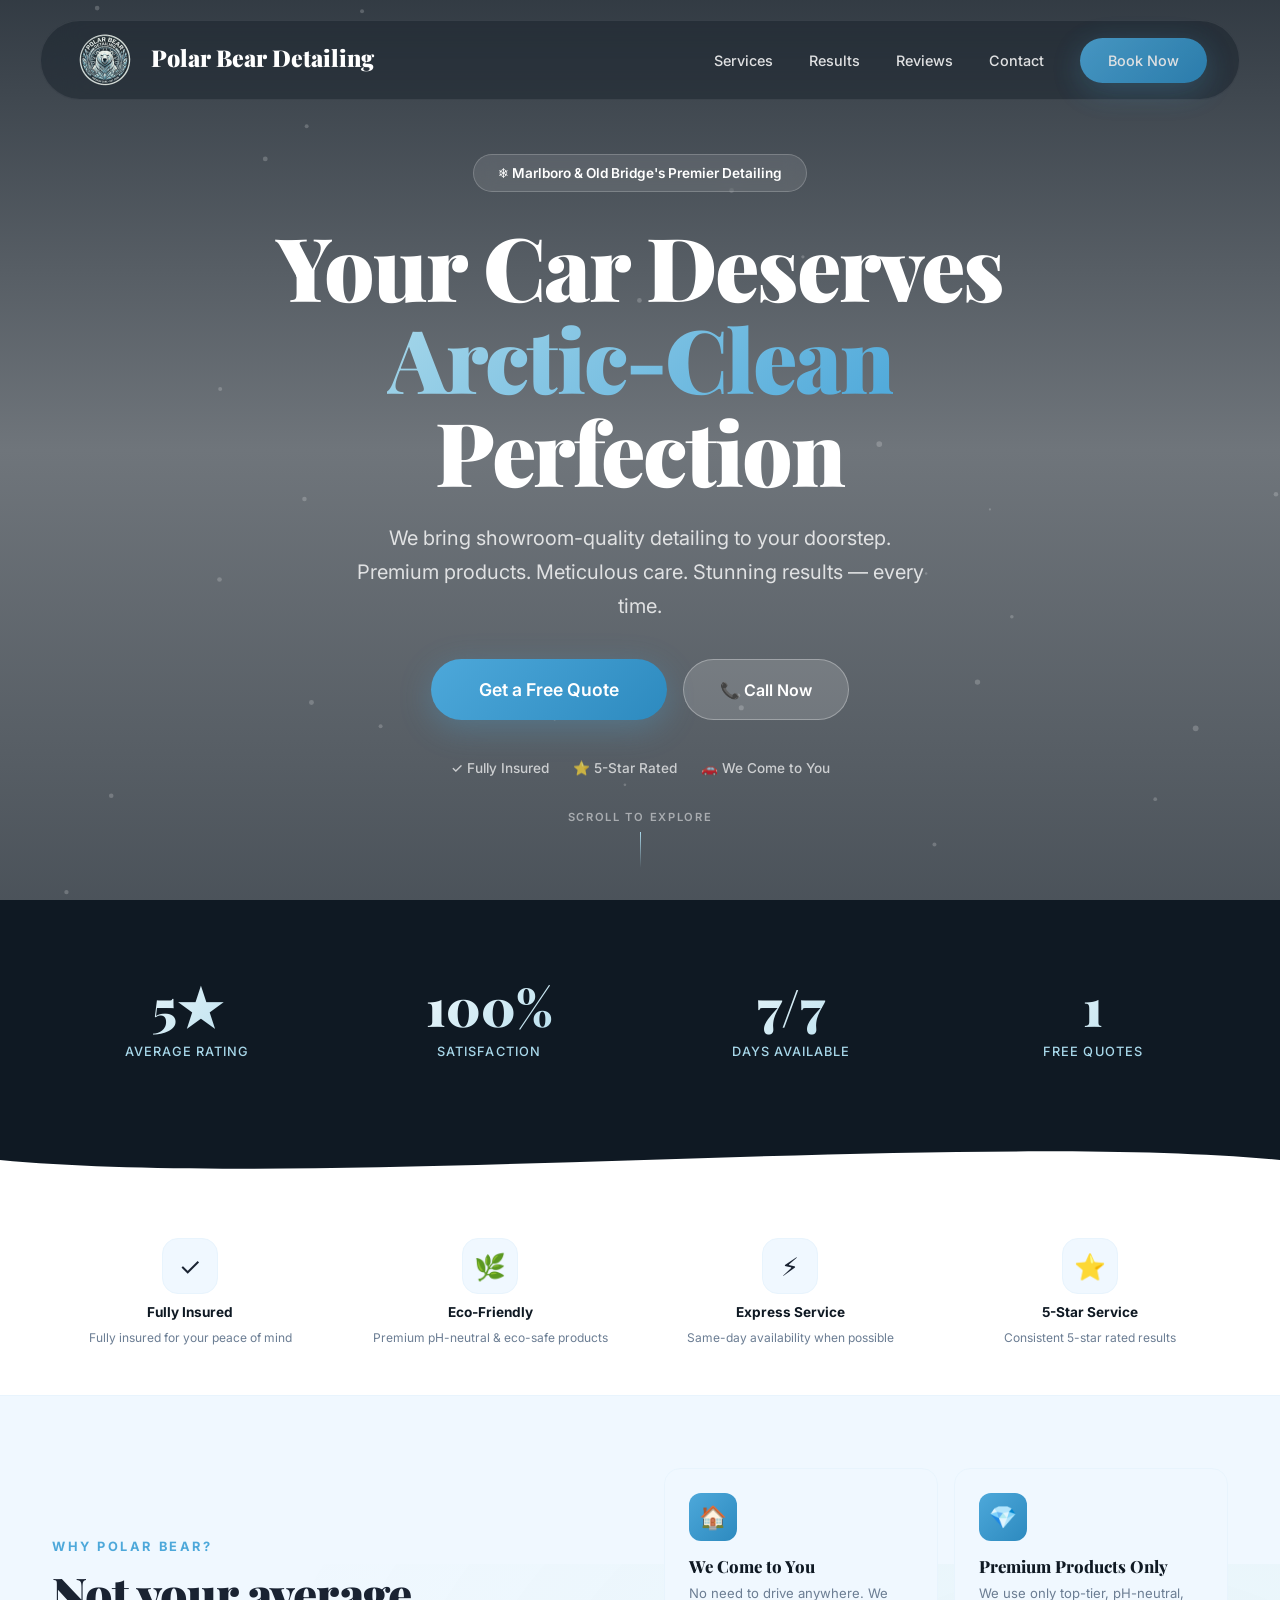
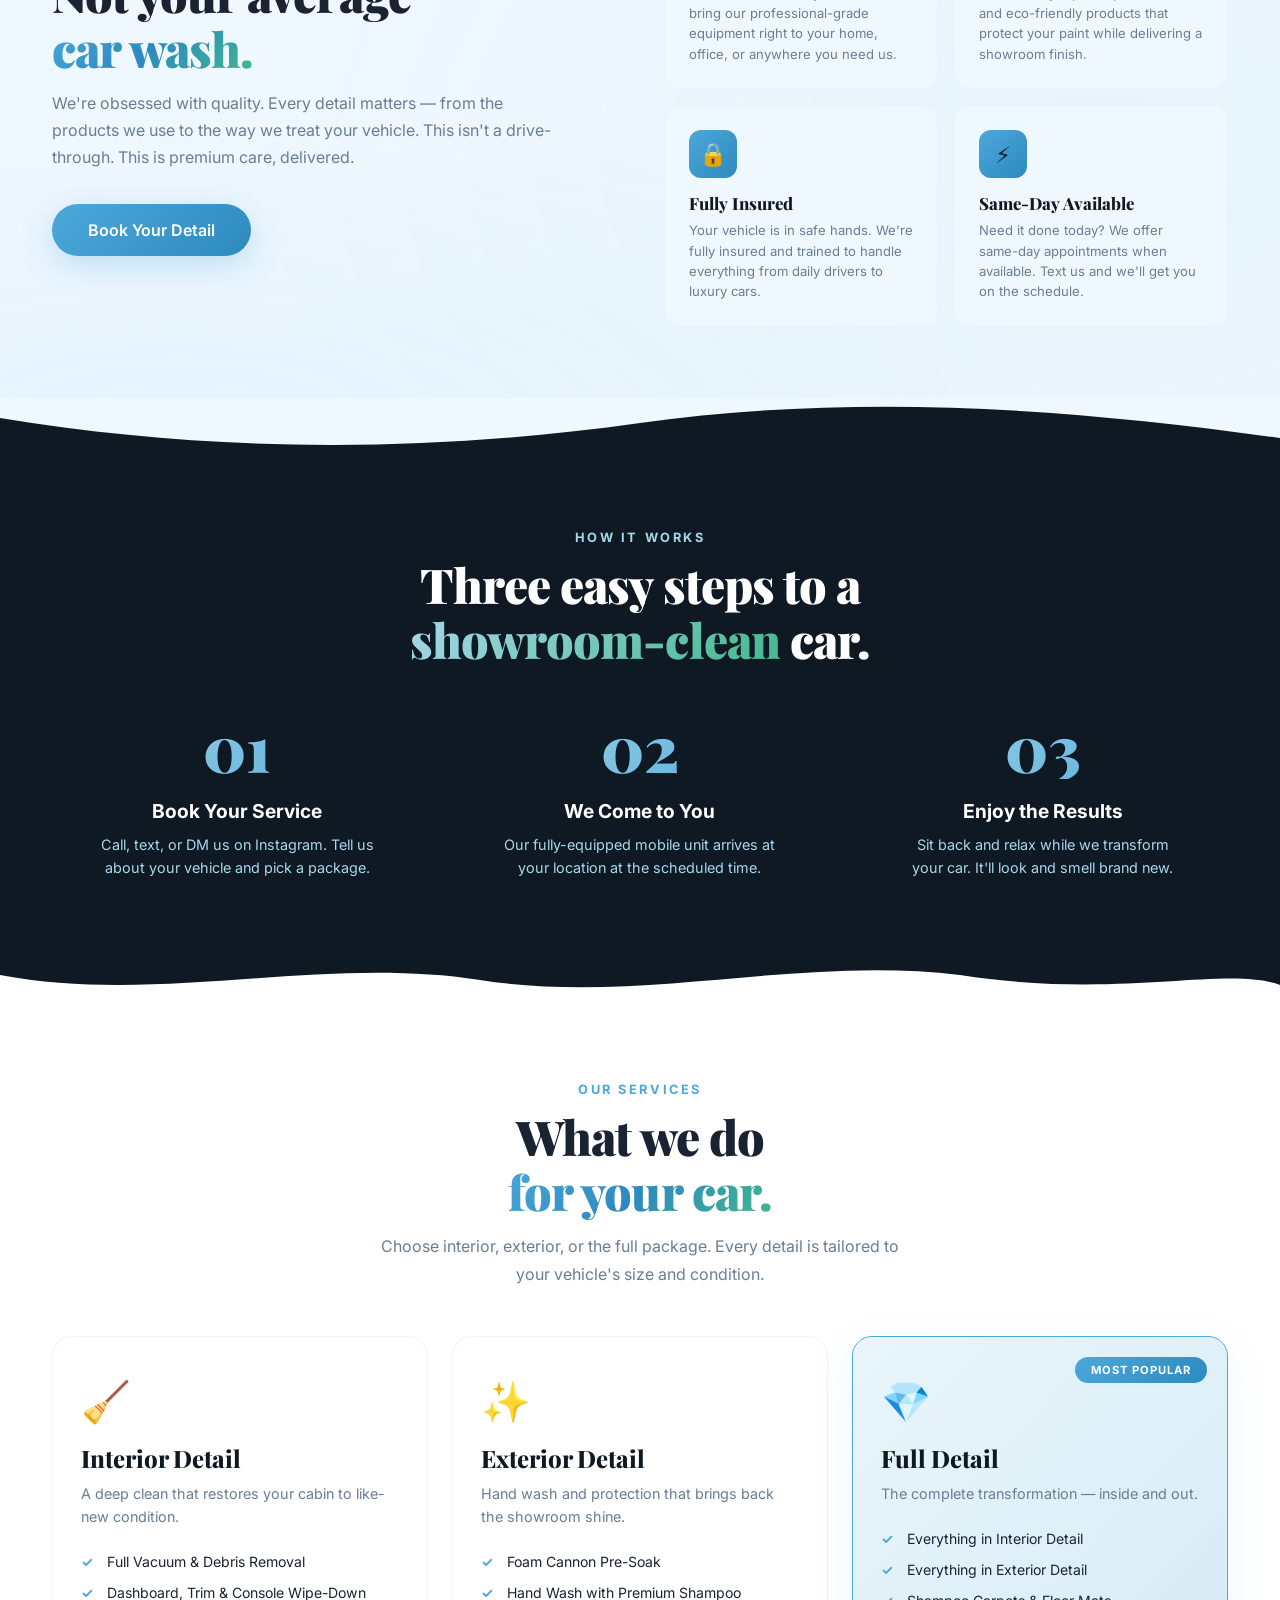
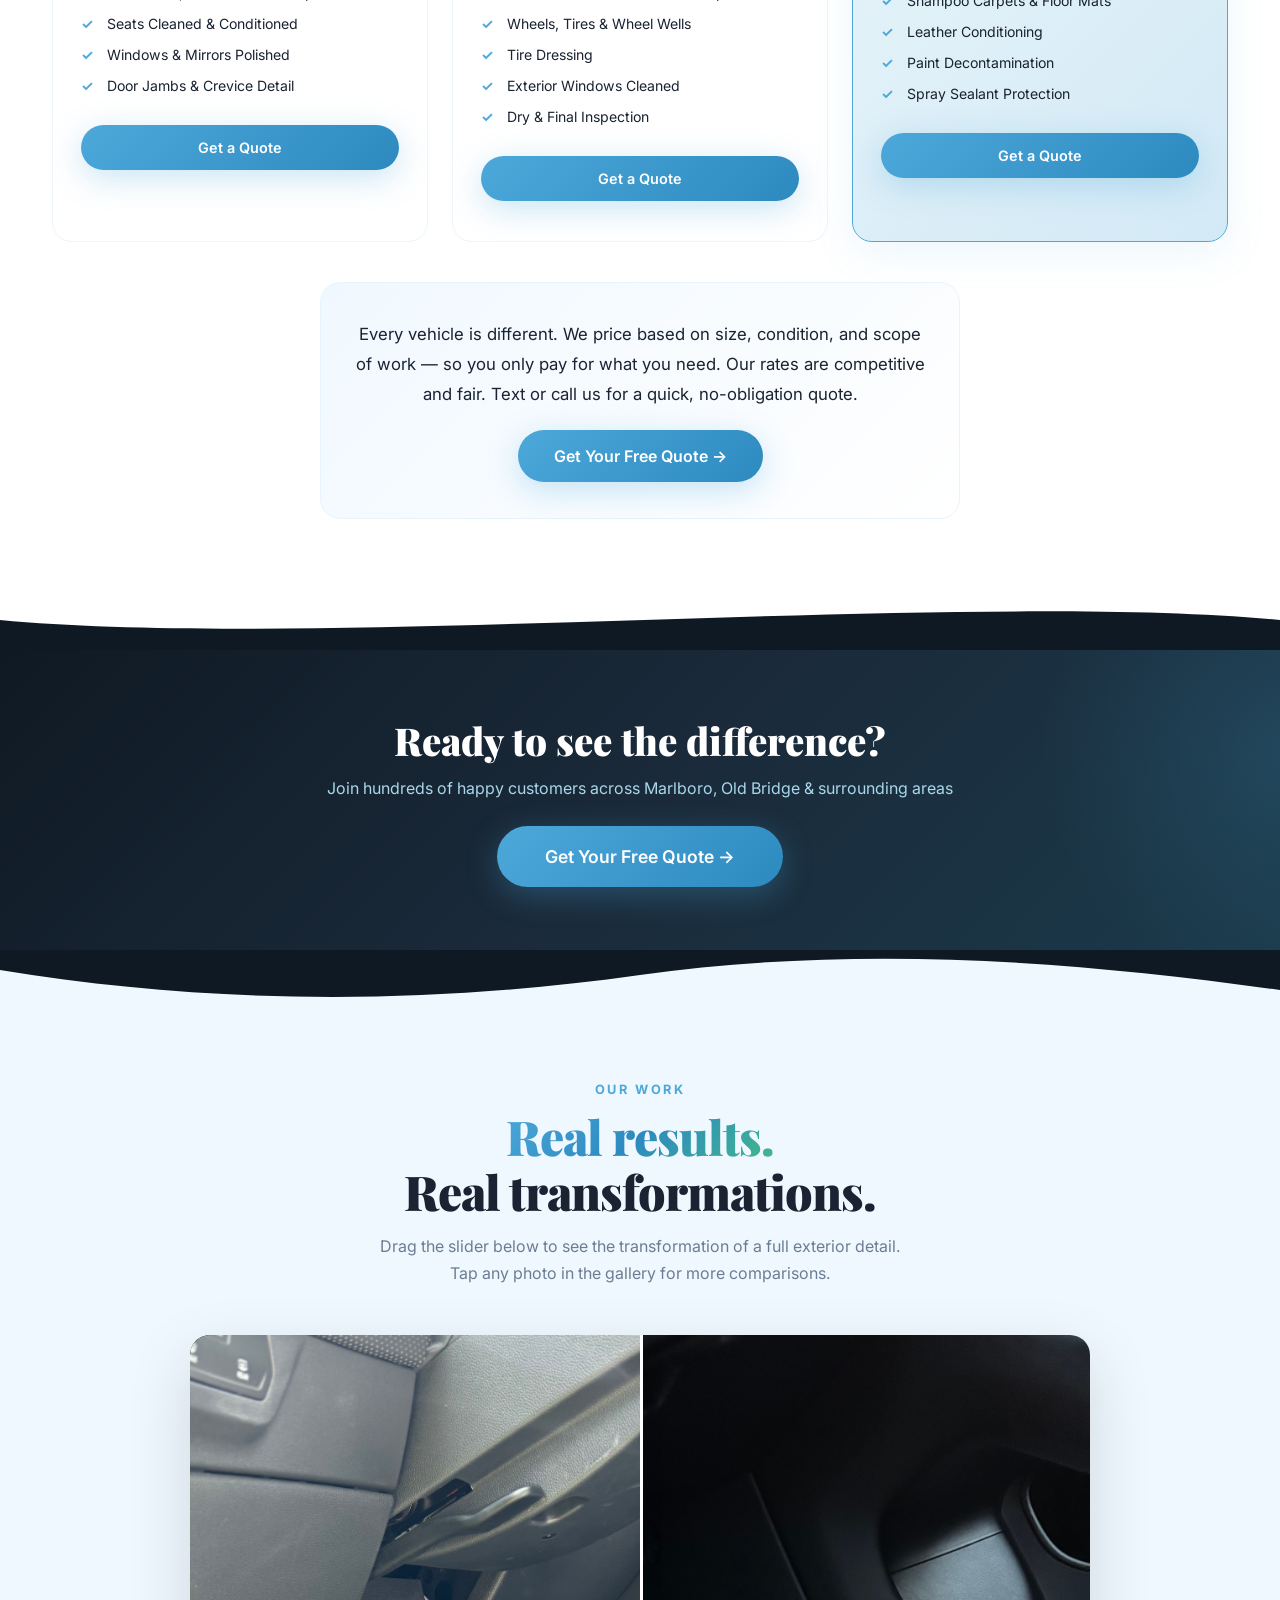
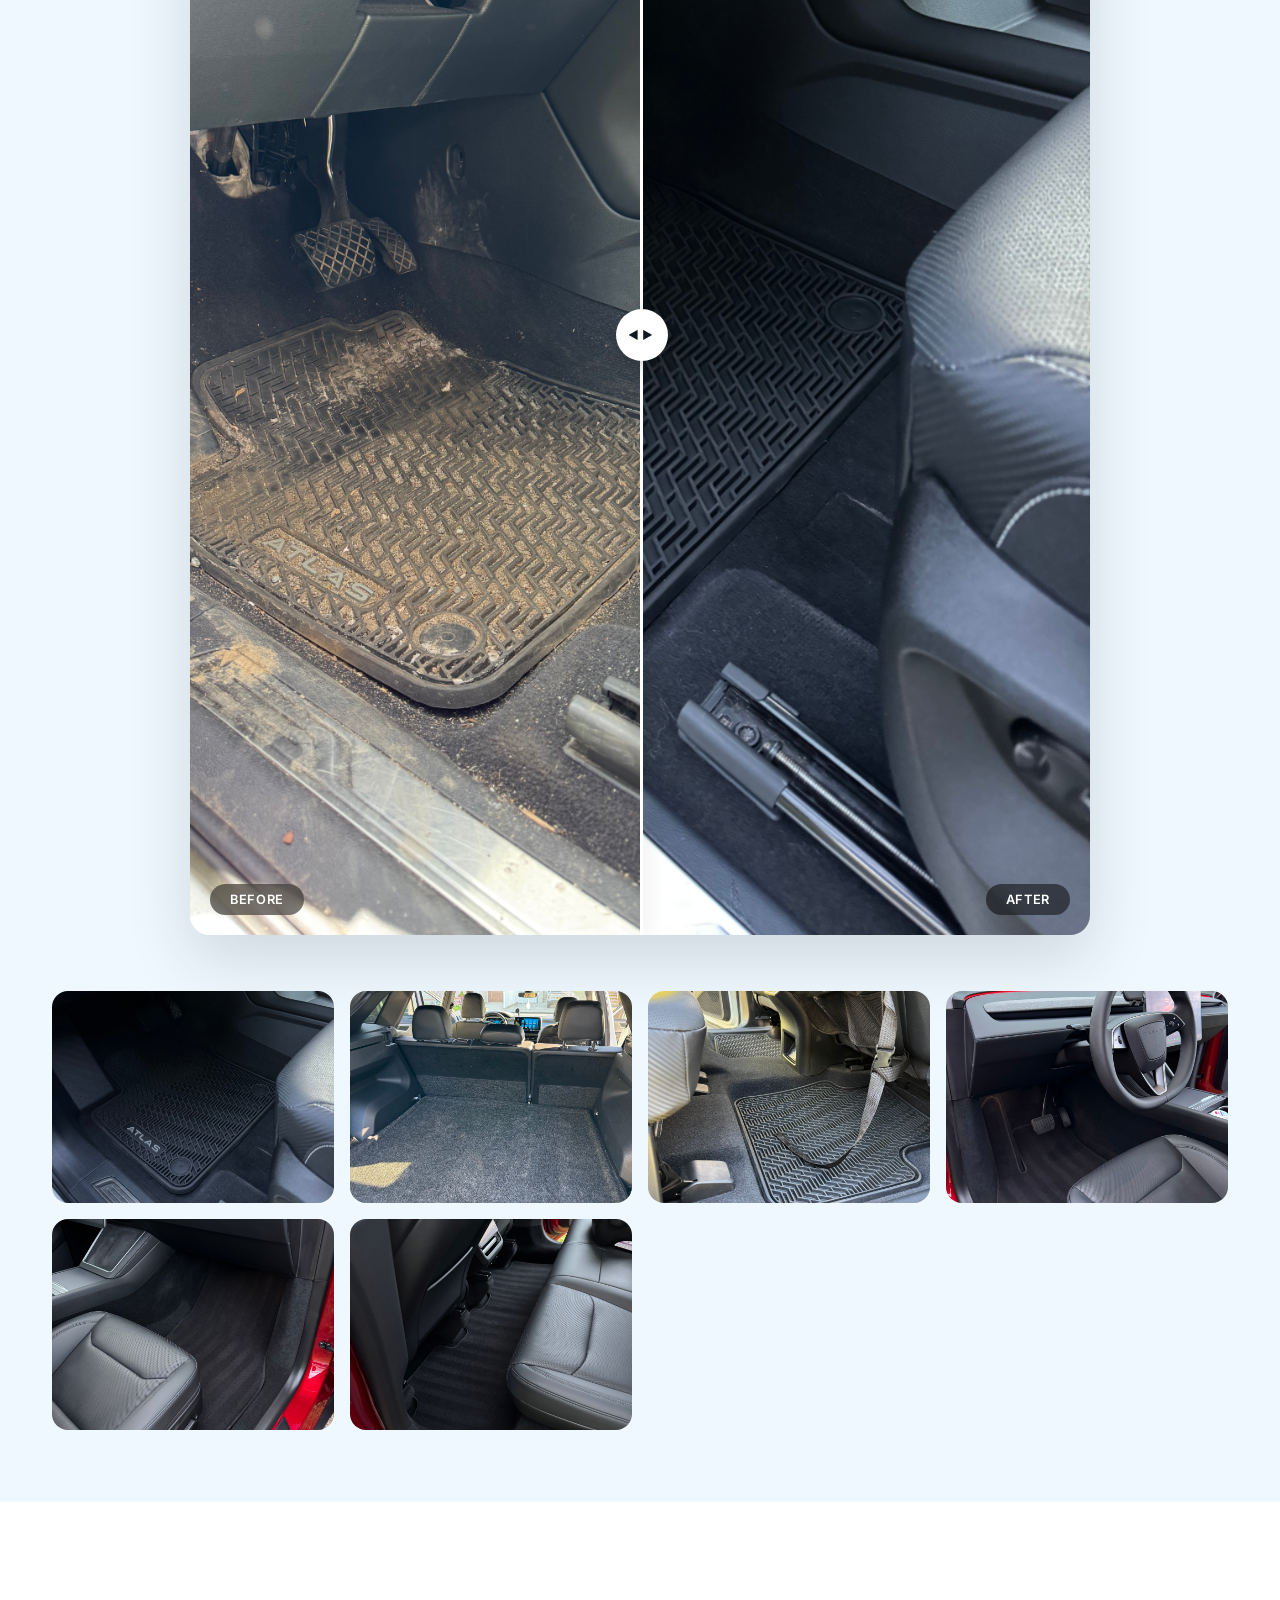
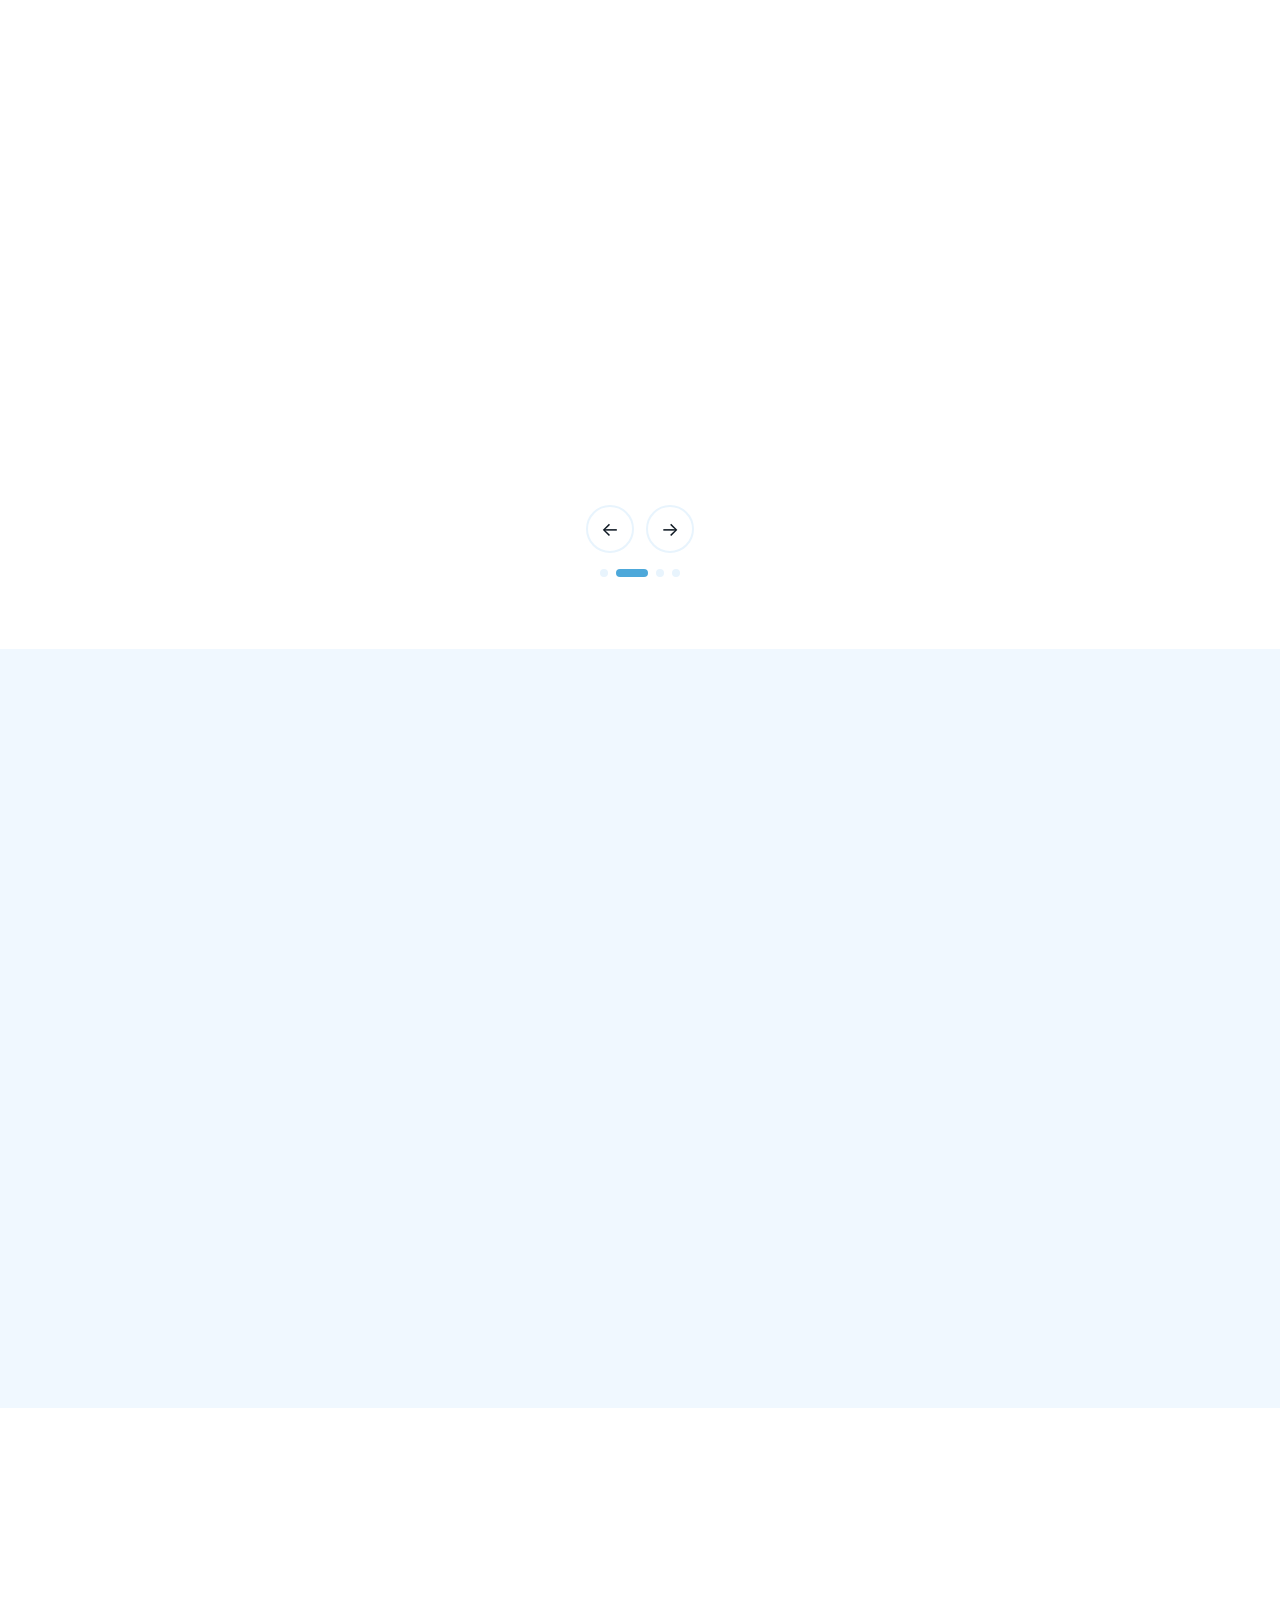
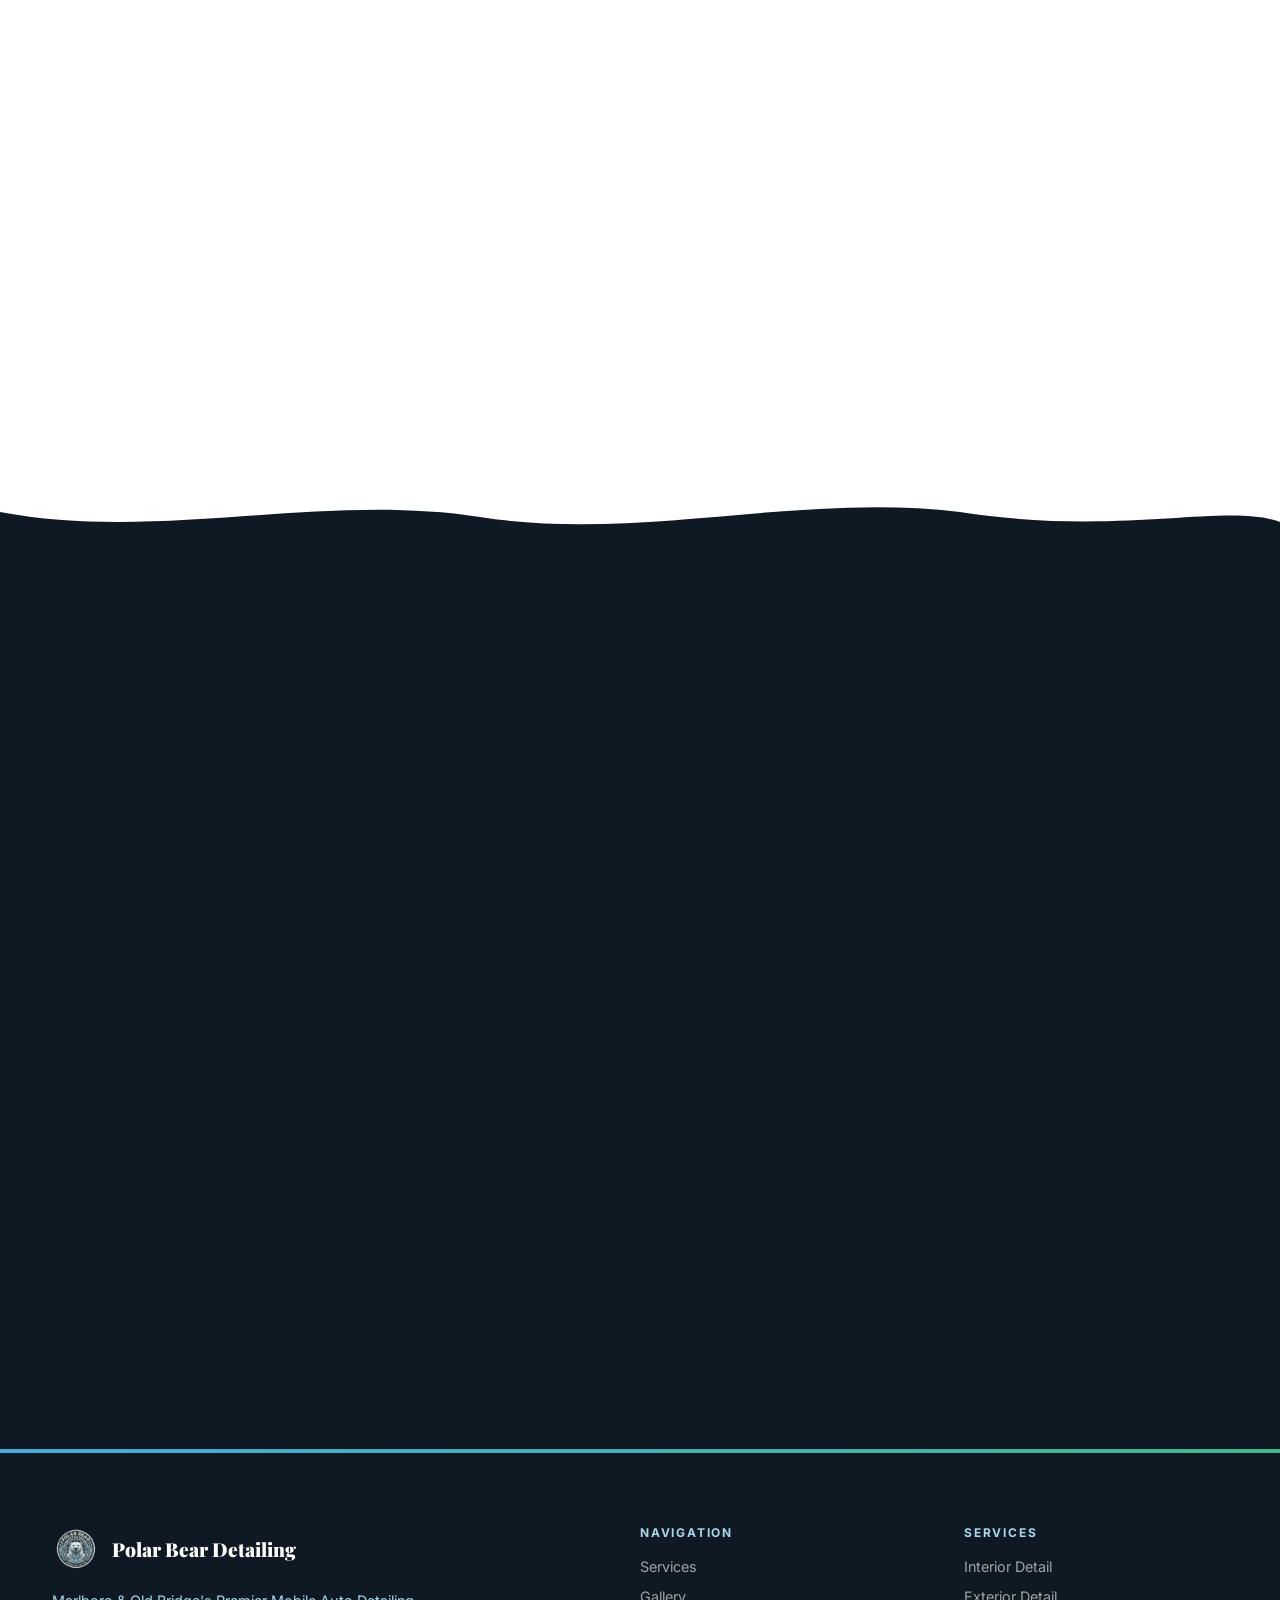
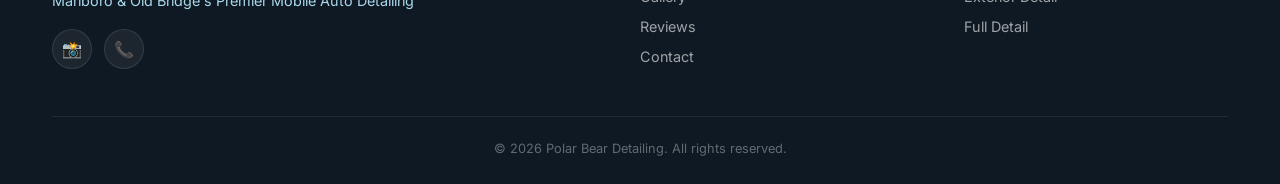
==== index.html @ 73499081 "feat: replace gallery images with real before/after photos (HEIC→JPG)" ====
<!DOCTYPE html>
<html lang="en">
<head>
  <meta charset="UTF-8">
  <meta name="viewport" content="width=device-width, initial-scale=1.0">
  <title>Polar Bear Detailing — Premium Mobile Auto Detailing | Marlboro & Old Bridge, NJ</title>
  <meta name="description" content="Polar Bear Detailing offers premium mobile auto detailing in Marlboro, Old Bridge & surrounding areas in NJ. We come to you!">
  <link rel="stylesheet" href="styles.css">
  <script src="siteData.js" defer></script>
  <script src="script.js" defer></script>
</head>
<body>

  <!-- SPLASH SCREEN -->
  <div class="splash-screen" id="splash-screen">
    <div class="splash-content">
      <img src="Logo/photo_2026-04-29_18-53-47 (1).png" alt="Polar Bear Detailing" class="splash-logo-img">
      <div class="splash-name">Polar Bear Detailing</div>
      <div class="splash-bar"><div class="splash-bar-fill"></div></div>
    </div>
  </div>

  <!-- SCROLL PROGRESS -->
  <div class="scroll-progress" id="scroll-progress"></div>

  <!-- NAV -->
  <nav class="navbar" id="navbar">
    <div class="nav-inner">
      <a href="#" class="nav-logo" id="nav-logo"></a>
      <ul class="nav-links">
        <li><a href="#services">Services</a></li>
        <li><a href="#gallery">Results</a></li>
        <li><a href="#reviews">Reviews</a></li>
        <li><a href="#contact">Contact</a></li>
        <li><a href="#contact" class="btn btn-primary btn-sm">Book Now</a></li>
      </ul>
      <button class="hamburger" id="hamburger" aria-label="Menu"><span></span><span></span><span></span></button>
    </div>
  </nav>

  <div class="mobile-menu" id="mobile-menu">
    <a href="#services">Services</a><a href="#gallery">Results</a><a href="#reviews">Reviews</a><a href="#contact">Contact</a>
  </div>

  <!-- HERO — fullscreen with background image -->
  <section class="hero" id="hero">
    <video class="hero-bg" id="hero-bg" autoplay muted loop playsinline>
      <source src="images/hero-video.mp4" type="video/mp4">
    </video>
    <div class="hero-overlay"></div>
    <canvas class="hero-particles" id="particles-canvas"></canvas>
    <div class="hero-inner">
      <div class="hero-badge">❄️ Marlboro & Old Bridge's Premier Detailing</div>
      <h1>Your Car Deserves<br><em>Arctic-Clean</em> Perfection</h1>
      <p class="hero-sub">We bring showroom-quality detailing to your doorstep. Premium products. Meticulous care. Stunning results — every time.</p>
      <div class="hero-cta">
        <a href="#contact" class="btn btn-primary btn-lg">Get a Free Quote</a>
        <a href="" class="btn btn-glass" id="hero-call">📞 Call Now</a>
      </div>
      <div class="hero-trust">
        <div class="hero-trust-item">✓ Fully Insured</div>
        <div class="hero-trust-item">⭐ 5-Star Rated</div>
        <div class="hero-trust-item">🚗 We Come to You</div>
      </div>
    </div>
    <div class="hero-scroll"><span>Scroll to explore</span><div class="scroll-line"></div></div>
  </section>

  <!-- STATS BAR -->
  <section class="stats" id="stats-section">
    <div class="container"><div class="stats-grid" id="stats-grid"></div></div>
  </section>

  <!-- TRUST BADGES -->
  <section class="trust-strip">
    <div class="container">
      <div class="trust-grid" id="trust-grid"></div>
    </div>
  </section>

  <!-- WHY CHOOSE US -->
  <section class="section section-ice" id="why-us">
    <div class="container">
      <div class="split-section" data-reveal>
        <div class="split-content">
          <div class="section-label">Why Polar Bear?</div>
          <div class="section-title">Not your average<br><span class="text-gradient">car wash.</span></div>
          <p class="section-desc">We're obsessed with quality. Every detail matters — from the products we use to the way we treat your vehicle. This isn't a drive-through. This is premium care, delivered.</p>
          <a href="#contact" class="btn btn-primary" style="margin-top:32px">Book Your Detail</a>
        </div>
        <div class="why-grid" id="why-grid"></div>
      </div>
    </div>
  </section>

  <!-- HOW IT WORKS -->
  <section class="section section-dark" id="how-it-works">
    <div class="container">
      <div class="section-header" data-reveal>
        <div class="section-label" style="color:var(--glacier-l)">How It Works</div>
        <div class="section-title" style="color:#fff">Three easy steps to a<br><span class="text-gradient-light">showroom-clean</span> car.</div>
      </div>
      <div class="steps-grid" id="steps-grid"></div>
    </div>
  </section>

  <!-- SERVICES -->
  <section class="section" id="services">
    <div class="container">
      <div class="section-header" data-reveal>
        <div class="section-label">Our Services</div>
        <div class="section-title">What we do<br><span class="text-gradient">for your car.</span></div>
        <p class="section-desc">Choose interior, exterior, or the full package. Every detail is tailored to your vehicle's size and condition.</p>
      </div>
      <div class="services-grid" id="services-grid"></div>
    </div>
  </section>

  <!-- CTA BREAK -->
  <section class="cta-break">
    <div class="container">
      <div class="cta-break-inner" data-reveal="scale">
        <h2>Ready to see the difference?</h2>
        <p>Join hundreds of happy customers across Marlboro, Old Bridge & surrounding areas</p>
        <a href="#contact" class="btn btn-primary btn-lg">Get Your Free Quote →</a>
      </div>
    </div>
  </section>

  <!-- GALLERY -->
  <section class="section section-ice" id="gallery">
    <div class="container">
      <div class="section-header" data-reveal>
        <div class="section-label">Our Work</div>
        <div class="section-title"><span class="text-gradient">Real results.</span><br>Real transformations.</div>
        <p class="section-desc">Drag the slider below to see the transformation of a full exterior detail. Tap any photo in the gallery for more comparisons.</p>
      </div>

      <!-- Featured Inline Before/After Slider -->
      <div class="ba-featured-wrapper" data-reveal style="margin-bottom: 56px;">
        <div class="ba-container" id="inline-ba">
          <img class="ba-after" src="images/after_1.jpg" alt="After Full Detail">
          <div class="ba-overlay" id="inline-ba-overlay" style="width: 50%;">
            <img class="ba-before" src="images/before_1.jpg" alt="Before Full Detail">
          </div>
          <div class="ba-slider" id="inline-ba-slider" style="left: 50%;">
            <div class="ba-handle">◄►</div>
          </div>
          <span class="ba-label before">Before</span>
          <span class="ba-label after">After</span>
        </div>
      </div>

      <div class="gallery-grid" id="gallery-grid"></div>
    </div>
  </section>

  <!-- REVIEWS -->
  <section class="section" id="reviews">
    <div class="container">
      <div class="section-header" data-reveal>
        <div class="section-label">Testimonials</div>
        <div class="section-title">Don't just take<br><span class="text-gradient">our word</span> for it.</div>
      </div>
      <div class="reviews-wrapper" data-reveal>
        <div class="reviews-track" id="reviews-track"></div>
      </div>
      <div class="reviews-controls">
        <button id="rev-prev" aria-label="Previous">←</button>
        <button id="rev-next" aria-label="Next">→</button>
      </div>
      <div class="reviews-dots" id="reviews-dots"></div>
    </div>
  </section>

  <!-- AREAS -->
  <section class="section section-ice" id="areas">
    <div class="container">
      <div class="section-header" data-reveal>
        <div class="section-label">Service Area</div>
        <div class="section-title">We cover your<br><span class="text-gradient">neighborhood.</span></div>
      </div>
      <div class="areas-grid" id="areas-grid"></div>
      <div class="seo-block" id="seo-block" data-reveal></div>
    </div>
  </section>

  <!-- FAQ -->
  <section class="section" id="faq">
    <div class="container">
      <div class="section-header" data-reveal>
        <div class="section-label">FAQ</div>
        <div class="section-title"><span class="text-gradient">Common</span> Questions</div>
        <p class="section-desc">Have questions? We have answers. If you can't find what you're looking for, feel free to text or call us.</p>
      </div>
      <div class="faq-list" id="faq-list" data-reveal></div>
    </div>
  </section>

  <!-- CONTACT -->
  <section class="section section-dark" id="contact">
    <div class="container">
      <div class="section-header" data-reveal>
        <div class="section-label" style="color:var(--glacier-l)">Get Started</div>
        <div class="section-title" style="color:#fff">Let's make your<br>car <span class="text-gradient-light">shine.</span></div>
      </div>
      <div class="contact-grid" data-reveal>
        <div class="contact-info">
          <h3>Get your free quote today.</h3>
          <p>Text, call, or DM us — we'll get back to you within minutes. No obligation, no pressure.</p>
          <div class="contact-methods" id="contact-methods"></div>
        </div>
        <form class="contact-form" id="contact-form">
          <h3>Request a Free Quote</h3>
          <div class="form-row">
            <div class="form-group"><label for="f-name">Name</label><input type="text" id="f-name" placeholder="John Doe" required></div>
            <div class="form-group"><label for="f-phone">Phone</label><input type="tel" id="f-phone" placeholder="(555) 123-4567" required></div>
          </div>
          <div class="form-group">
            <label for="f-service">Service</label>
            <select id="f-service" style="display: none;"></select>
            <div class="form-services-cards" id="form-services-cards"></div>
          </div>
          <div class="form-group"><label for="f-msg">Message</label><textarea id="f-msg" placeholder="Tell us about your vehicle..."></textarea></div>
          <button type="submit" class="btn btn-primary">Send Request ❄️</button>
        </form>
      </div>
    </div>
  </section>

  <!-- FOOTER -->
  <div class="footer-aurora"></div>
  <footer class="footer">
    <div class="container">
      <div class="footer-grid">
        <div class="footer-brand">
          <div class="footer-logo" id="footer-logo"></div>
          <p id="footer-tagline"></p>
          <div class="footer-social" id="footer-social"></div>
        </div>
        <div><h4>Navigation</h4><ul class="footer-links"><li><a href="#services">Services</a></li><li><a href="#gallery">Gallery</a></li><li><a href="#reviews">Reviews</a></li><li><a href="#contact">Contact</a></li></ul></div>
        <div><h4>Services</h4><ul class="footer-links" id="footer-services"></ul></div>
      </div>
      <div class="footer-bottom" id="footer-bottom"></div>
    </div>
  </footer>

  <!-- FLOATING CTA -->
  <div class="floating-cta" id="floating-cta">
    <a href="tel:" id="float-call" class="float-btn float-phone">📞</a>
    <a href="" target="_blank" id="float-insta" class="float-btn float-insta">📸</a>
  </div>

  <!-- LIGHTBOX -->
  <div class="lightbox" id="lightbox">
    <button class="lightbox-close" id="lightbox-close">&times;</button>
    <img id="lightbox-img" src="" alt="">
    <div class="ba-lightbox-container" id="ba-lightbox">
      <img class="ba-lb-after" id="ba-lb-after" src="" alt="After">
      <div class="ba-lb-overlay" id="ba-lb-overlay">
        <img class="ba-lb-before" id="ba-lb-before" src="" alt="Before">
      </div>
      <div class="ba-lb-slider" id="ba-lb-slider">
        <div class="ba-lb-handle">◄►</div>
      </div>
      <span class="ba-lb-label ba-lb-before-label">Before</span>
      <span class="ba-lb-label ba-lb-after-label">After</span>
    </div>
  </div>

</body>
</html>
---- styles.css ----
@import url('https://fonts.googleapis.com/css2?family=Inter:wght@300;400;500;600;700;800;900&family=Playfair+Display:wght@700;800;900&display=swap');
:root{--white:#fff;--ice:#f0f8ff;--ice2:#e8f4fd;--glacier:#4da8da;--glacier-d:#2d8abf;--glacier-l:#a8d8ea;--navy:#0f1923;--navy2:#1a2a3a;--text:#1a2332;--text-l:#6b7d93;--radius:20px;--ease:cubic-bezier(.16,1,.3,1)}
*,*::before,*::after{box-sizing:border-box;margin:0;padding:0}
html{scroll-behavior:smooth}
body{font-family:'Inter',system-ui,sans-serif;color:var(--text);background:var(--white);overflow-x:hidden;-webkit-font-smoothing:antialiased}
body.no-scroll{overflow:hidden}
a{color:inherit;text-decoration:none}img{max-width:100%;display:block}button{cursor:pointer;font-family:inherit}
.container{max-width:1240px;margin:0 auto;padding:0 32px}
.btn{display:inline-flex;align-items:center;gap:10px;padding:16px 36px;border:none;border-radius:60px;font-weight:600;font-size:1rem;transition:all .5s var(--ease);position:relative;overflow:hidden}
.btn::after{content:'';position:absolute;inset:0;background:rgba(255,255,255,.15);transform:translateY(100%);transition:transform .4s var(--ease)}
.btn:hover::after{transform:translateY(0)}
.btn-primary{background:linear-gradient(135deg,var(--glacier),var(--glacier-d));color:#fff;box-shadow:0 8px 32px rgba(77,168,218,.3)}
.btn-primary:hover{transform:translateY(-3px) scale(1.03);box-shadow:0 16px 48px rgba(77,168,218,.4)}
.btn-lg{padding:20px 48px;font-size:1.1rem}
.btn-sm{padding:14px 28px;font-size:.9rem}
.btn-glass{background:rgba(255,255,255,.15);backdrop-filter:blur(10px);border:1px solid rgba(255,255,255,.3);color:#fff}
.btn-glass:hover{background:rgba(255,255,255,.25);transform:translateY(-3px)}
.btn-outline{background:transparent;border:2px solid var(--glacier);color:var(--glacier)}
.btn-outline:hover{background:var(--glacier);color:#fff;transform:translateY(-3px)}
.navbar {
  position: fixed;
  top: 20px;
  left: 50%;
  transform: translateX(-50%);
  width: calc(100% - 64px);
  max-width: 1200px;
  height: 80px;
  border-radius: 40px;
  z-index: 101;
  padding: 0 32px;
  transition: all 0.6s var(--ease);
  background: rgba(15, 25, 35, 0.4);
  border: 1px solid rgba(255, 255, 255, 0.08);
  backdrop-filter: blur(20px);
  -webkit-backdrop-filter: blur(20px);
}
@media (max-width: 768px) {
  .navbar {
    width: calc(100% - 32px);
    padding: 0 20px;
    height: 70px;
    border-radius: 35px;
    top: 12px;
  }
}
.navbar.scrolled {
  background: rgba(255, 255, 255, 0.85);
  border-color: rgba(77, 168, 218, 0.15);
  box-shadow: 0 20px 40px rgba(15, 25, 35, 0.05);
  top: 12px;
}
.navbar.scrolled .nav-logo {
  color: var(--navy);
}
.navbar.scrolled .nav-links a {
  color: var(--navy);
}
.navbar.scrolled .hamburger span {
  background: var(--navy);
}
.nav-inner{max-width:1240px;margin:0 auto;display:flex;align-items:center;justify-content:space-between;height:100%}
.nav-logo{display:flex;align-items:center;gap:14px;font-family:'Playfair Display',serif;font-weight:900;font-size:1.45rem;color:#fff;transition:color .6s var(--ease);line-height:1}
.nav-logo span{display:inline-block;transform:translateY(-2px)}
.nav-logo img{height:64px;width:64px;border-radius:50%;object-fit:cover}
.nav-links{display:flex;align-items:center;gap:36px;list-style:none}
.nav-links a{font-size:.9rem;font-weight:500;color:#fff;opacity:.85;transition:all .3s}
.nav-links a:hover{opacity:1;color:var(--glacier-l)}
.hamburger{display:none;background:none;border:none;flex-direction:column;gap:6px;padding:8px}
.hamburger span{width:24px;height:2px;background:#fff;transition:all .3s}
.mobile-menu {
  position: fixed;
  inset: 0;
  background: rgba(15, 25, 35, 0.96);
  backdrop-filter: blur(25px);
  -webkit-backdrop-filter: blur(25px);
  padding: 120px 32px 40px;
  z-index: 99;
  display: flex;
  flex-direction: column;
  gap: 12px;
  opacity: 0;
  pointer-events: none;
  transform: translateY(-20px);
  transition: all 0.5s var(--ease);
}
.mobile-menu.active {
  opacity: 1;
  pointer-events: auto;
  transform: translateY(0);
}
.navbar.menu-active {
  background: transparent !important;
  border-color: transparent !important;
  box-shadow: none !important;
  backdrop-filter: none !important;
  -webkit-backdrop-filter: none !important;
}
.navbar.menu-active .nav-logo {
  color: #fff !important;
}
.navbar.menu-active .hamburger span {
  background: #fff !important;
}
.mobile-menu a {
  font-size: 1.8rem;
  font-weight: 700;
  color: #fff;
  padding: 16px 0;
  border-bottom: 1px solid rgba(255, 255, 255, 0.1);
  opacity: 0;
  transform: translateY(20px);
  transition: all 0.5s var(--ease);
}
.mobile-menu.active a {
  opacity: 0.9;
  transform: translateY(0);
}
.mobile-menu.active a:nth-child(1) { transition-delay: 0.1s; }
.mobile-menu.active a:nth-child(2) { transition-delay: 0.15s; }
.mobile-menu.active a:nth-child(3) { transition-delay: 0.2s; }
.mobile-menu.active a:nth-child(4) { transition-delay: 0.25s; }
.hero{min-height:100vh;display:flex;flex-direction:column;align-items:center;justify-content:center;position:relative;overflow:hidden}
.hero-bg{position:absolute;inset:0;width:100%;height:100%;object-fit:cover;z-index:0}
.hero-overlay{position:absolute;inset:0;background:linear-gradient(180deg,rgba(15,25,35,.85) 0%,rgba(15,25,35,.6) 50%,rgba(15,25,35,.75) 100%);z-index:1}
.hero-particles{position:absolute;inset:0;z-index:2;pointer-events:none}
.hero-inner{position:relative;z-index:3;text-align:center;max-width:900px;width:100%;margin:auto auto 0;padding:120px 32px 0}
.hero-badge{display:inline-flex;align-items:center;gap:8px;padding:10px 24px;background:rgba(255,255,255,.1);backdrop-filter:blur(10px);border:1px solid rgba(255,255,255,.2);border-radius:50px;font-size:.85rem;font-weight:600;color:#fff;margin-bottom:28px;animation:fadeUp .8s var(--ease) both}
.hero h1{font-family:'Playfair Display',serif;font-size:clamp(2.8rem,7vw,5.5rem);font-weight:900;line-height:1.05;letter-spacing:-.02em;color:#fff;margin-bottom:24px;animation:fadeUp 1s var(--ease) .1s both}
.hero h1 em{font-style:normal;background:linear-gradient(135deg,var(--glacier-l),var(--glacier));-webkit-background-clip:text;-webkit-text-fill-color:transparent;background-clip:text}
.hero-sub{font-size:clamp(1rem,1.8vw,1.25rem);color:rgba(255,255,255,.8);max-width:580px;margin:0 auto 36px;line-height:1.7;animation:fadeUp 1s var(--ease) .2s both}
.hero-cta{display:flex;gap:16px;justify-content:center;flex-wrap:wrap;animation:fadeUp 1s var(--ease) .3s both}
.hero-trust{display:flex;gap:24px;justify-content:center;margin-top:40px;animation:fadeUp 1s var(--ease) .5s both;flex-wrap:wrap}
.hero-trust-item{font-size:.85rem;font-weight:500;color:rgba(255,255,255,.7);display:flex;align-items:center;gap:6px}
.hero-scroll{position:relative;z-index:3;display:flex;flex-direction:column;align-items:center;gap:8px;margin-top:auto;margin-bottom:32px;animation:fadeUp 1s var(--ease) .7s both}
.hero-scroll span{font-size:.7rem;font-weight:600;letter-spacing:.15em;text-transform:uppercase;color:rgba(255,255,255,.5)}
.scroll-line{width:1px;height:36px;background:linear-gradient(to bottom,var(--glacier-l),transparent);animation:scrollPulse 2s ease-in-out infinite}
@keyframes fadeUp{from{opacity:0;transform:translateY(40px)}to{opacity:1;transform:translateY(0)}}
@keyframes scrollPulse{0%,100%{opacity:.3;transform:scaleY(.6)}50%{opacity:1;transform:scaleY(1)}}
.stats{padding:72px 0;background:var(--navy);position:relative}
.stats-grid{display:grid;grid-template-columns:repeat(4,1fr);gap:32px;text-align:center}
.stat-number{font-family:'Playfair Display',serif;font-size:3.2rem;font-weight:900;background:linear-gradient(135deg,#fff,var(--glacier-l));-webkit-background-clip:text;-webkit-text-fill-color:transparent;background-clip:text}
.stat-label{font-size:.8rem;color:var(--glacier-l);margin-top:4px;font-weight:500;letter-spacing:.08em;text-transform:uppercase}
.trust-strip{padding:48px 0;background:#fff;border-bottom:1px solid var(--ice2)}
.trust-grid{display:grid;grid-template-columns:repeat(4,1fr);gap:24px;text-align:center}
.trust-item{display:flex;flex-direction:column;align-items:center;gap:10px}
.trust-icon{width:56px;height:56px;border-radius:16px;background:var(--ice);border:1px solid var(--ice2);display:flex;align-items:center;justify-content:center;font-size:1.6rem}
.trust-item h4{font-size:.85rem;font-weight:700;color:var(--navy)}
.trust-item p{font-size:.75rem;color:var(--text-l);line-height:1.4}
.section{padding:72px 0;position:relative}
.section-dark{background:var(--navy);color:#fff}
.section-ice{background:var(--ice)}
.section-label{font-size:.8rem;font-weight:700;letter-spacing:.2em;text-transform:uppercase;color:var(--glacier);margin-bottom:12px}
.section-title{font-family:'Playfair Display',serif;font-size:clamp(1.8rem,4vw,3rem);font-weight:900;line-height:1.15;letter-spacing:-.02em;margin-bottom:14px}
.section-desc{font-size:1rem;color:var(--text-l);max-width:520px;line-height:1.7}
.section-dark .section-desc{color:var(--glacier-l)}
.section-header{text-align:center;margin-bottom:48px}
.section-header .section-desc{margin:0 auto}
[data-reveal]{opacity:0;transform:translateY(30px);transition:opacity 1s var(--ease),transform 1s var(--ease)}
[data-reveal].revealed{opacity:1;transform:translateY(0)}
[data-reveal="scale"]{transform:scale(.95)}[data-reveal="scale"].revealed{transform:scale(1)}
.split-section{display:grid;grid-template-columns:1fr 1fr;gap:48px;align-items:center}
.why-grid{display:grid;grid-template-columns:1fr 1fr;gap:16px}
.why-card{padding:24px;border-radius:16px;background:var(--ice);border:1px solid var(--ice2);transition:all .5s var(--ease)}
.why-card:hover{transform:translateY(-4px);box-shadow:0 16px 40px rgba(77,168,218,.1);background:#fff}
.why-card .why-icon{width:48px;height:48px;border-radius:12px;background:linear-gradient(135deg,var(--glacier),var(--glacier-d));display:flex;align-items:center;justify-content:center;font-size:1.4rem;margin-bottom:14px}
.why-card h4{font-family:'Playfair Display',serif;font-size:1.05rem;font-weight:800;margin-bottom:6px;color:var(--navy)}
.why-card p{font-size:.82rem;color:var(--text-l);line-height:1.55}
.steps-grid{display:grid;grid-template-columns:repeat(3,1fr);gap:32px;position:relative}
.step-card{text-align:center;position:relative;z-index:1}
.step-number{font-family:'Playfair Display',serif;font-size:4rem;font-weight:900;background:linear-gradient(135deg,var(--glacier-l),var(--glacier));-webkit-background-clip:text;-webkit-text-fill-color:transparent;background-clip:text;line-height:1;margin-bottom:20px}
.step-card h3{font-size:1.2rem;font-weight:700;color:#fff;margin-bottom:10px}
.step-card p{font-size:.9rem;color:var(--glacier-l);line-height:1.6;max-width:280px;margin:0 auto}
.services-grid{display:grid;grid-template-columns:repeat(auto-fit,minmax(320px,1fr));gap:24px}
.service-card{background:#fff;border:1px solid rgba(77,168,218,.1);border-radius:var(--radius);padding:40px 28px;position:relative;overflow:hidden;transition:all .6s var(--ease)}
.service-card::before{content:'';position:absolute;top:0;left:0;right:0;height:3px;background:linear-gradient(90deg,var(--glacier-l),var(--glacier));transform:scaleX(0);transform-origin:left;transition:transform .6s var(--ease)}
.service-card:hover{transform:translateY(-8px);box-shadow:0 24px 64px rgba(77,168,218,.12);border-color:var(--glacier-l)}
.service-card:hover::before{transform:scaleX(1)}
.service-card.popular{border-color:var(--glacier);box-shadow:0 12px 40px rgba(77,168,218,.1)}
.popular-badge{position:absolute;top:20px;right:20px;background:linear-gradient(135deg,var(--glacier),var(--glacier-d));color:#fff;font-size:.7rem;font-weight:700;padding:6px 16px;border-radius:50px;text-transform:uppercase;letter-spacing:1px}
.service-icon{font-size:2.5rem;margin-bottom:16px;display:block}
.service-card h3{font-family:'Playfair Display',serif;font-size:1.5rem;font-weight:800;margin-bottom:8px;color:var(--navy)}
.service-desc{color:var(--text-l);font-size:.9rem;margin-bottom:18px;line-height:1.6}
.service-items{list-style:none;margin-bottom:24px}
.service-items li{padding:7px 0 7px 26px;position:relative;font-size:.88rem;color:var(--text)}
.service-items li::before{content:'✓';position:absolute;left:0;color:var(--glacier);font-weight:700}
.service-card .btn{width:100%;justify-content:center}
.pricing-note{text-align:center;max-width:640px;margin:40px auto 0;padding:36px 32px;background:linear-gradient(135deg,var(--ice),#fff);border:1px solid var(--ice2);border-radius:var(--radius);display:flex;flex-direction:column;align-items:center}
.pricing-note p{font-size:1.05rem;color:var(--text);line-height:1.8}
.cta-break{padding:64px 0;background:linear-gradient(135deg,var(--navy) 0%,var(--navy2) 50%,#1a3a4a 100%);position:relative;overflow:hidden}
.cta-break::before{content:'';position:absolute;top:-50%;right:-20%;width:500px;height:500px;border-radius:50%;background:radial-gradient(circle,rgba(77,168,218,.15),transparent 70%)}
.cta-break-inner{text-align:center;position:relative;z-index:1}
.cta-break h2{font-family:'Playfair Display',serif;font-size:clamp(1.6rem,3.5vw,2.4rem);font-weight:900;color:#fff;margin-bottom:12px}
.cta-break p{font-size:1rem;color:var(--glacier-l);margin-bottom:28px}
.ba-container{max-width:900px;margin:0 auto;position:relative;border-radius:var(--radius);overflow:hidden;box-shadow:0 24px 64px rgba(15,25,35,.15);cursor:ew-resize;touch-action:none;user-select:none}
.ba-container img{width:100%;display:block}
.ba-overlay{position:absolute;inset:0;overflow:hidden}
.ba-overlay img{position:absolute;top:0;left:0;width:100%;height:100%;object-fit:cover}
.ba-slider{position:absolute;top:0;bottom:0;width:3px;background:#fff;z-index:10;box-shadow:0 0 20px rgba(0,0,0,.3)}
.ba-handle{position:absolute;top:50%;left:50%;transform:translate(-50%,-50%);width:52px;height:52px;border-radius:50%;background:#fff;box-shadow:0 4px 20px rgba(0,0,0,.2);display:flex;align-items:center;justify-content:center;font-size:.7rem;font-weight:800;color:var(--navy);letter-spacing:3px}
.ba-label{position:absolute;bottom:20px;padding:8px 20px;background:rgba(0,0,0,.5);backdrop-filter:blur(10px);color:#fff;border-radius:50px;font-size:.8rem;font-weight:600;z-index:5;text-transform:uppercase;letter-spacing:.05em}
.ba-label.before{left:20px}.ba-label.after{right:20px}
.gallery-grid{display:grid;grid-template-columns:repeat(auto-fill,minmax(260px,1fr));gap:16px;margin-top:56px}
.gallery-item{position:relative;border-radius:16px;overflow:hidden;aspect-ratio:4/3;cursor:pointer}
.gallery-item img{width:100%;height:100%;object-fit:cover;transition:transform .8s var(--ease)}
.gallery-item:hover img{transform:scale(1.08)}
.gallery-item .overlay{position:absolute;inset:0;background:linear-gradient(to top,rgba(15,25,35,.7),transparent 60%);opacity:0;transition:opacity .5s;display:flex;align-items:flex-end;padding:24px}
.gallery-item:hover .overlay{opacity:1}
.gallery-item .overlay span{color:#fff;font-weight:600;transform:translateY(10px);transition:transform .5s var(--ease)}
.gallery-item:hover .overlay span{transform:translateY(0)}
.reviews-wrapper{overflow:hidden;margin:-16px -32px;padding:16px 32px}
.reviews-track{display:flex;gap:24px;transition:transform .7s var(--ease)}
.review-card{flex:0 0 380px;background:#fff;border:1px solid rgba(77,168,218,.08);border-radius:var(--radius);padding:36px 28px;position:relative}
.review-card::before{content:'\201C';position:absolute;top:12px;right:20px;font-size:5rem;color:var(--ice2);font-family:Georgia,serif;line-height:1}
.review-stars{color:#f5a623;font-size:1.1rem;margin-bottom:14px;letter-spacing:3px}
.review-text{color:var(--text);font-size:.95rem;line-height:1.8;margin-bottom:20px}
.review-author{display:flex;align-items:center;gap:12px}
.review-avatar{width:44px;height:44px;border-radius:50%;background:linear-gradient(135deg,var(--glacier-l),var(--glacier));display:flex;align-items:center;justify-content:center;color:#fff;font-weight:800}
.review-name{font-weight:700;color:var(--navy);font-size:.95rem}
.review-location{font-size:.8rem;color:var(--text-l);margin-top:2px}
.reviews-controls{display:flex;justify-content:center;gap:12px;margin-top:36px}
.reviews-controls button{width:48px;height:48px;border-radius:50%;border:2px solid var(--ice2);background:#fff;color:var(--navy);font-size:1.2rem;transition:all .3s}
.reviews-controls button:hover{background:var(--glacier);color:#fff;border-color:var(--glacier);transform:scale(1.1)}
.reviews-dots{display:flex;justify-content:center;gap:8px;margin-top:16px}
.reviews-dots .dot{width:8px;height:8px;border-radius:50%;background:var(--ice2);border:none;transition:all .4s;cursor:pointer}
.reviews-dots .dot.active{background:var(--glacier);width:32px;border-radius:4px}
.areas-grid{display:grid;grid-template-columns:repeat(3,1fr);gap:24px}
.area-card{text-align:center;padding:48px 28px;background:#fff;border:1px solid rgba(77,168,218,.08);border-radius:var(--radius);transition:all .5s var(--ease)}
.area-card:hover{transform:translateY(-6px);box-shadow:0 20px 48px rgba(77,168,218,.1)}
.area-card.primary{border-color:rgba(77,168,218,.08);background:#fff}
.area-icon{font-size:2.5rem;margin-bottom:16px}
.area-card h3{font-family:'Playfair Display',serif;font-size:1.5rem;font-weight:800;color:var(--navy);margin-bottom:8px}
.area-card p{color:var(--text-l);font-size:.9rem}
.contact-grid{display:grid;grid-template-columns:1fr 1fr;gap:72px;align-items:start}
.contact-info h3{font-family:'Playfair Display',serif;font-size:2.2rem;font-weight:900;color:#fff;margin-bottom:16px;line-height:1.15}
.contact-info>p{color:var(--glacier-l);margin-bottom:32px;font-size:1.05rem;line-height:1.7}
.contact-methods{display:flex;flex-direction:column;gap:14px}
.contact-method{display:flex;align-items:center;gap:18px;padding:18px 22px;background:rgba(255,255,255,.06);border-radius:16px;border:1px solid rgba(255,255,255,.1);transition:all .4s var(--ease)}
.contact-method:hover{border-color:var(--glacier);transform:translateX(6px);background:rgba(255,255,255,.1)}
.cm-icon{width:48px;height:48px;border-radius:14px;background:linear-gradient(135deg,var(--glacier),var(--glacier-d));display:flex;align-items:center;justify-content:center;font-size:1.3rem;flex-shrink:0}
.cm-label{font-size:.7rem;color:var(--glacier-l);text-transform:uppercase;letter-spacing:.12em;font-weight:600}
.cm-value{font-weight:700;color:#fff;font-size:1.05rem;margin-top:2px}
.contact-form{background:rgba(255,255,255,.06);border:1px solid rgba(255,255,255,.1);border-radius:var(--radius);padding:44px;backdrop-filter:blur(10px)}
.contact-form h3{font-family:'Playfair Display',serif;font-size:1.5rem;font-weight:800;margin-bottom:24px;color:#fff}
.form-group{margin-bottom:18px}
.form-group label{display:block;font-weight:600;font-size:.85rem;margin-bottom:6px;color:var(--glacier-l)}
.form-group input,.form-group textarea,.form-group select{width:100%;padding:14px 18px;border:1px solid rgba(255,255,255,.15);border-radius:12px;font-family:inherit;font-size:.95rem;background:rgba(255,255,255,.06);color:#fff;transition:all .3s}
.form-group input::placeholder,.form-group textarea::placeholder{color:rgba(255,255,255,.35)}
.form-group input:focus,.form-group textarea:focus,.form-group select:focus{outline:none;border-color:var(--glacier);background:rgba(255,255,255,.1);box-shadow:0 0 0 4px rgba(77,168,218,.15)}
.form-group textarea{resize:vertical;min-height:100px}
.form-group select{appearance:none}
.form-group select option{background:var(--navy);color:#fff}
.form-row{display:grid;grid-template-columns:1fr 1fr;gap:16px}
.contact-form .btn{width:100%;justify-content:center;margin-top:8px}
.floating-cta{position:fixed;bottom:28px;right:28px;display:flex;flex-direction:column;gap:12px;z-index:90;opacity:0;transform:translateY(20px);transition:all .5s var(--ease)}
.floating-cta.visible{opacity:1;transform:translateY(0)}
.float-btn{width:56px;height:56px;border-radius:50%;display:flex;align-items:center;justify-content:center;font-size:1.4rem;box-shadow:0 8px 24px rgba(0,0,0,.2);transition:all .3s var(--ease)}
.float-btn:hover{transform:scale(1.15)}
.float-phone{background:linear-gradient(135deg,var(--glacier),var(--glacier-d))}
.float-insta{background:linear-gradient(135deg,#833AB4,#E1306C,#F77737)}
.footer-aurora{height:4px;background:linear-gradient(90deg,#4da8da,#43b88c,#a8d8ea,#4da8da);background-size:300% 100%;animation:aurora 6s ease-in-out infinite}
@keyframes aurora{0%,100%{background-position:0% 50%}50%{background-position:100% 50%}}
.footer{background:var(--navy);color:#fff;padding:72px 0 28px}
.footer-grid{display:grid;grid-template-columns:2fr 1fr 1fr;gap:60px;margin-bottom:40px}
.footer-brand .footer-logo{display:flex;align-items:center;gap:12px;margin-bottom:16px}
.footer-brand .footer-logo img{height:48px;width:48px;border-radius:50%}
.footer-brand .footer-logo span{font-family:'Playfair Display',serif;font-weight:900;font-size:1.2rem}
.footer-brand p{color:var(--glacier-l);font-size:.9rem;line-height:1.7}
.footer h4{font-size:.75rem;font-weight:700;letter-spacing:.15em;text-transform:uppercase;margin-bottom:16px;color:var(--glacier-l)}
.footer-links{list-style:none}
.footer-links li{margin-bottom:10px}
.footer-links a{color:rgba(255,255,255,.6);font-size:.9rem;transition:all .3s}
.footer-links a:hover{color:#fff}
.footer-social{display:flex;gap:12px;margin-top:16px}
.footer-social a{width:40px;height:40px;border-radius:50%;background:rgba(255,255,255,.06);border:1px solid rgba(255,255,255,.1);display:flex;align-items:center;justify-content:center;color:#fff;font-size:1rem;transition:all .4s var(--ease)}
.footer-social a:hover{background:var(--glacier);border-color:var(--glacier);transform:translateY(-3px)}
.footer-bottom{border-top:1px solid rgba(255,255,255,.08);padding-top:24px;text-align:center;color:rgba(255,255,255,.35);font-size:.8rem}
.lightbox{display:none;position:fixed;inset:0;z-index:200;background:rgba(0,0,0,.92);backdrop-filter:blur(20px);align-items:center;justify-content:center}
.lightbox.active{display:flex}
.lightbox #lightbox-img{max-width:90vw;max-height:85vh;border-radius:12px}
.lightbox-close{position:absolute;top:24px;right:32px;background:none;border:none;color:#fff;font-size:2.5rem;opacity:.7;transition:all .3s;z-index:10}
.lightbox-close:hover{opacity:1;transform:rotate(90deg)}
.ba-lightbox-container{display:none;position:relative;width:90vw;max-width:900px;aspect-ratio:16/10;border-radius:16px;overflow:hidden;cursor:ew-resize;touch-action:none;user-select:none;box-shadow:0 24px 64px rgba(0,0,0,.4)}
.ba-lightbox-container img{width:100%;height:100%;object-fit:cover;display:block;position:absolute;top:0;left:0}
.ba-lb-overlay{position:absolute;inset:0;width:50%;overflow:hidden}
.ba-lb-overlay img{position:absolute;top:0;left:0;width:90vw;max-width:900px;height:100%;object-fit:cover}
.ba-lb-slider{position:absolute;top:0;bottom:0;left:50%;width:3px;background:#fff;z-index:10;box-shadow:0 0 20px rgba(0,0,0,.3)}
.ba-lb-handle{position:absolute;top:50%;left:50%;transform:translate(-50%,-50%);width:52px;height:52px;border-radius:50%;background:#fff;box-shadow:0 4px 20px rgba(0,0,0,.25);display:flex;align-items:center;justify-content:center;font-size:.7rem;font-weight:800;color:var(--navy);letter-spacing:3px}
.ba-lb-label{position:absolute;bottom:20px;padding:8px 20px;background:rgba(0,0,0,.5);backdrop-filter:blur(10px);color:#fff;border-radius:50px;font-size:.8rem;font-weight:600;z-index:5;text-transform:uppercase;letter-spacing:.05em}
.ba-lb-before-label{left:20px}.ba-lb-after-label{right:20px}
.ba-badge{display:inline-block;padding:4px 12px;background:linear-gradient(135deg,var(--glacier),var(--glacier-d));color:#fff;border-radius:50px;font-size:.65rem;font-weight:700;text-transform:uppercase;letter-spacing:1px;margin-bottom:8px}
.gallery-item .overlay{display:flex;flex-direction:column;align-items:flex-start;justify-content:flex-end}
@media(max-width:1024px){.split-section{grid-template-columns:1fr}.contact-grid{grid-template-columns:1fr}.footer-grid{grid-template-columns:1fr}.stats-grid{grid-template-columns:repeat(2,1fr)}.trust-grid{grid-template-columns:repeat(2,1fr)}}
@media(max-width:768px){.nav-links{display:none}.hamburger{display:flex}.nav-logo{font-size:1.2rem;gap:10px}.nav-logo img{height:46px;width:46px}.section{padding:56px 0}.services-grid{grid-template-columns:1fr}.areas-grid{grid-template-columns:1fr}.steps-grid{grid-template-columns:1fr}.review-card{flex:0 0 300px}.form-row{grid-template-columns:1fr}.gallery-grid{grid-template-columns:repeat(2,1fr)}.stat-number{font-size:2.5rem}.why-grid{grid-template-columns:1fr}.hero-trust{flex-direction:column;align-items:center;gap:8px}.trust-grid{grid-template-columns:repeat(2,1fr)}}
@media(max-width:480px){.gallery-grid{grid-template-columns:1fr}.btn{padding:14px 24px;font-size:.9rem}.btn-lg{padding:16px 32px;font-size:1rem}.stat-number{font-size:2rem}}

/* FAQ Accordion */
.faq-list {
  max-width: 800px;
  margin: 40px auto 0;
  display: flex;
  flex-direction: column;
  gap: 16px;
}
.faq-item {
  background: var(--ice);
  border: 1px solid var(--ice2);
  border-radius: 16px;
  overflow: hidden;
  transition: all 0.4s var(--ease);
}
.faq-item:hover {
  border-color: var(--glacier-l);
  background: var(--white);
  box-shadow: 0 10px 30px rgba(77,168,218,0.06);
}
.faq-item.active {
  border-color: var(--glacier);
  background: var(--white);
  box-shadow: 0 16px 40px rgba(77,168,218,0.08);
}
.faq-question {
  width: 100%;
  padding: 24px 28px;
  background: none;
  border: none;
  text-align: left;
  color: var(--navy);
  font-size: 1.05rem;
  font-weight: 700;
  cursor: pointer;
  display: flex;
  justify-content: space-between;
  align-items: center;
  gap: 16px;
  transition: color 0.3s;
}
.faq-question:hover {
  color: var(--glacier-d);
}
.faq-toggle {
  font-size: 1.4rem;
  color: var(--glacier);
  font-weight: 300;
  transition: transform 0.4s var(--ease);
  line-height: 1;
}
.faq-answer {
  max-height: 0;
  overflow: hidden;
  transition: max-height 0.4s var(--ease), padding 0.4s var(--ease);
  padding: 0 28px;
  color: var(--text-l);
  line-height: 1.7;
  font-size: 0.92rem;
}
.faq-item.active .faq-answer {
  max-height: 300px;
  padding-bottom: 24px;
}
.faq-item.active .faq-toggle {
  transform: rotate(45deg);
}

/* SEO block */
.seo-block {
  max-width: 800px;
  margin: 56px auto 0;
  padding-top: 36px;
  border-top: 1px solid var(--ice2);
  text-align: center;
}
.seo-block p {
  font-size: 0.88rem;
  line-height: 1.8;
  color: var(--text-l);
}

/* Inline Before/After Container Adjustments */
.ba-featured-wrapper {
  max-width: 900px;
  margin: 0 auto 56px;
}

/* Service option cards in booking form */
.form-services-cards {
  display: grid;
  grid-template-columns: repeat(3, 1fr);
  gap: 12px;
  margin-top: 10px;
}
.form-service-card {
  background: rgba(255, 255, 255, 0.04);
  border: 1px solid rgba(255, 255, 255, 0.1);
  border-radius: 12px;
  padding: 16px 12px;
  text-align: center;
  cursor: pointer;
  transition: all 0.4s var(--ease);
  display: flex;
  flex-direction: column;
  align-items: center;
  gap: 8px;
}
.form-service-card:hover {
  background: rgba(255, 255, 255, 0.08);
  border-color: rgba(77, 168, 218, 0.4);
  transform: translateY(-2px);
}
.form-service-card.active {
  background: rgba(77, 168, 218, 0.15);
  border-color: var(--glacier);
  box-shadow: 0 0 20px rgba(77, 168, 218, 0.2);
}
.fsc-icon {
  font-size: 1.6rem;
  display: block;
}
.fsc-name {
  font-size: 0.85rem;
  font-weight: 600;
  color: #fff;
}

/* Glow effects and Aurora Gradient Border for Popular Card */
.service-card {
  position: relative;
  z-index: 1;
}
.service-card::after {
  content: '';
  position: absolute;
  inset: -1px;
  border-radius: var(--radius);
  background: linear-gradient(135deg, var(--glacier-l), var(--glacier), var(--glacier-d));
  z-index: -1;
  opacity: 0;
  transition: opacity 0.6s var(--ease);
}
.service-card:hover::after {
  opacity: 0.4;
}

.service-card.popular::after {
  content: '';
  position: absolute;
  inset: -2px;
  border-radius: calc(var(--radius) + 1px);
  background: linear-gradient(135deg, var(--glacier-l), var(--glacier), var(--glacier-d), #43b88c);
  z-index: -1;
  opacity: 0.25;
  transition: opacity 0.6s var(--ease);
}
.service-card.popular:hover::after {
  opacity: 1;
  box-shadow: 0 0 30px rgba(77, 168, 218, 0.25);
}

/* Staged soft glow transitions for whyUs and reviews cards */
.why-card, .review-card, .faq-item {
  transition: all 0.5s var(--ease);
}
.why-card:hover {
  transform: translateY(-4px);
  box-shadow: 0 20px 48px rgba(77, 168, 218, 0.08);
}
.review-card:hover {
  transform: translateY(-4px);
  box-shadow: 0 20px 48px rgba(77, 168, 218, 0.08);
  border-color: var(--glacier-l);
}

/* Hamburger animations when active */
.hamburger.active span:nth-child(1) {
  transform: rotate(45deg) translate(5px, 5px);
}
.hamburger.active span:nth-child(2) {
  opacity: 0;
}
.hamburger.active span:nth-child(3) {
  transform: rotate(-45deg) translate(6px, -6px);
}

@media (max-width: 480px) {
  .form-services-cards {
    grid-template-columns: 1fr;
  }
}

/* ═══════════════════════════════════════════════════
   VISUAL ENHANCEMENTS
   ═══════════════════════════════════════════════════ */

/* ── 1. Splash Screen ─────────────────────────── */
.splash-screen {
  position: fixed;
  inset: 0;
  z-index: 9999;
  background: var(--navy);
  display: flex;
  align-items: center;
  justify-content: center;
  transition: opacity 0.8s ease, transform 0.8s ease;
}
.splash-screen.hidden {
  opacity: 0;
  transform: translateY(-100%);
  pointer-events: none;
}
.splash-content {
  text-align: center;
  animation: splashIn 0.8s var(--ease) both;
}
.splash-logo-img {
  width: 100px;
  height: 100px;
  border-radius: 50%;
  object-fit: cover;
  margin: 0 auto 20px;
  animation: splashPulse 2s ease-in-out infinite;
}
.splash-name {
  font-family: 'Playfair Display', serif;
  font-size: 1.8rem;
  font-weight: 900;
  color: #fff;
  margin-bottom: 32px;
  letter-spacing: -0.02em;
}
.splash-bar {
  width: 200px;
  height: 3px;
  background: rgba(255,255,255,0.1);
  border-radius: 3px;
  margin: 0 auto;
  overflow: hidden;
}
.splash-bar-fill {
  height: 100%;
  width: 0;
  background: linear-gradient(90deg, var(--glacier-l), var(--glacier));
  border-radius: 3px;
  animation: splashLoad 1.5s var(--ease) forwards;
}
@keyframes splashIn {
  from { opacity: 0; transform: scale(0.9) translateY(20px); }
  to { opacity: 1; transform: scale(1) translateY(0); }
}
@keyframes splashPulse {
  0%, 100% { transform: scale(1); box-shadow: 0 0 0 0 rgba(77,168,218,0.4); }
  50% { transform: scale(1.05); box-shadow: 0 0 30px 10px rgba(77,168,218,0.2); }
}
@keyframes splashLoad {
  to { width: 100%; }
}

/* ── 2. Scroll Progress Bar ────────────────────── */
.scroll-progress {
  position: fixed;
  top: 0;
  left: 0;
  height: 3px;
  width: 0%;
  background: linear-gradient(90deg, var(--glacier-l), var(--glacier), #43b88c);
  z-index: 9998;
  transition: width 0.05s linear;
  box-shadow: 0 0 8px rgba(77,168,218,0.5);
}

/* ── 3. Wave Dividers ──────────────────────────── */
.wave-divider {
  position: relative;
  width: 100%;
  overflow: hidden;
  line-height: 0;
  margin-top: -1px;
}
.wave-divider svg {
  display: block;
  width: 100%;
  height: 60px;
}
@media (max-width: 768px) {
  .wave-divider svg { height: 40px; }
}

/* ── 4. Gradient Text ──────────────────────────── */
.text-gradient {
  background: linear-gradient(135deg, var(--glacier), #2d8abf, #43b88c);
  -webkit-background-clip: text;
  -webkit-text-fill-color: transparent;
  background-clip: text;
}
.text-gradient-light {
  background: linear-gradient(135deg, var(--glacier-l), #43b88c);
  -webkit-background-clip: text;
  -webkit-text-fill-color: transparent;
  background-clip: text;
}

/* ── 5. Aurora Animated Borders ────────────────── */
@keyframes auroraFlow {
  0% { background-position: 0% 50%; }
  50% { background-position: 100% 50%; }
  100% { background-position: 0% 50%; }
}
.service-card:hover::after {
  background-size: 300% 300%;
  animation: auroraFlow 3s ease-in-out infinite;
}
.service-card.popular::after {
  background-size: 300% 300%;
  animation: auroraFlow 4s ease-in-out infinite;
}

/* ── 6. Improved Area Cards ────────────────────── */
.area-card {
  position: relative;
  overflow: hidden;
}
.area-card::before {
  content: '';
  position: absolute;
  top: -50%;
  right: -50%;
  width: 200%;
  height: 200%;
  background: radial-gradient(circle, rgba(77,168,218,0.04) 0%, transparent 70%);
  transition: all 0.6s var(--ease);
  pointer-events: none;
}
.area-card:hover::before {
  background: radial-gradient(circle, rgba(77,168,218,0.08) 0%, transparent 60%);
  transform: scale(1.2);
}
.area-icon {
  width: 64px;
  height: 64px;
  border-radius: 16px;
  background: linear-gradient(135deg, var(--ice), var(--ice2));
  display: inline-flex;
  align-items: center;
  justify-content: center;
  transition: all 0.5s var(--ease);
}
.area-card:hover .area-icon {
  background: linear-gradient(135deg, var(--glacier-l), var(--glacier));
  transform: scale(1.1) rotate(5deg);
  box-shadow: 0 8px 24px rgba(77,168,218,0.2);
}

/* ── 7. Gallery 3D Tilt ────────────────────────── */
.gallery-item {
  transform-style: preserve-3d;
}
.gallery-item:hover {
  box-shadow: 0 20px 40px rgba(15,25,35,0.2);
}

/* ── 8. Parallax Background ────────────────────── */
.parallax-bg {
  position: absolute;
  inset: -30% -10%;
  background:
    radial-gradient(ellipse at 20% 50%, rgba(77,168,218,0.06) 0%, transparent 50%),
    radial-gradient(ellipse at 80% 20%, rgba(67,184,140,0.05) 0%, transparent 50%);
  pointer-events: none;
  will-change: transform;
  z-index: 0;
}

/* ── 9. Stat Counter Bounce ────────────────────── */
.stat-bounce {
  animation: statBounce 0.6s var(--ease);
}
@keyframes statBounce {
  0% { transform: scale(1); }
  30% { transform: scale(1.2); }
  50% { transform: scale(0.95); }
  70% { transform: scale(1.05); }
  100% { transform: scale(1); }
}
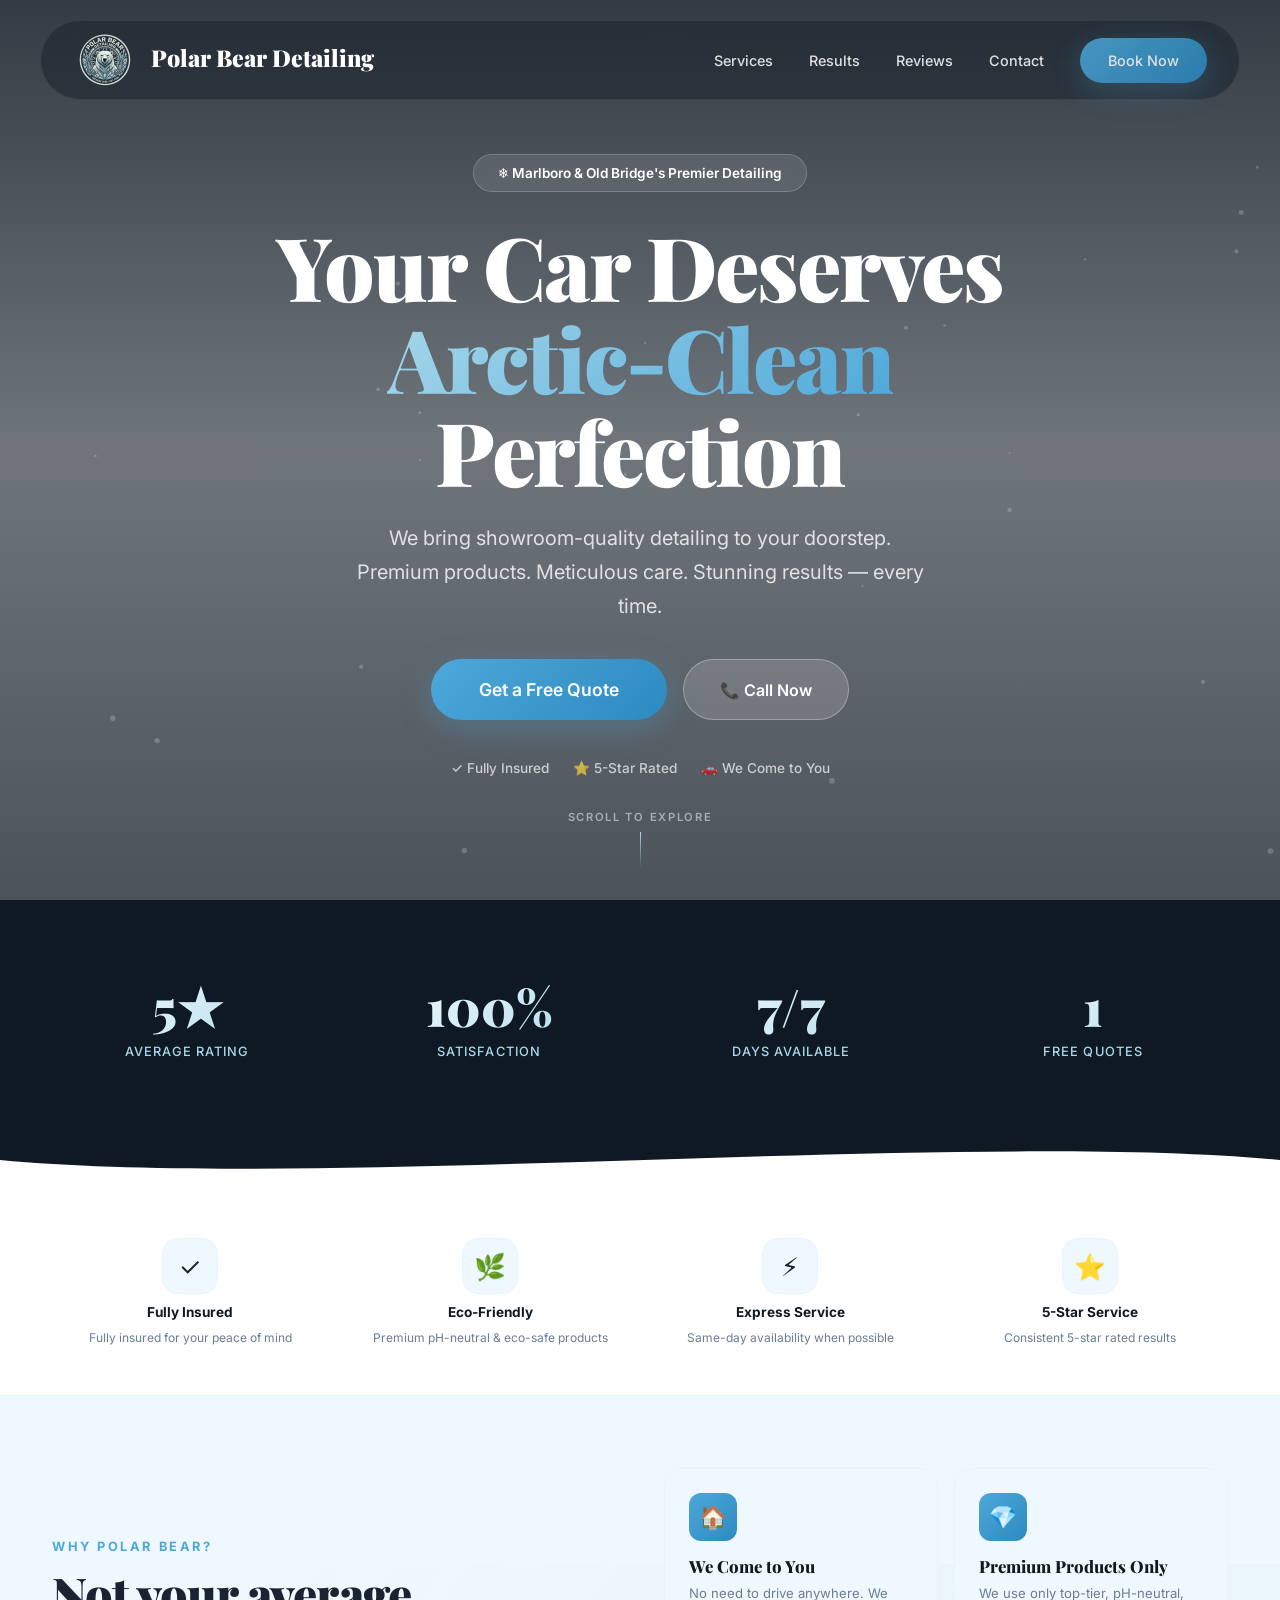
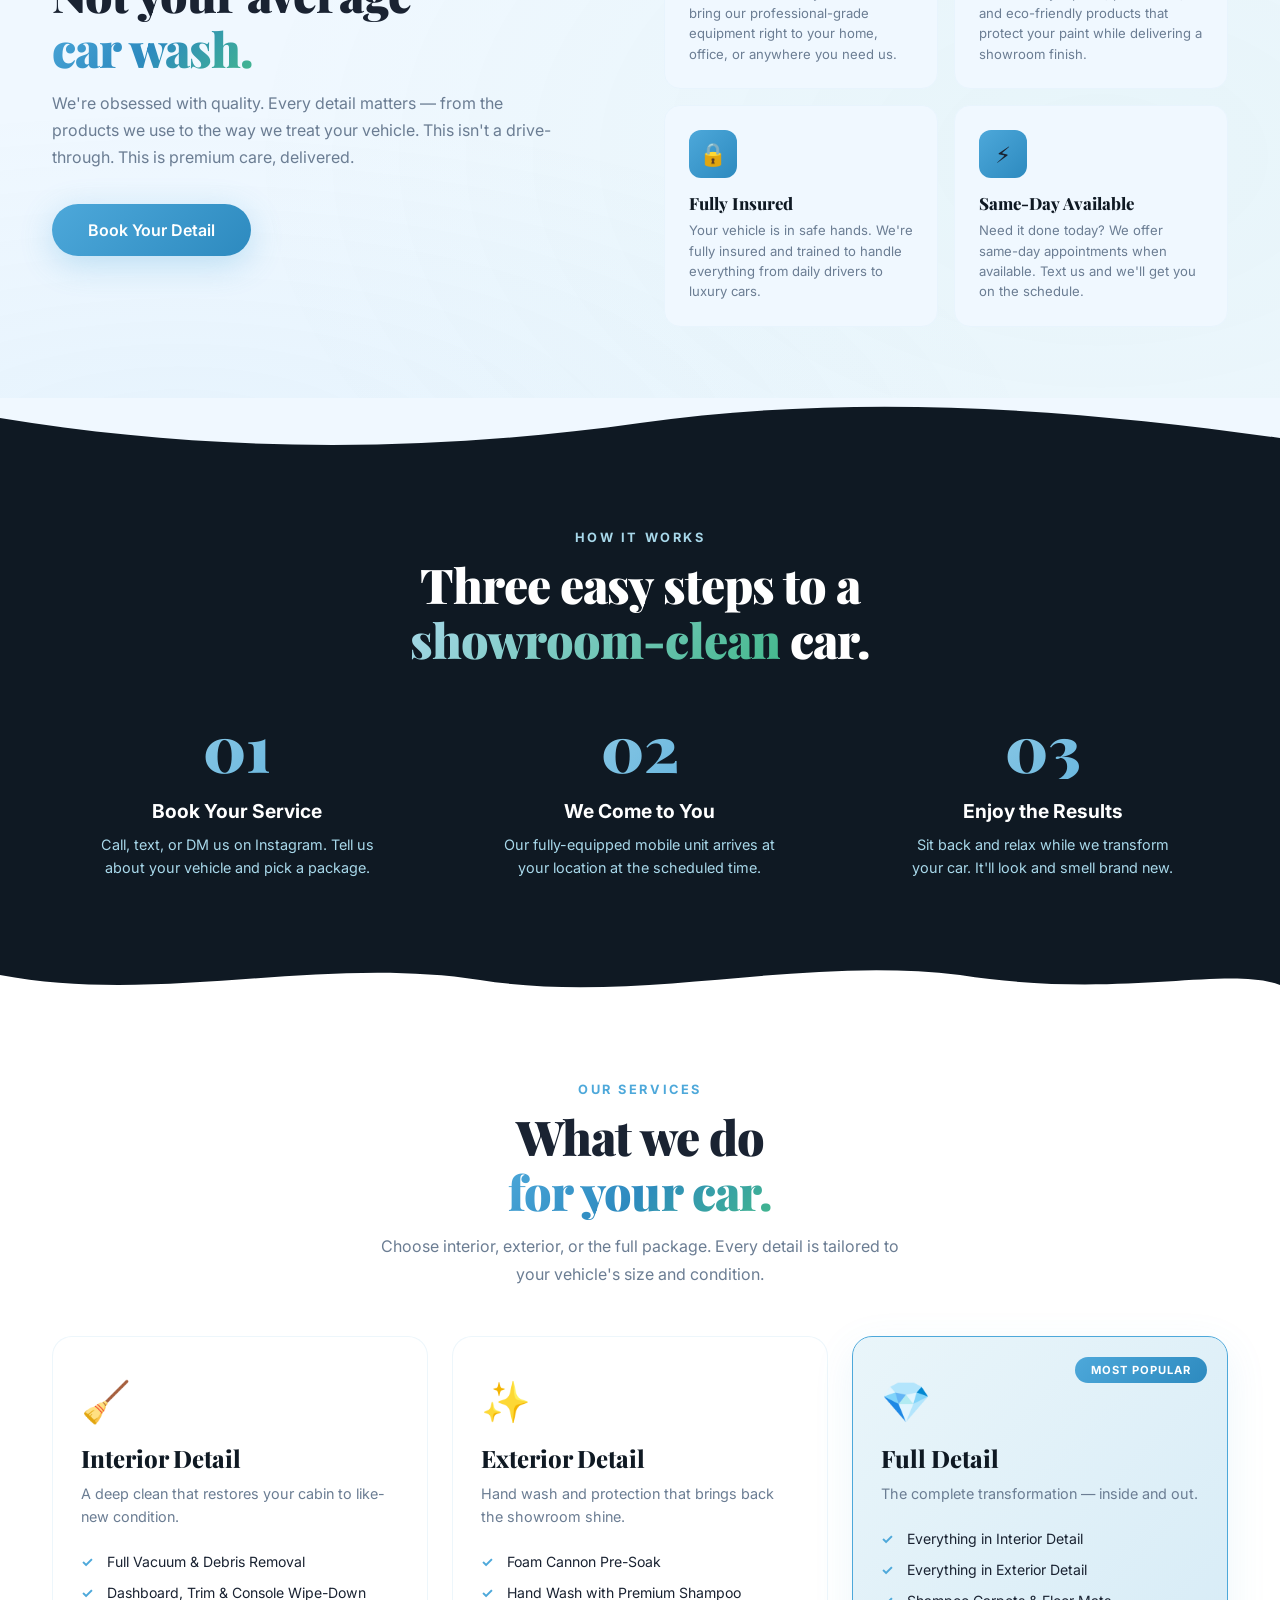
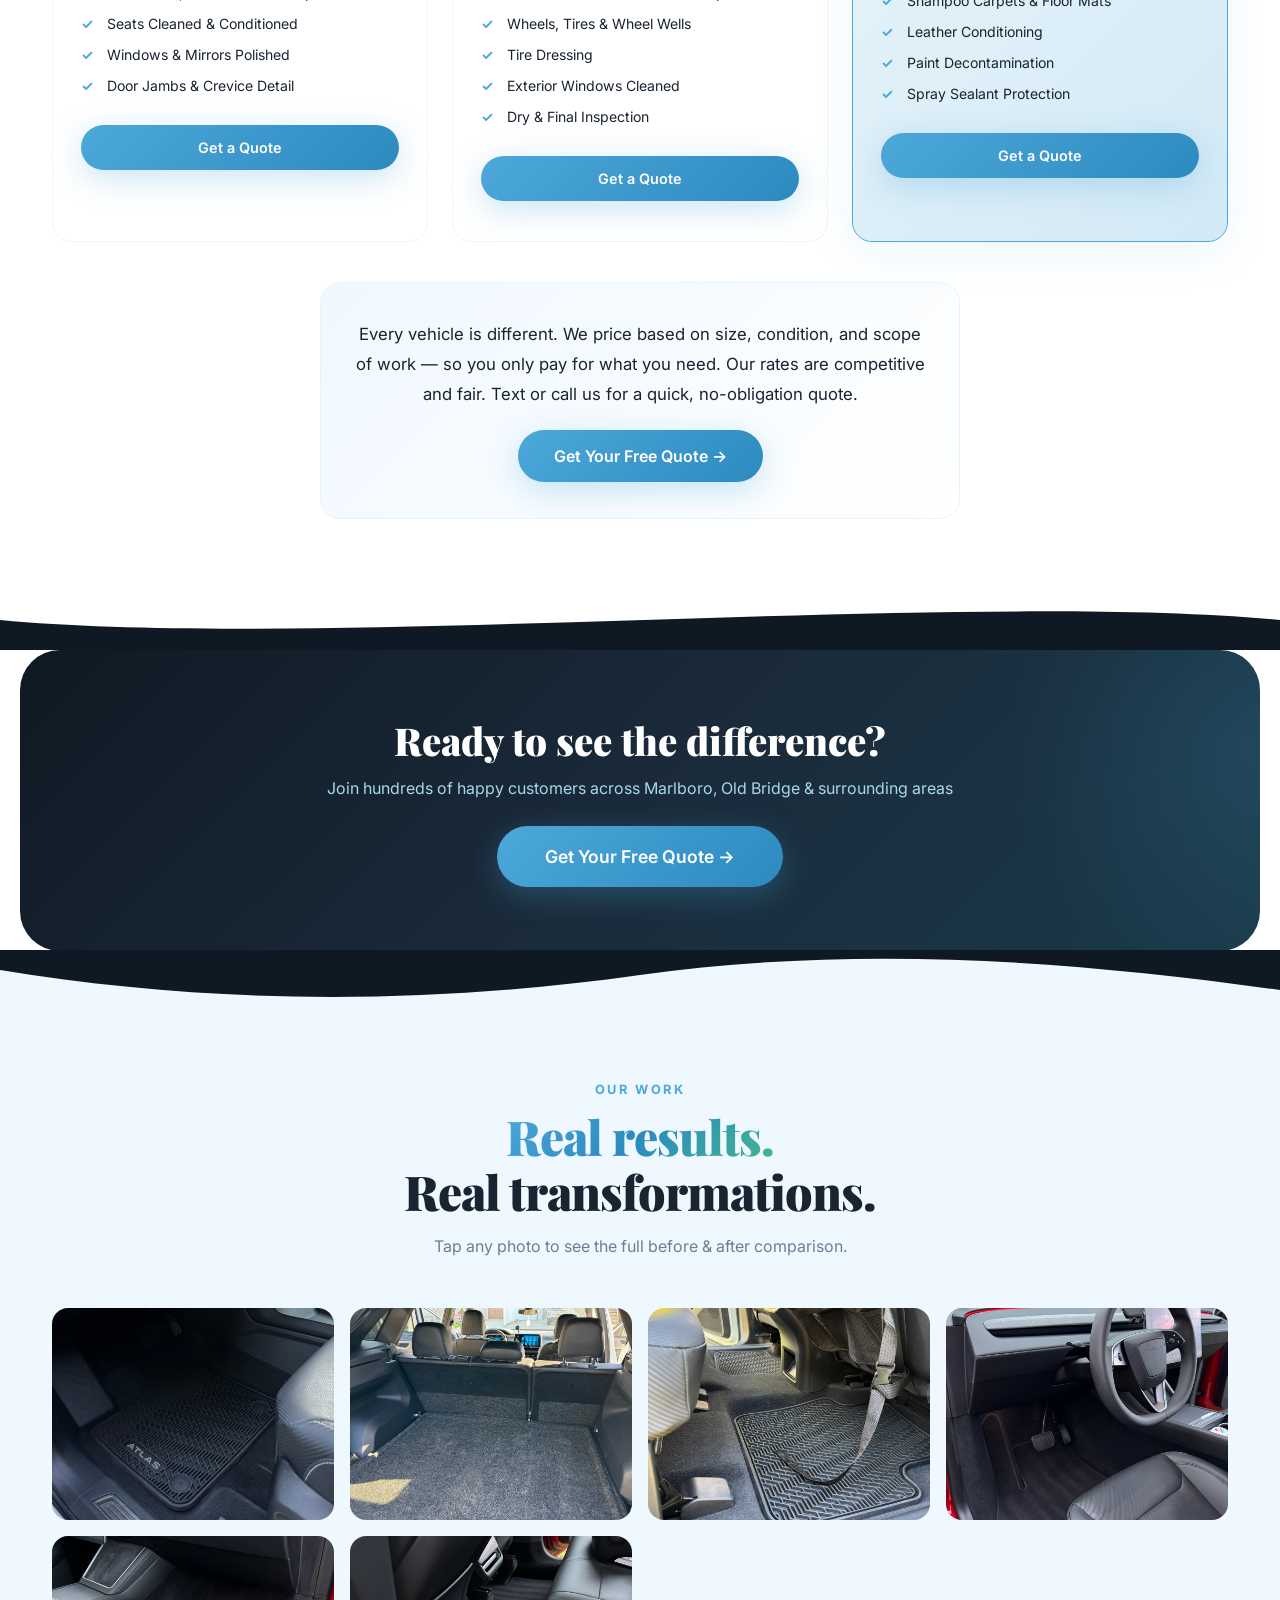
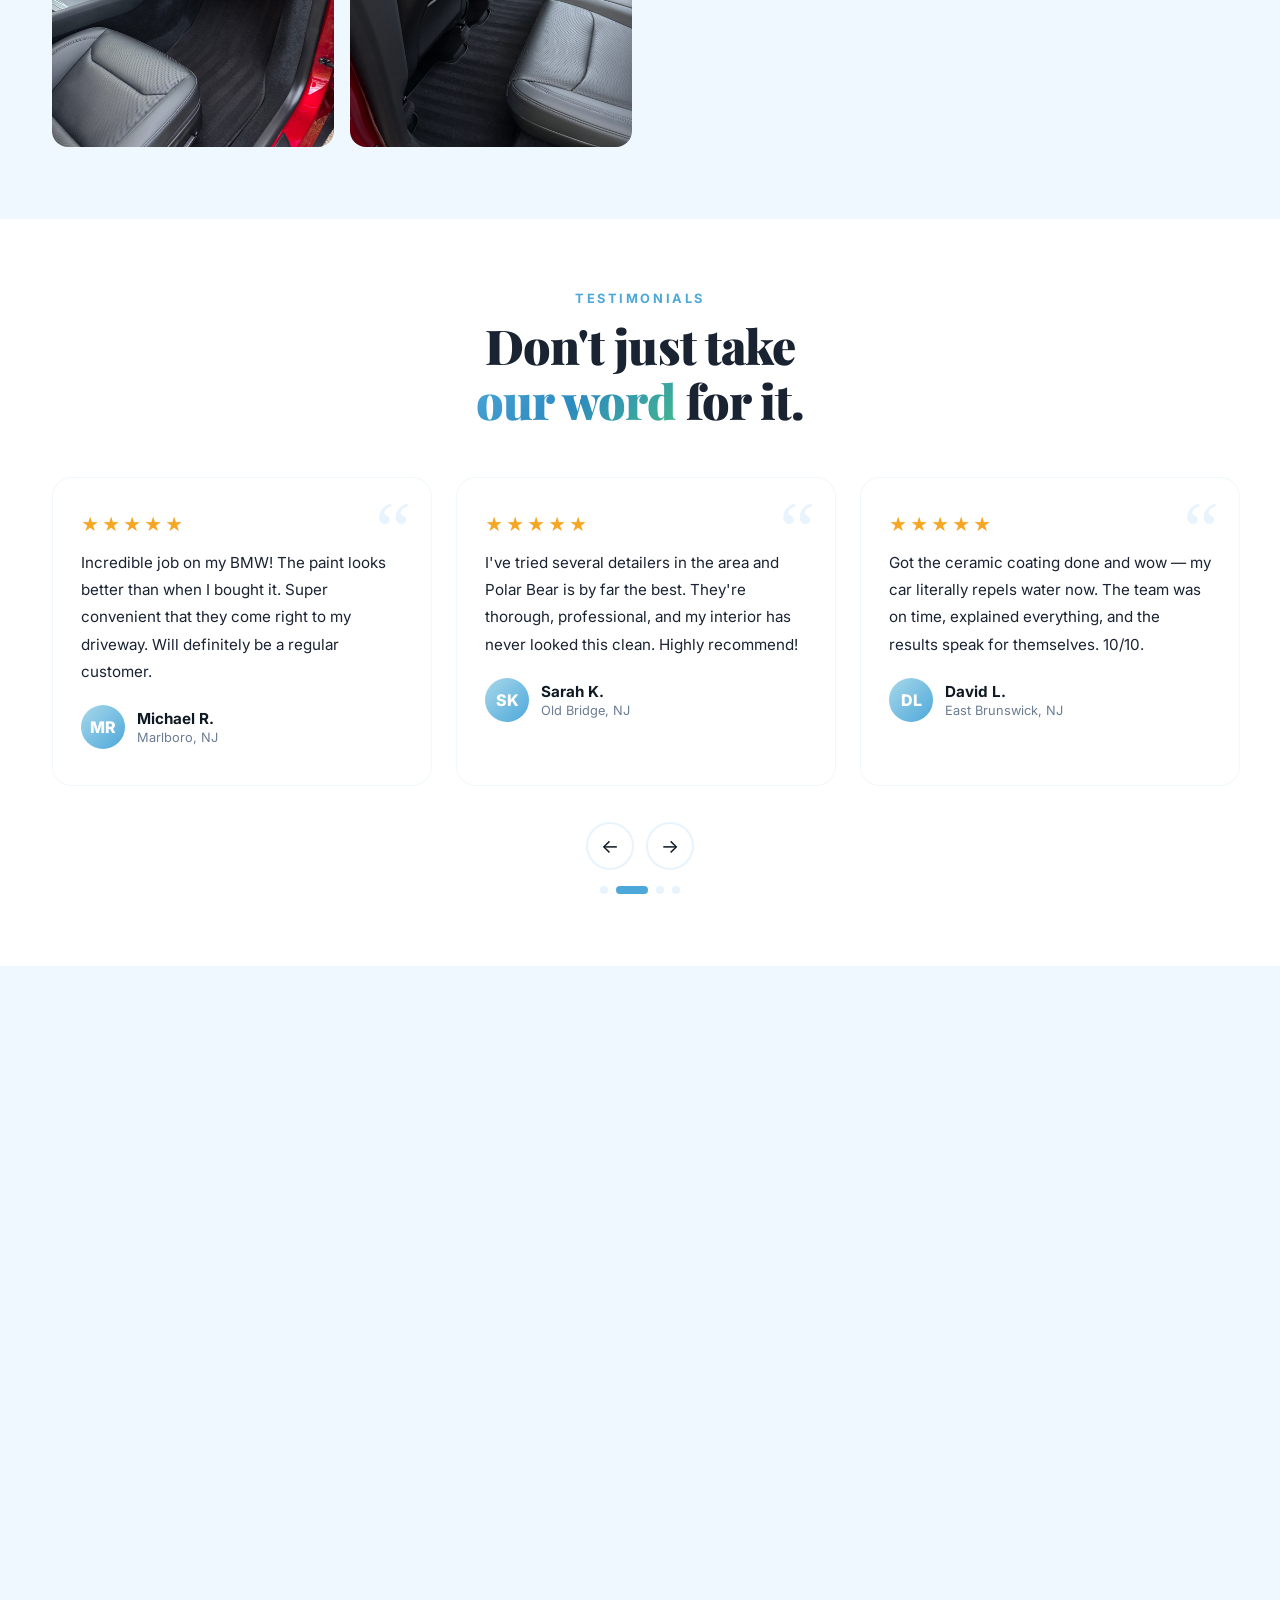
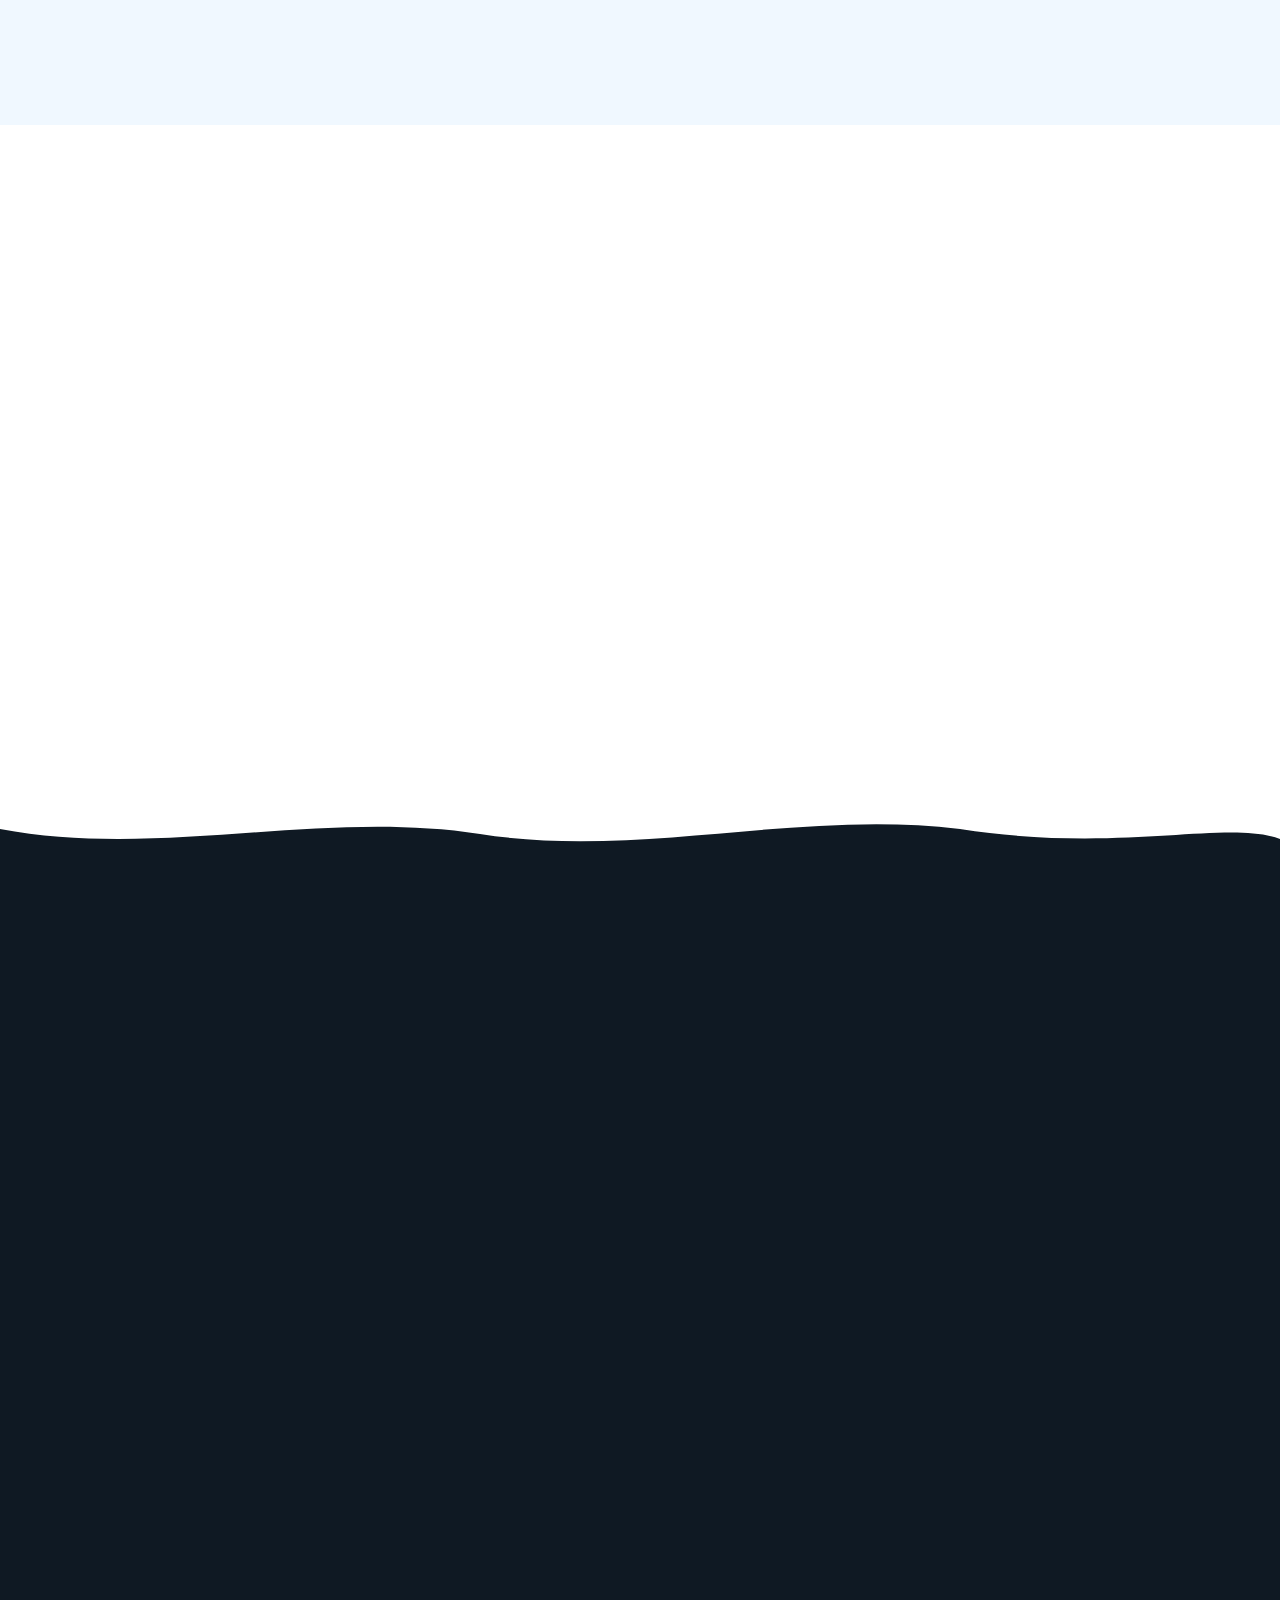
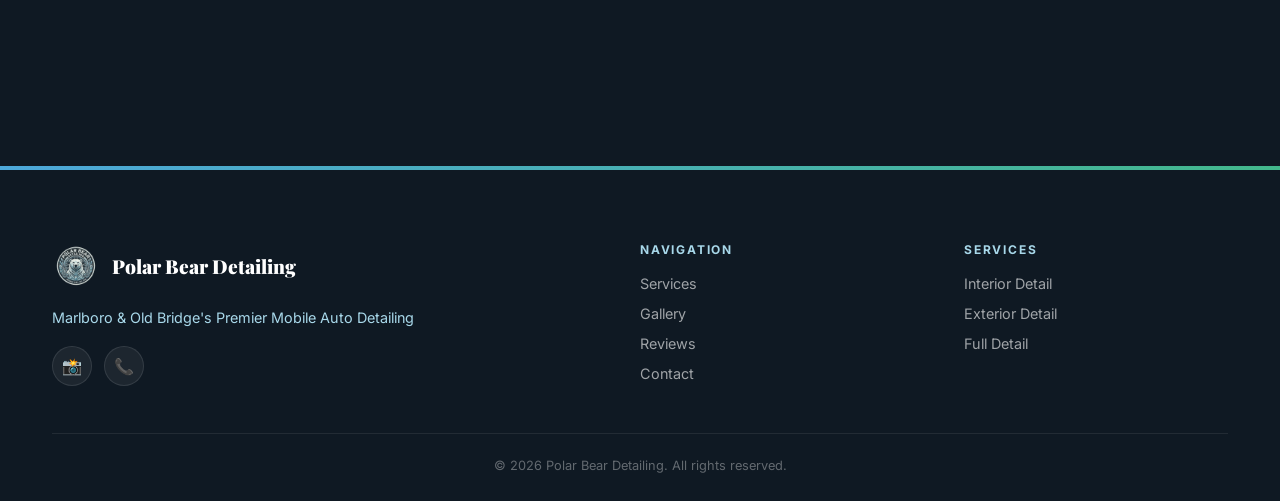
==== commit 5d5014df: "fix: round CTA break background & remove inline BA slider, keep gallery grid only" ====
--- a/index.html
+++ b/index.html
@@ -133,22 +133,7 @@
       <div class="section-header" data-reveal>
         <div class="section-label">Our Work</div>
         <div class="section-title"><span class="text-gradient">Real results.</span><br>Real transformations.</div>
-        <p class="section-desc">Drag the slider below to see the transformation of a full exterior detail. Tap any photo in the gallery for more comparisons.</p>
-      </div>
-
-      <!-- Featured Inline Before/After Slider -->
-      <div class="ba-featured-wrapper" data-reveal style="margin-bottom: 56px;">
-        <div class="ba-container" id="inline-ba">
-          <img class="ba-after" src="images/after_1.jpg" alt="After Full Detail">
-          <div class="ba-overlay" id="inline-ba-overlay" style="width: 50%;">
-            <img class="ba-before" src="images/before_1.jpg" alt="Before Full Detail">
-          </div>
-          <div class="ba-slider" id="inline-ba-slider" style="left: 50%;">
-            <div class="ba-handle">◄►</div>
-          </div>
-          <span class="ba-label before">Before</span>
-          <span class="ba-label after">After</span>
-        </div>
+        <p class="section-desc">Tap any photo to see the full before & after comparison.</p>
       </div>
 
       <div class="gallery-grid" id="gallery-grid"></div>
--- a/styles.css
+++ b/styles.css
@@ -186,7 +186,7 @@
 .service-card .btn{width:100%;justify-content:center}
 .pricing-note{text-align:center;max-width:640px;margin:40px auto 0;padding:36px 32px;background:linear-gradient(135deg,var(--ice),#fff);border:1px solid var(--ice2);border-radius:var(--radius);display:flex;flex-direction:column;align-items:center}
 .pricing-note p{font-size:1.05rem;color:var(--text);line-height:1.8}
-.cta-break{padding:64px 0;background:linear-gradient(135deg,var(--navy) 0%,var(--navy2) 50%,#1a3a4a 100%);position:relative;overflow:hidden}
+.cta-break{padding:64px 0;background:linear-gradient(135deg,var(--navy) 0%,var(--navy2) 50%,#1a3a4a 100%);position:relative;overflow:hidden;border-radius:40px;margin:0 20px}
 .cta-break::before{content:'';position:absolute;top:-50%;right:-20%;width:500px;height:500px;border-radius:50%;background:radial-gradient(circle,rgba(77,168,218,.15),transparent 70%)}
 .cta-break-inner{text-align:center;position:relative;z-index:1}
 .cta-break h2{font-family:'Playfair Display',serif;font-size:clamp(1.6rem,3.5vw,2.4rem);font-weight:900;color:#fff;margin-bottom:12px}
@@ -199,7 +199,7 @@
 .ba-handle{position:absolute;top:50%;left:50%;transform:translate(-50%,-50%);width:52px;height:52px;border-radius:50%;background:#fff;box-shadow:0 4px 20px rgba(0,0,0,.2);display:flex;align-items:center;justify-content:center;font-size:.7rem;font-weight:800;color:var(--navy);letter-spacing:3px}
 .ba-label{position:absolute;bottom:20px;padding:8px 20px;background:rgba(0,0,0,.5);backdrop-filter:blur(10px);color:#fff;border-radius:50px;font-size:.8rem;font-weight:600;z-index:5;text-transform:uppercase;letter-spacing:.05em}
 .ba-label.before{left:20px}.ba-label.after{right:20px}
-.gallery-grid{display:grid;grid-template-columns:repeat(auto-fill,minmax(260px,1fr));gap:16px;margin-top:56px}
+.gallery-grid{display:grid;grid-template-columns:repeat(auto-fill,minmax(260px,1fr));gap:16px}
 .gallery-item{position:relative;border-radius:16px;overflow:hidden;aspect-ratio:4/3;cursor:pointer}
 .gallery-item img{width:100%;height:100%;object-fit:cover;transition:transform .8s var(--ease)}
 .gallery-item:hover img{transform:scale(1.08)}
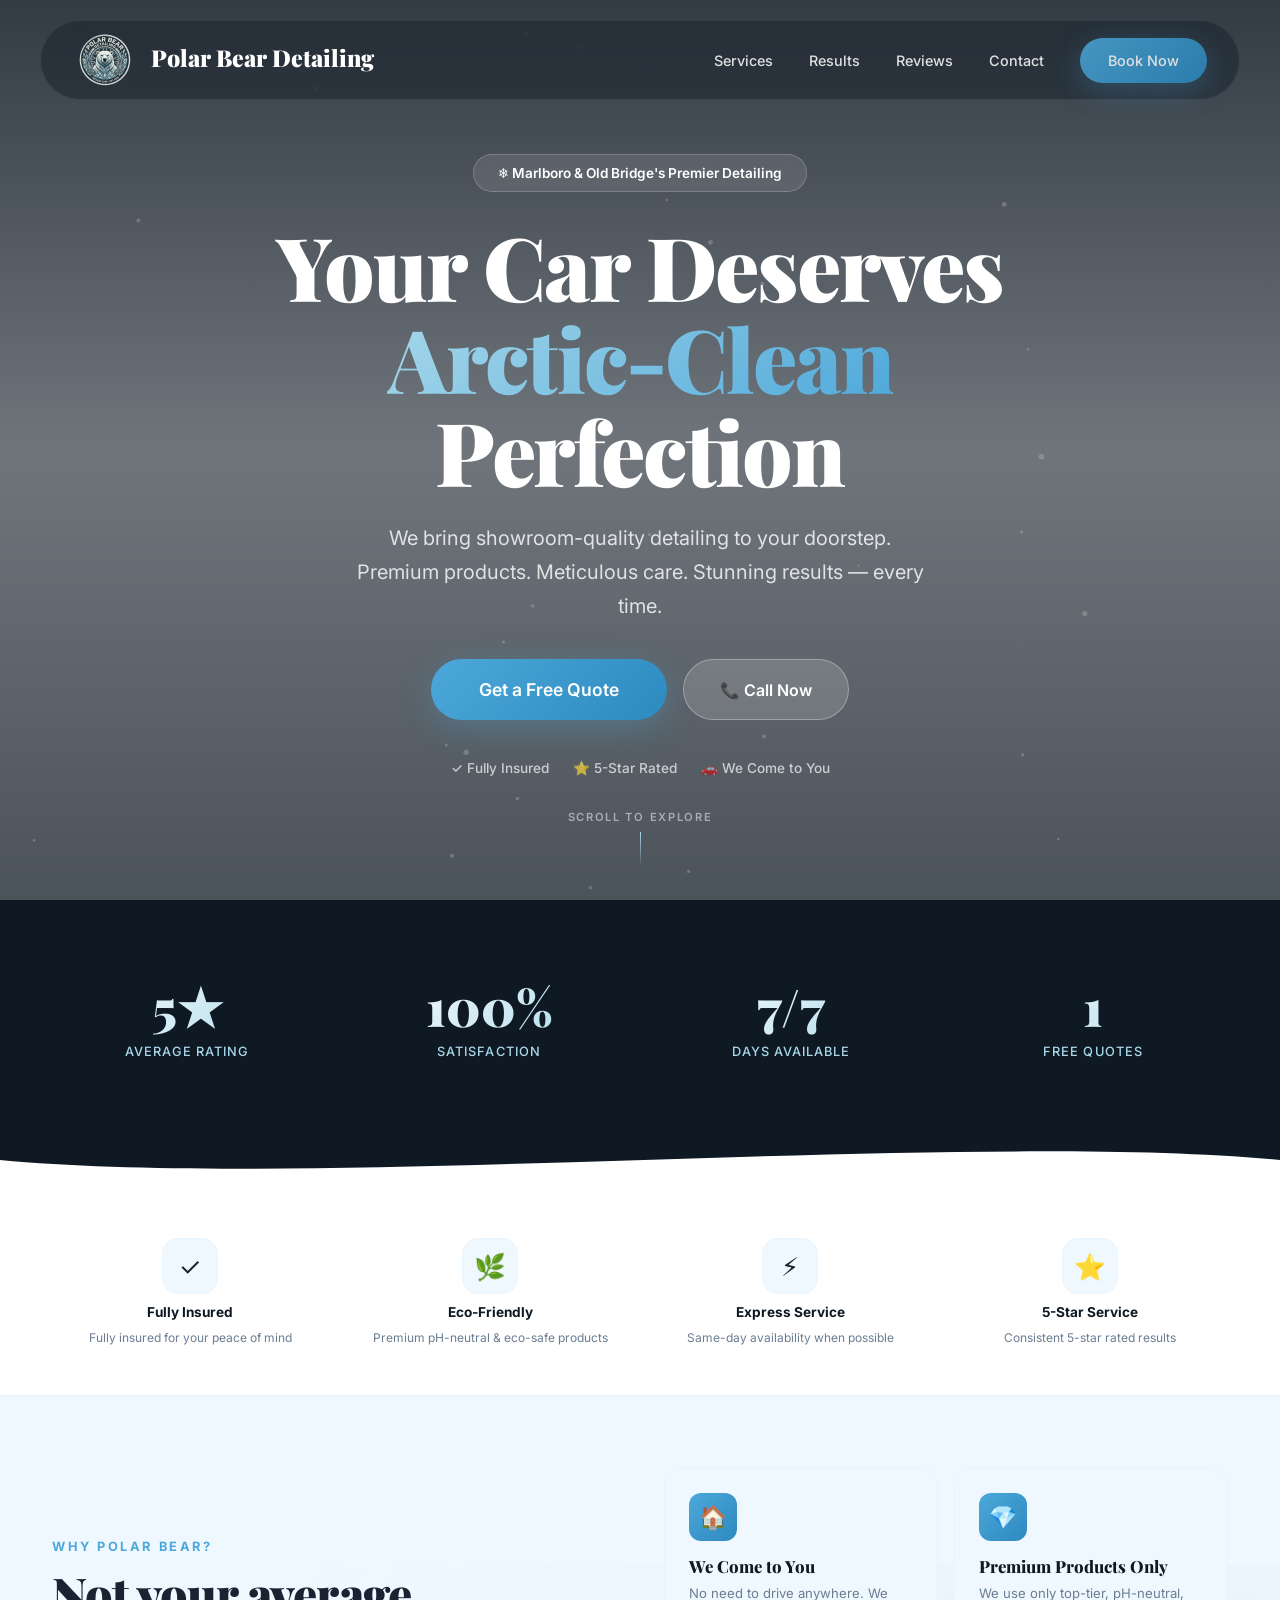
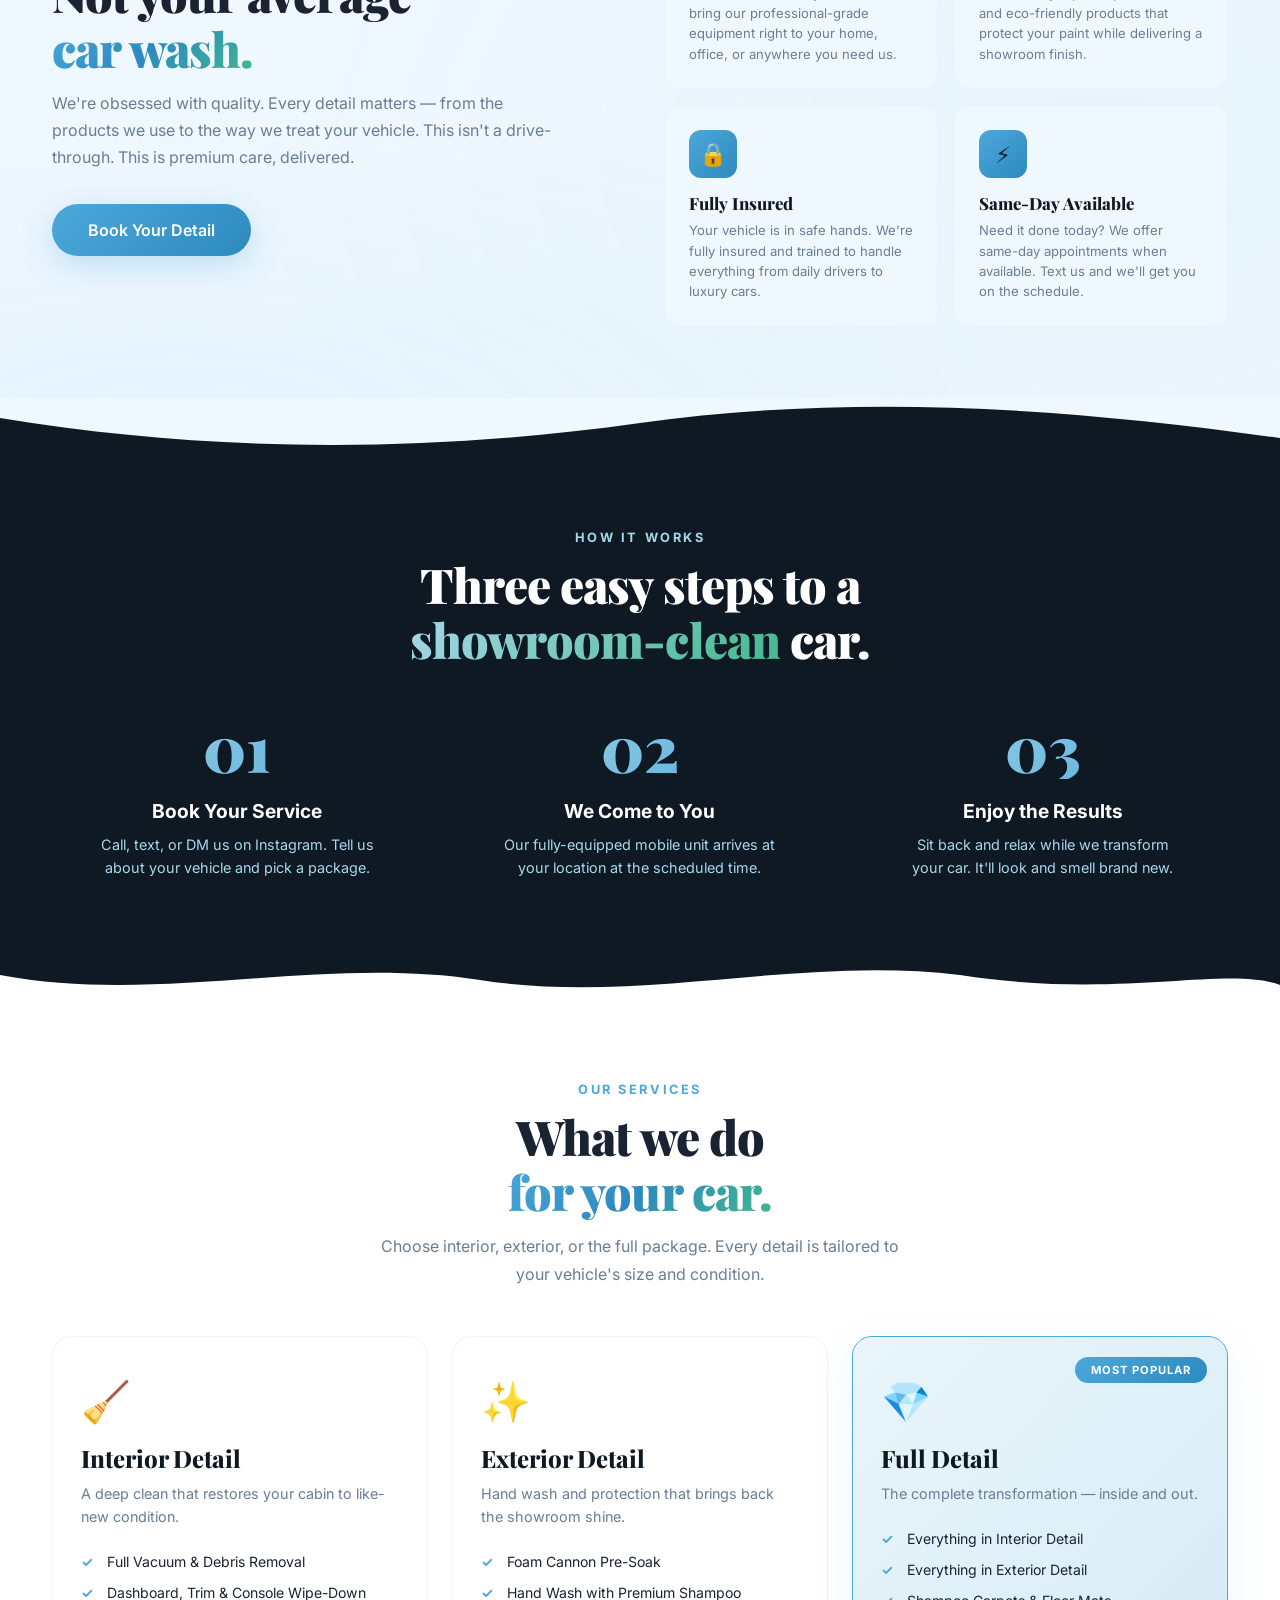
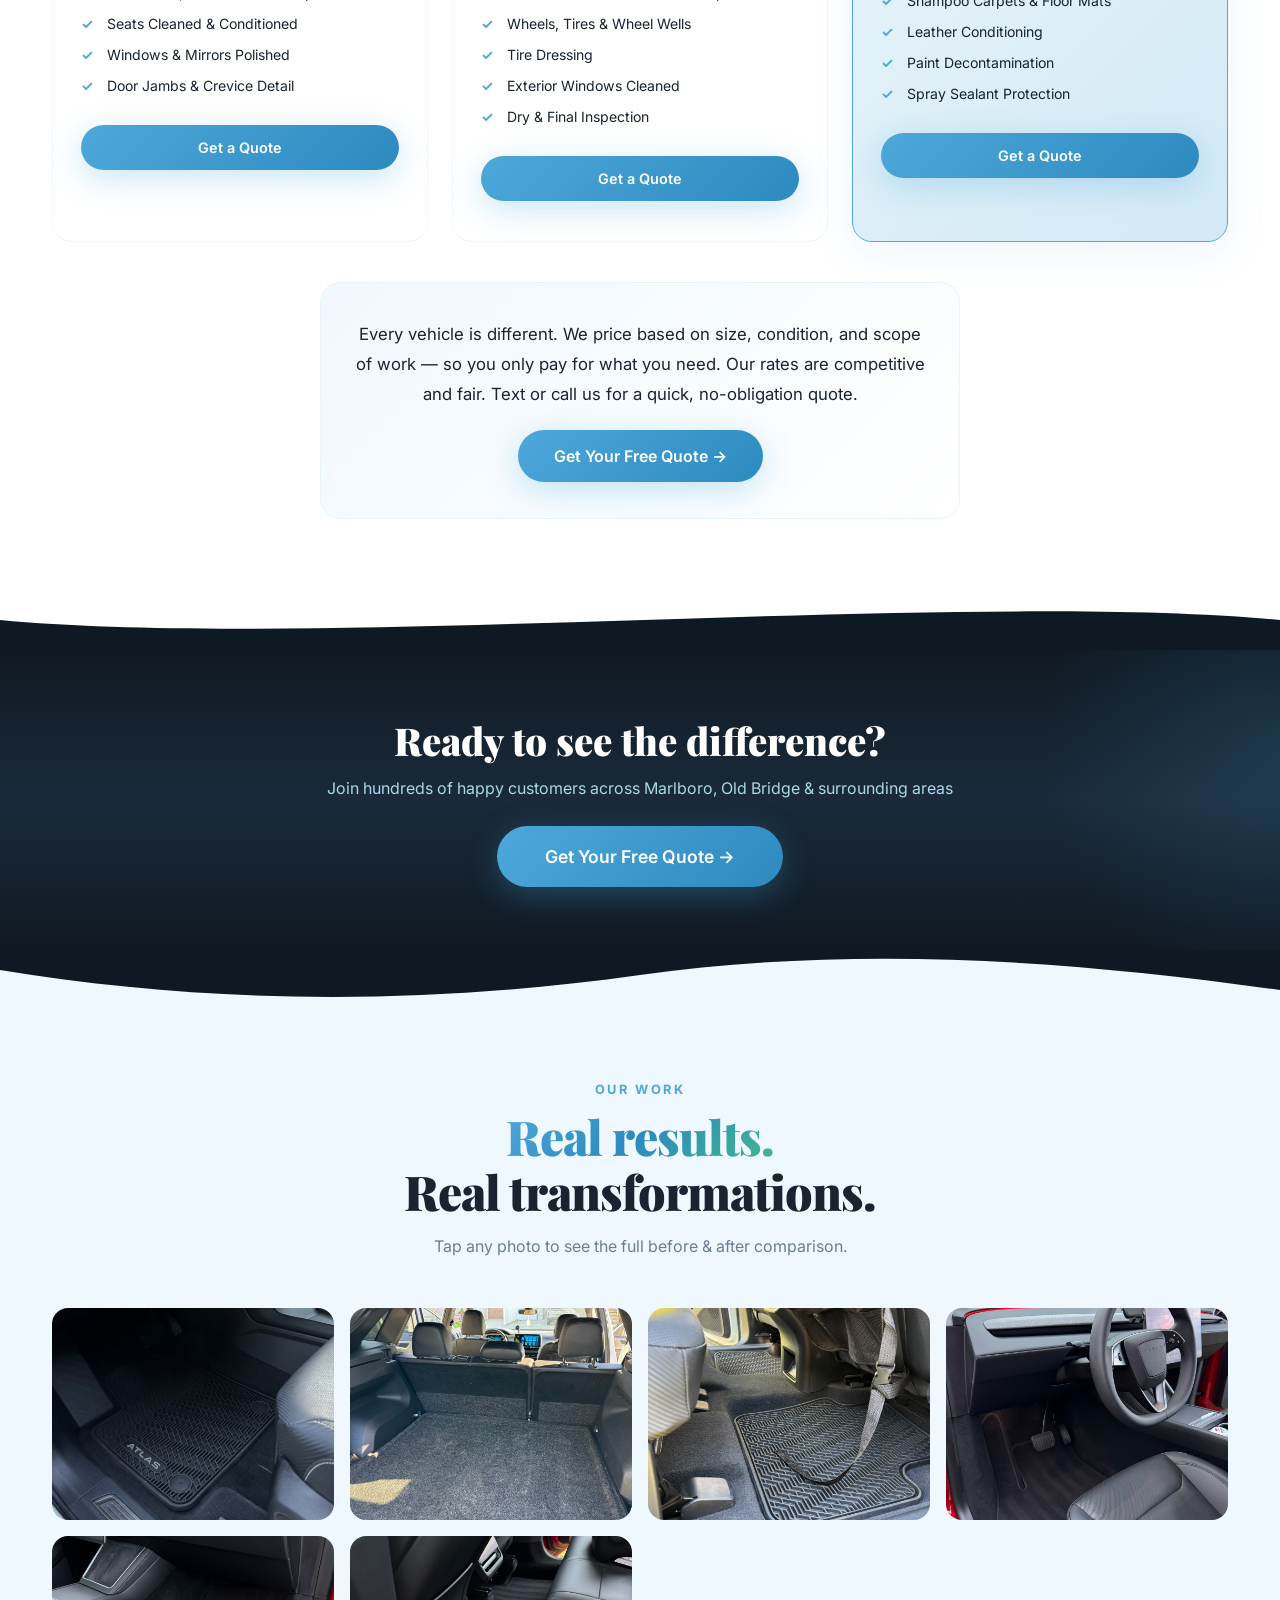
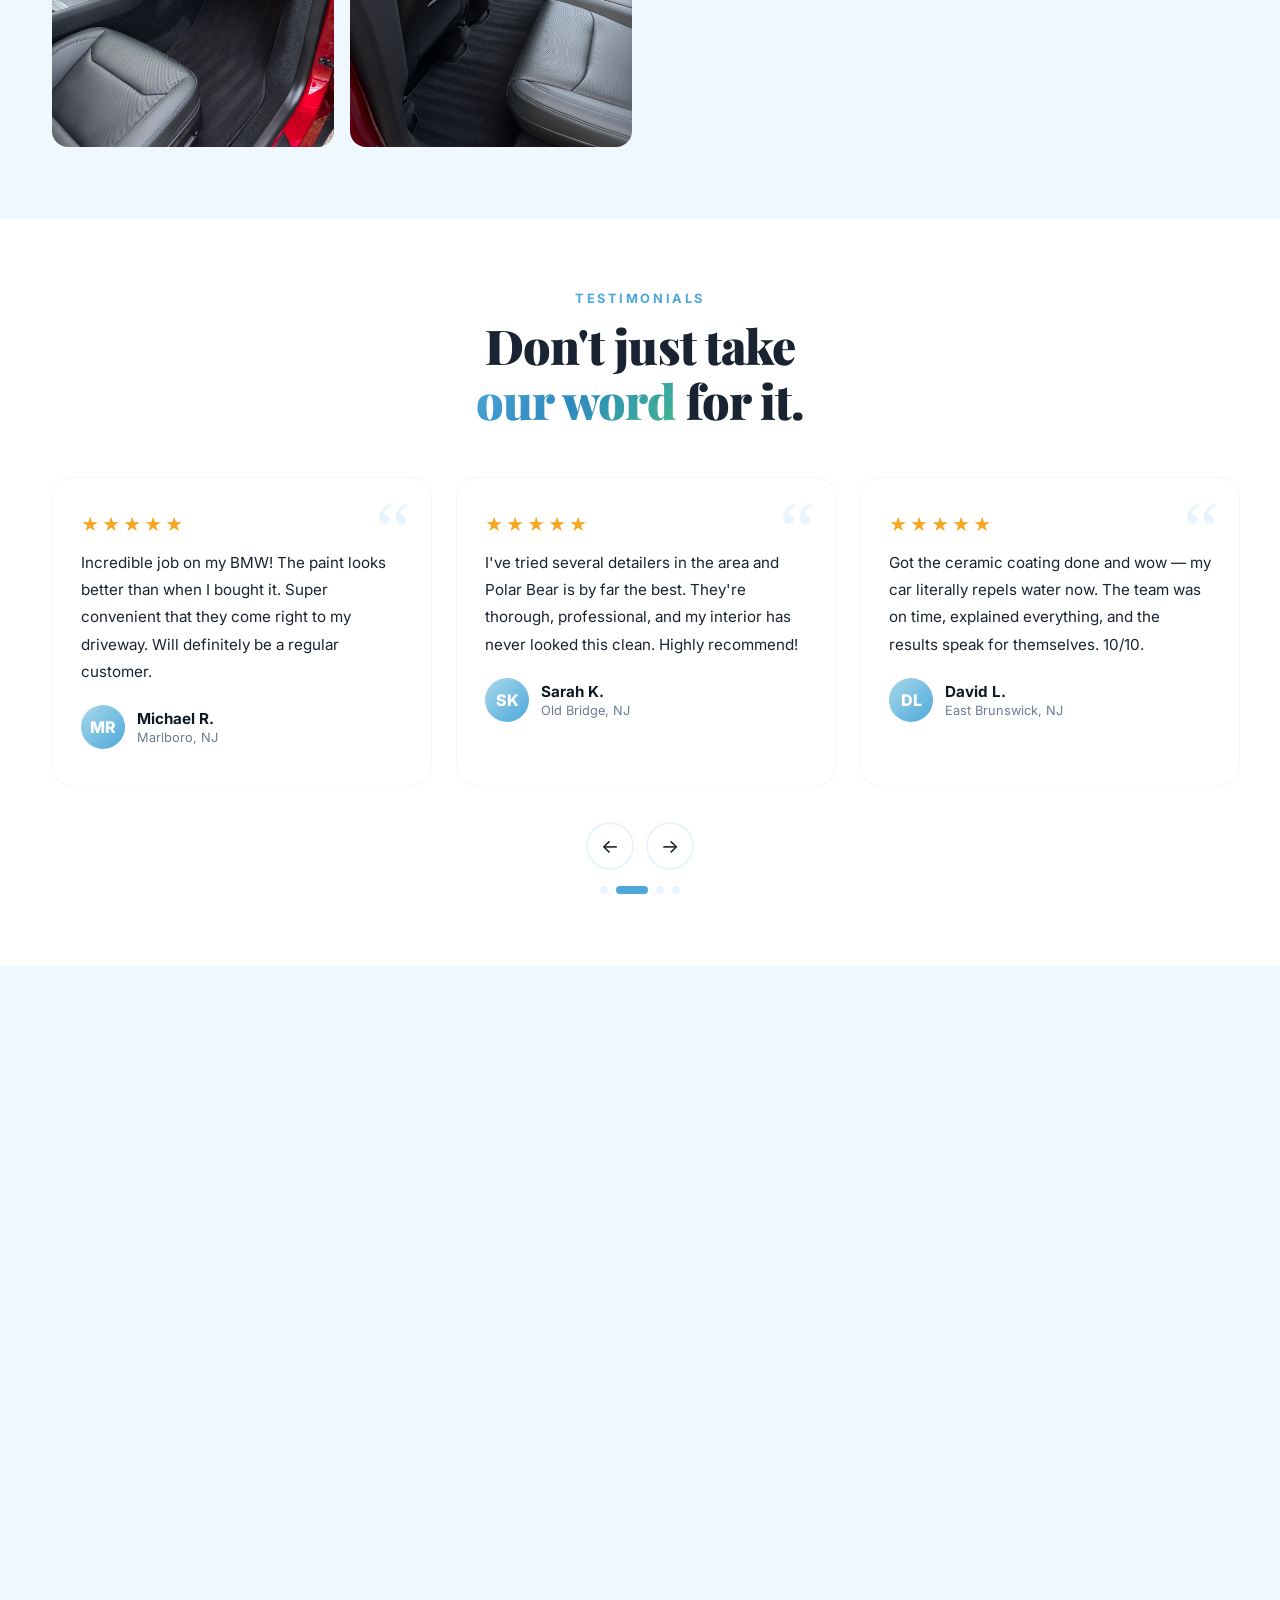
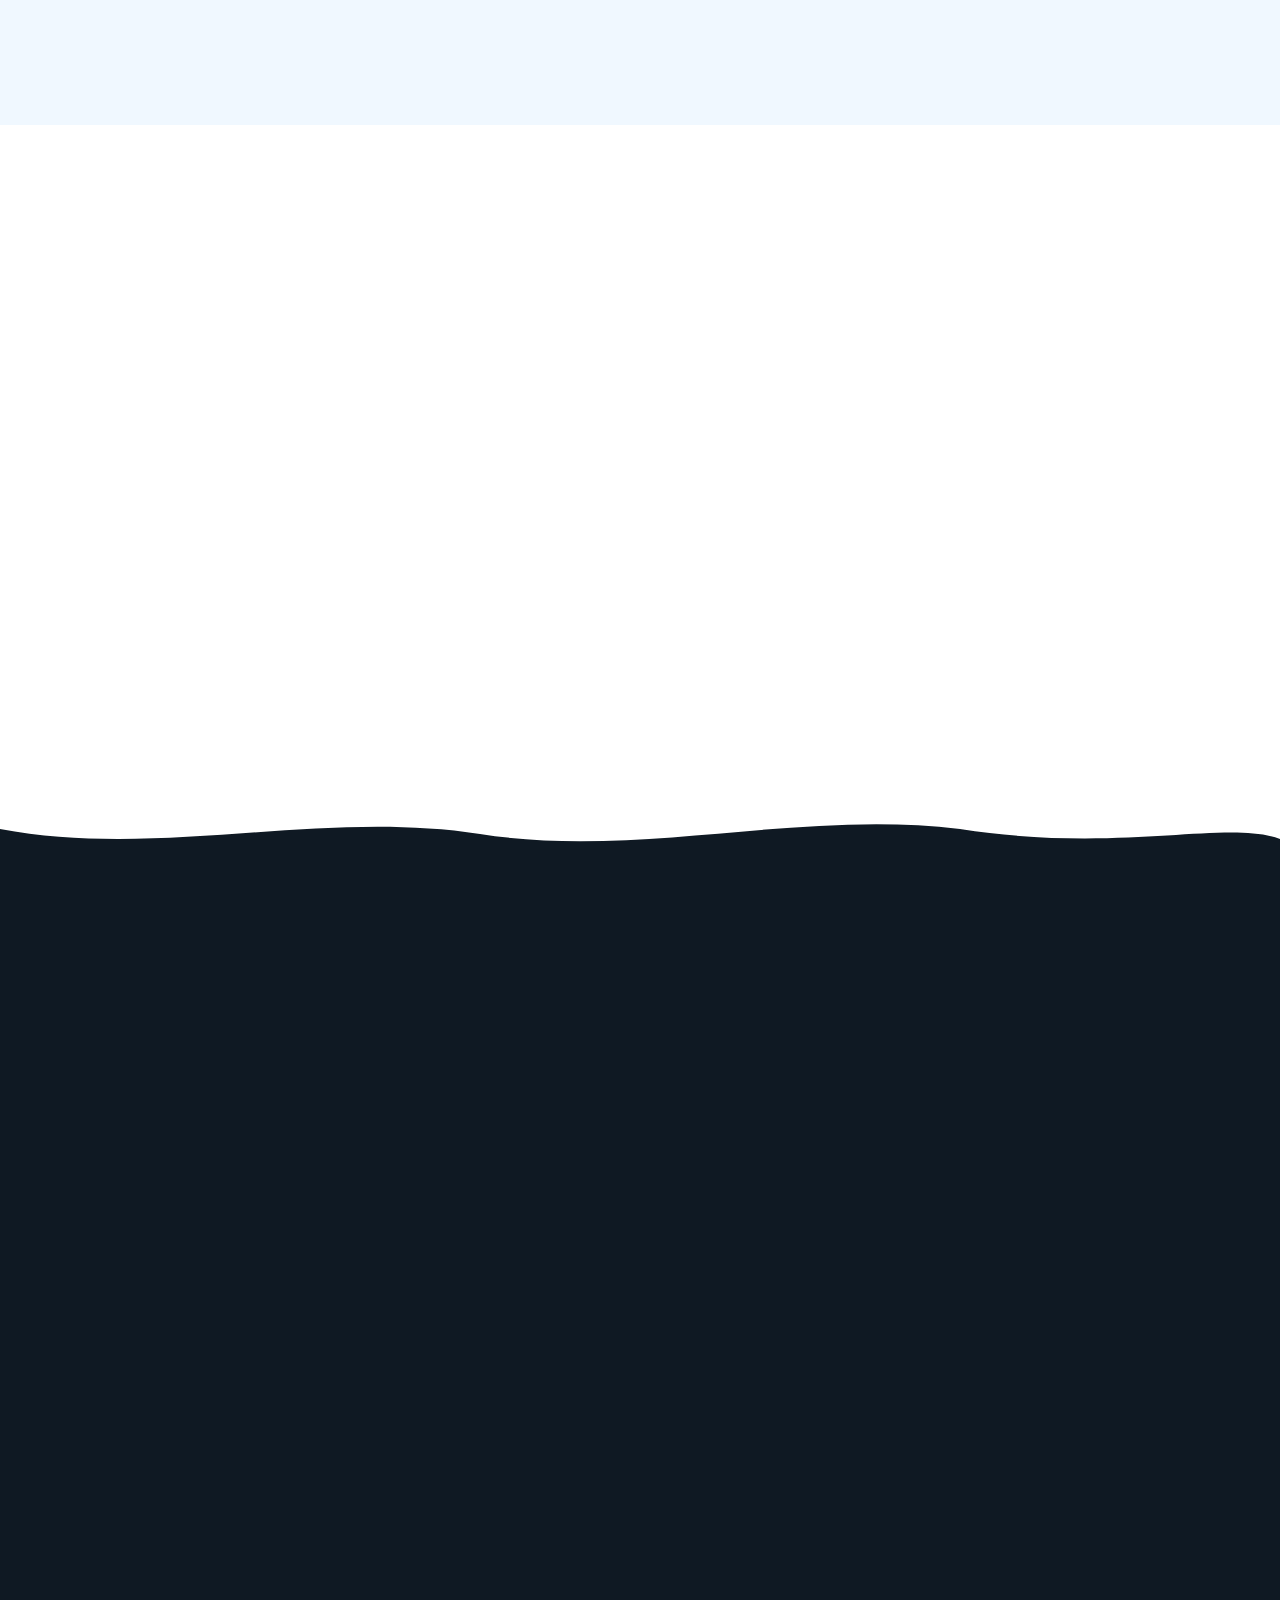
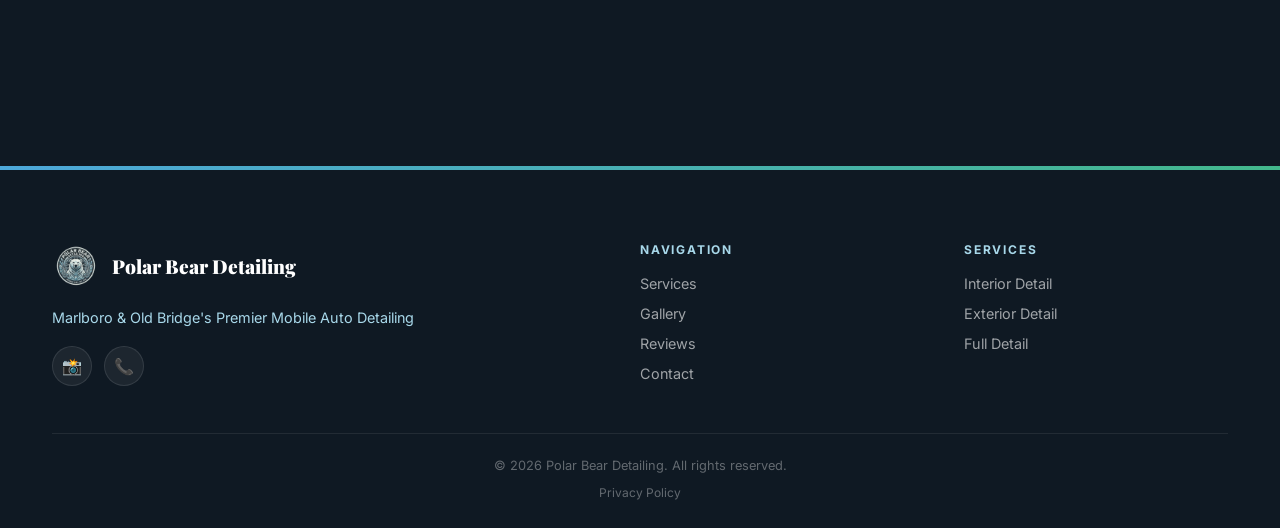
==== commit ee86fd46: "feat: add Privacy Policy page and footer link" ====
--- a/index.html
+++ b/index.html
@@ -227,6 +227,7 @@
         <div><h4>Services</h4><ul class="footer-links" id="footer-services"></ul></div>
       </div>
       <div class="footer-bottom" id="footer-bottom"></div>
+      <div style="text-align:center;padding-top:12px;font-size:.75rem"><a href="privacy.html" style="color:rgba(255,255,255,.35);transition:color .3s" onmouseover="this.style.color='var(--glacier-l)'" onmouseout="this.style.color='rgba(255,255,255,.35)'">Privacy Policy</a></div>
     </div>
   </footer>
 
--- a/styles.css
+++ b/styles.css
@@ -186,7 +186,7 @@
 .service-card .btn{width:100%;justify-content:center}
 .pricing-note{text-align:center;max-width:640px;margin:40px auto 0;padding:36px 32px;background:linear-gradient(135deg,var(--ice),#fff);border:1px solid var(--ice2);border-radius:var(--radius);display:flex;flex-direction:column;align-items:center}
 .pricing-note p{font-size:1.05rem;color:var(--text);line-height:1.8}
-.cta-break{padding:64px 0;background:linear-gradient(135deg,var(--navy) 0%,var(--navy2) 50%,#1a3a4a 100%);position:relative;overflow:hidden;border-radius:40px;margin:0 20px}
+.cta-break{padding:64px 0;background:linear-gradient(180deg,#0f1923 0%,#1a2a3a 50%,#0f1923 100%);position:relative;overflow:hidden}
 .cta-break::before{content:'';position:absolute;top:-50%;right:-20%;width:500px;height:500px;border-radius:50%;background:radial-gradient(circle,rgba(77,168,218,.15),transparent 70%)}
 .cta-break-inner{text-align:center;position:relative;z-index:1}
 .cta-break h2{font-family:'Playfair Display',serif;font-size:clamp(1.6rem,3.5vw,2.4rem);font-weight:900;color:#fff;margin-bottom:12px}
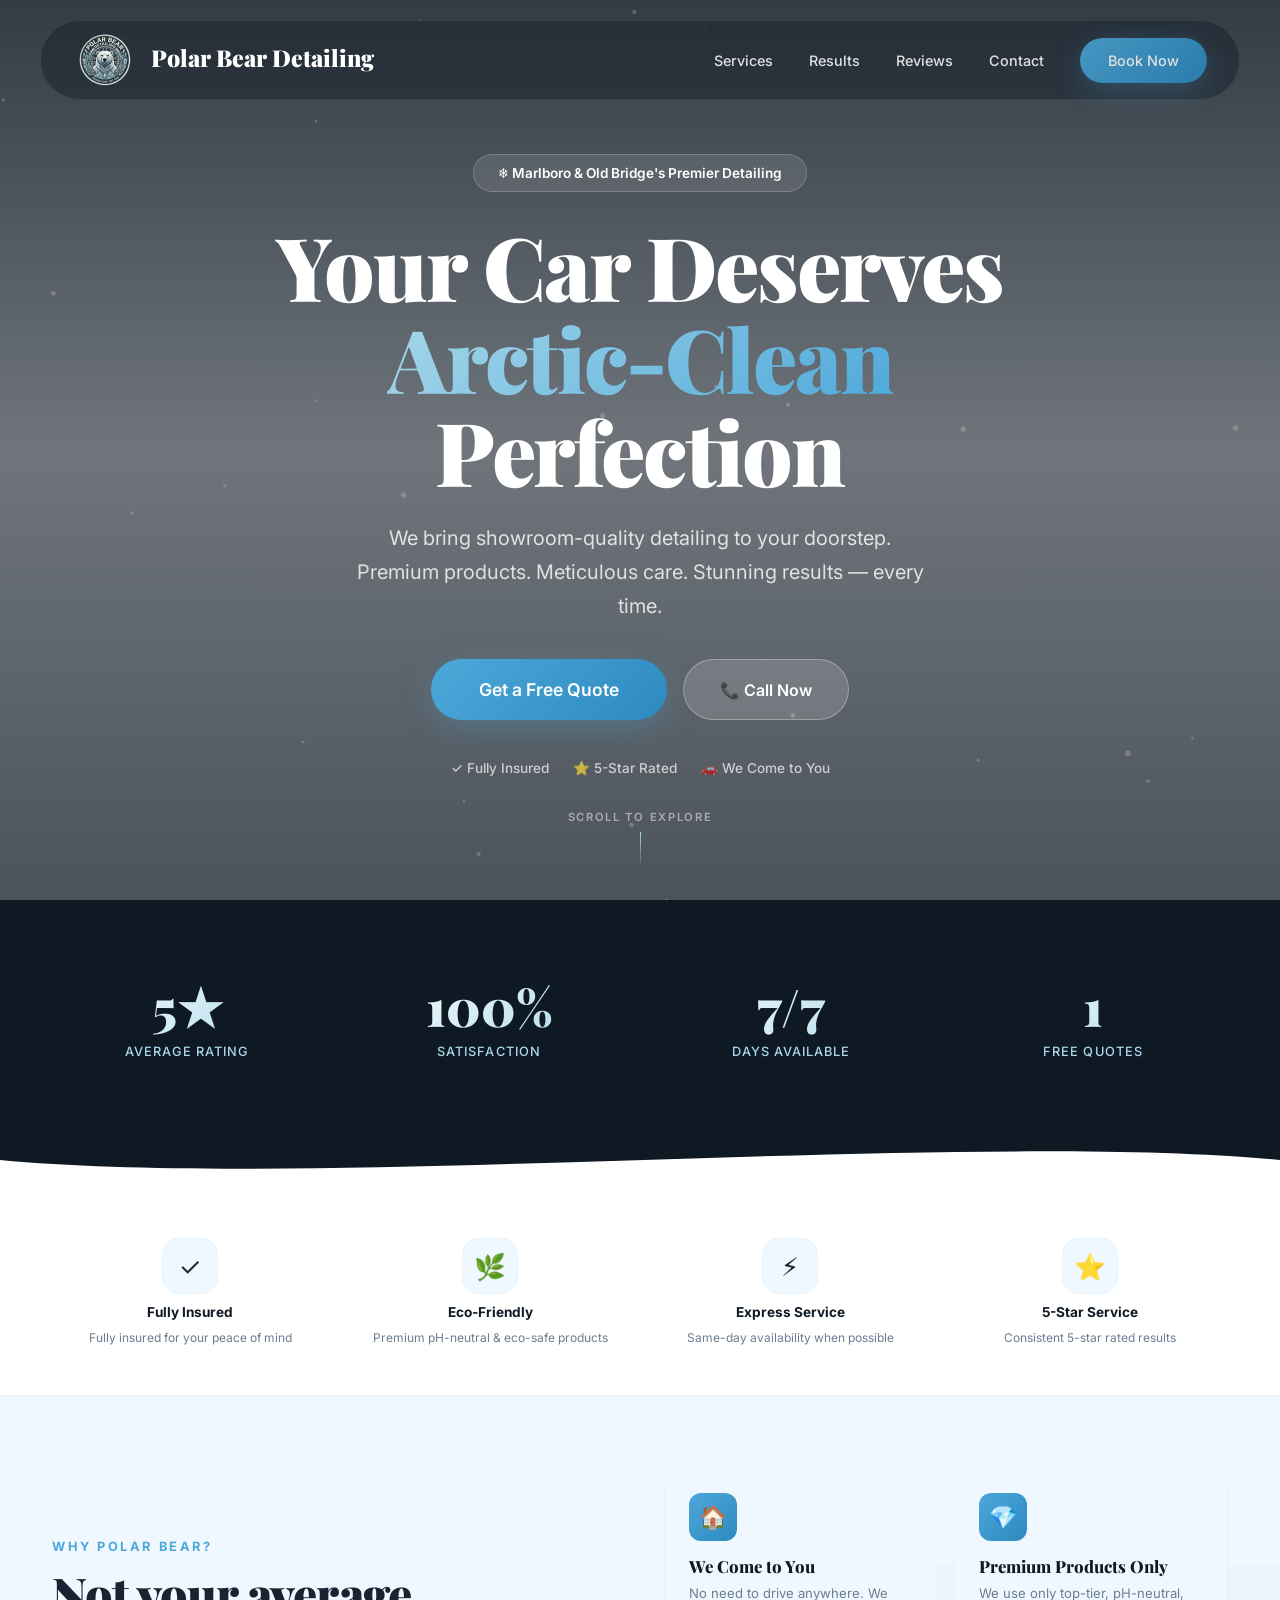
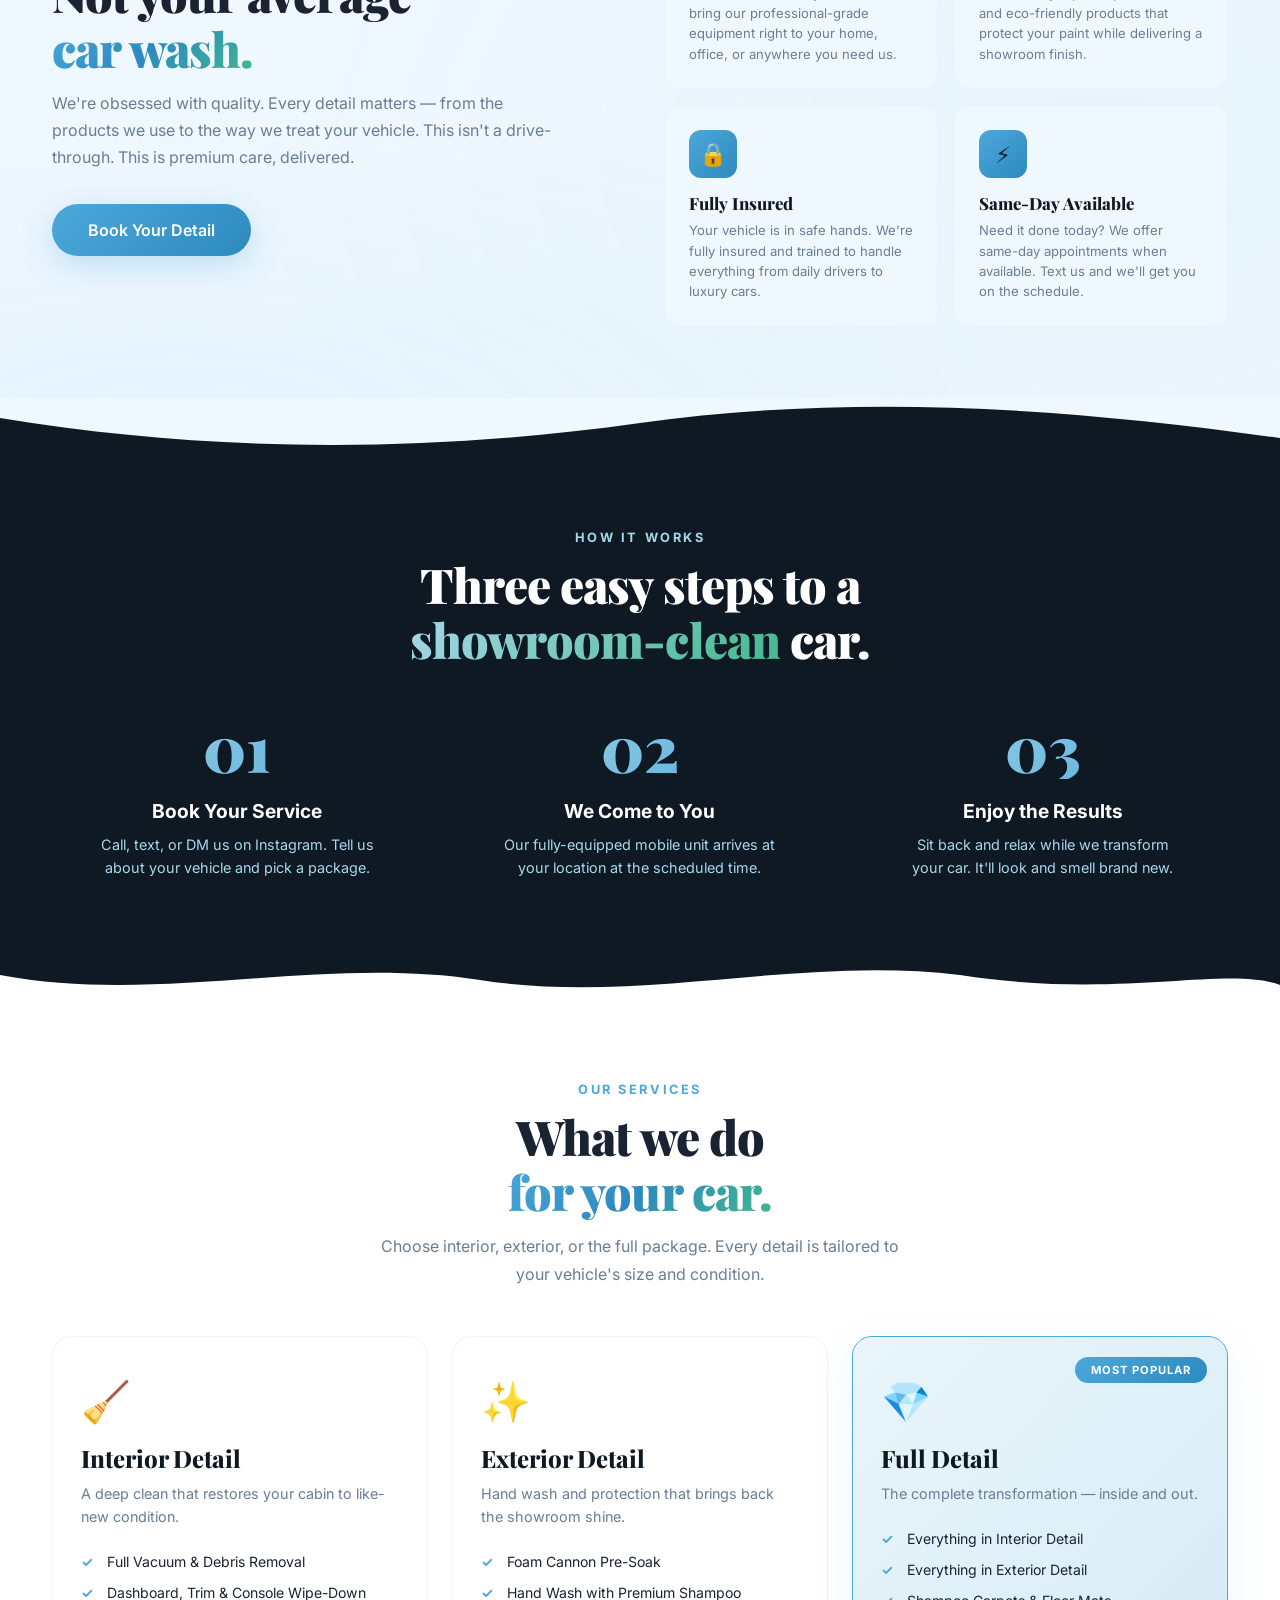
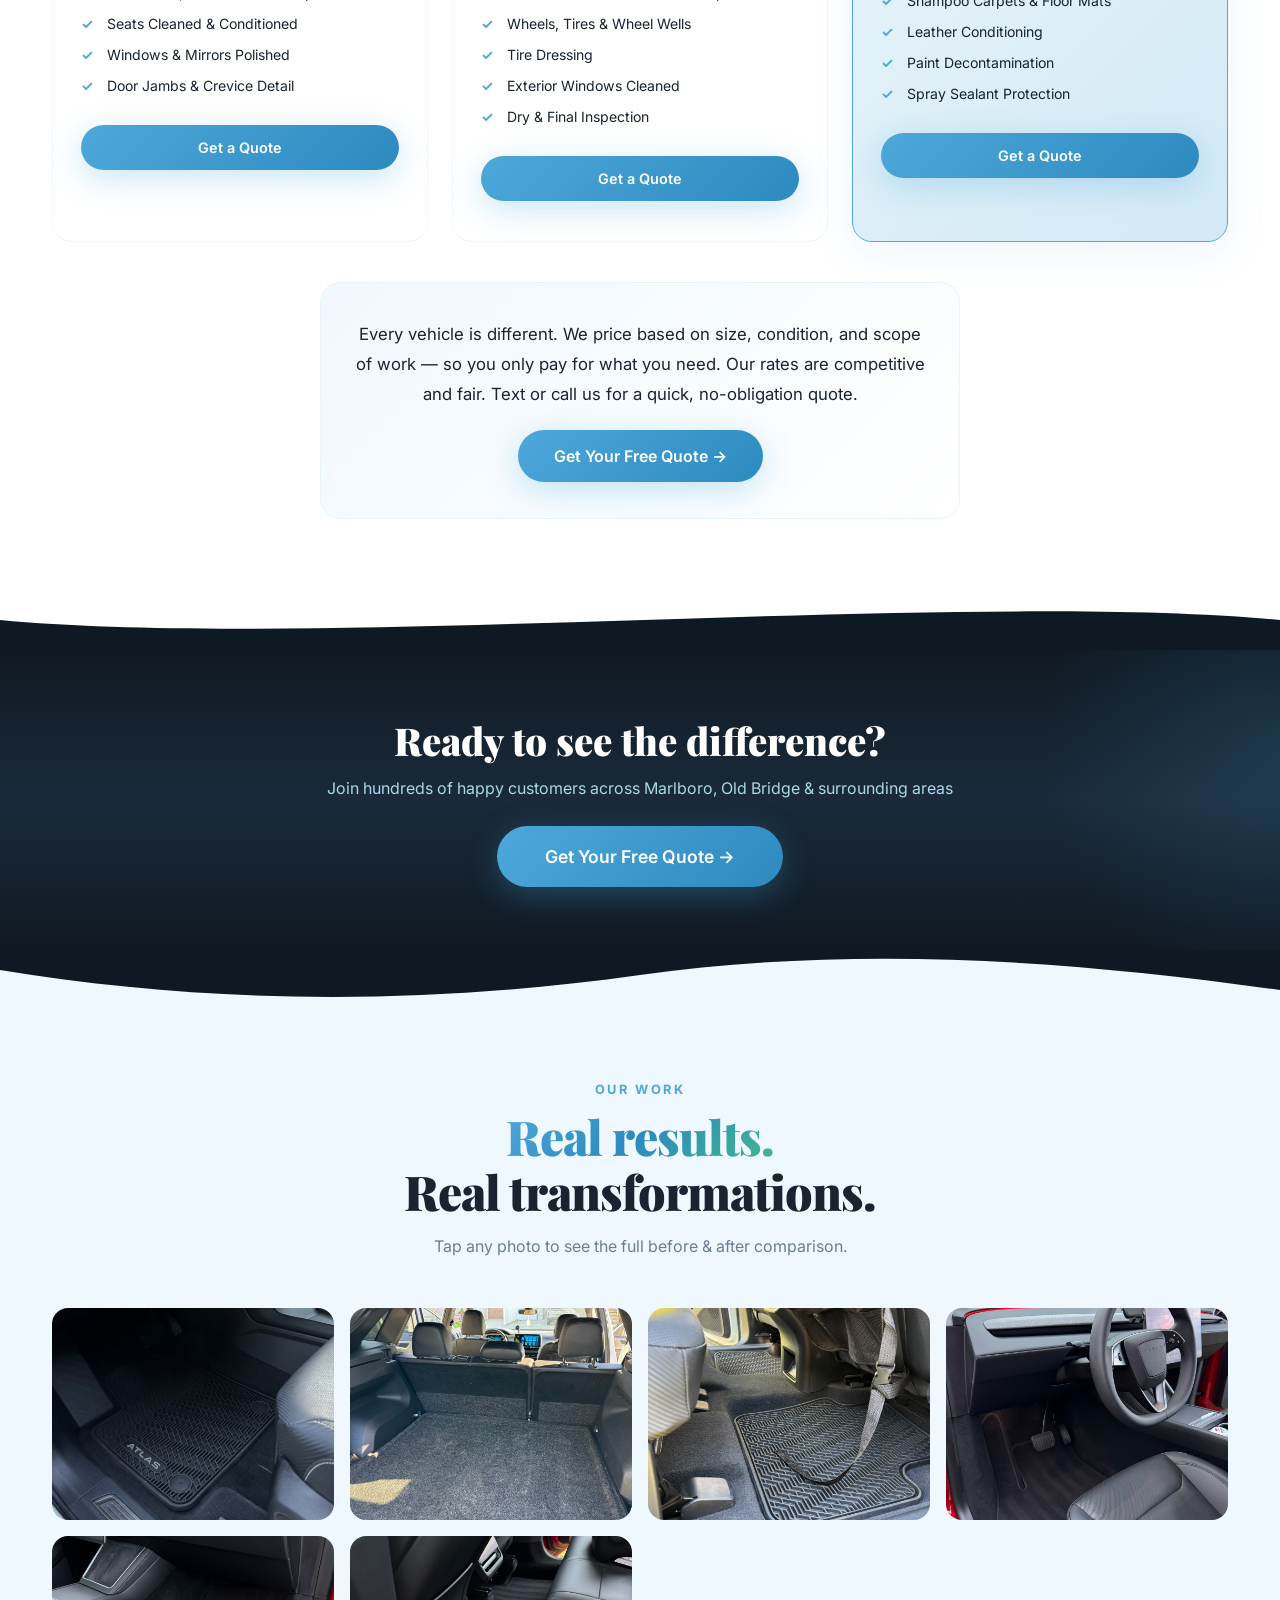
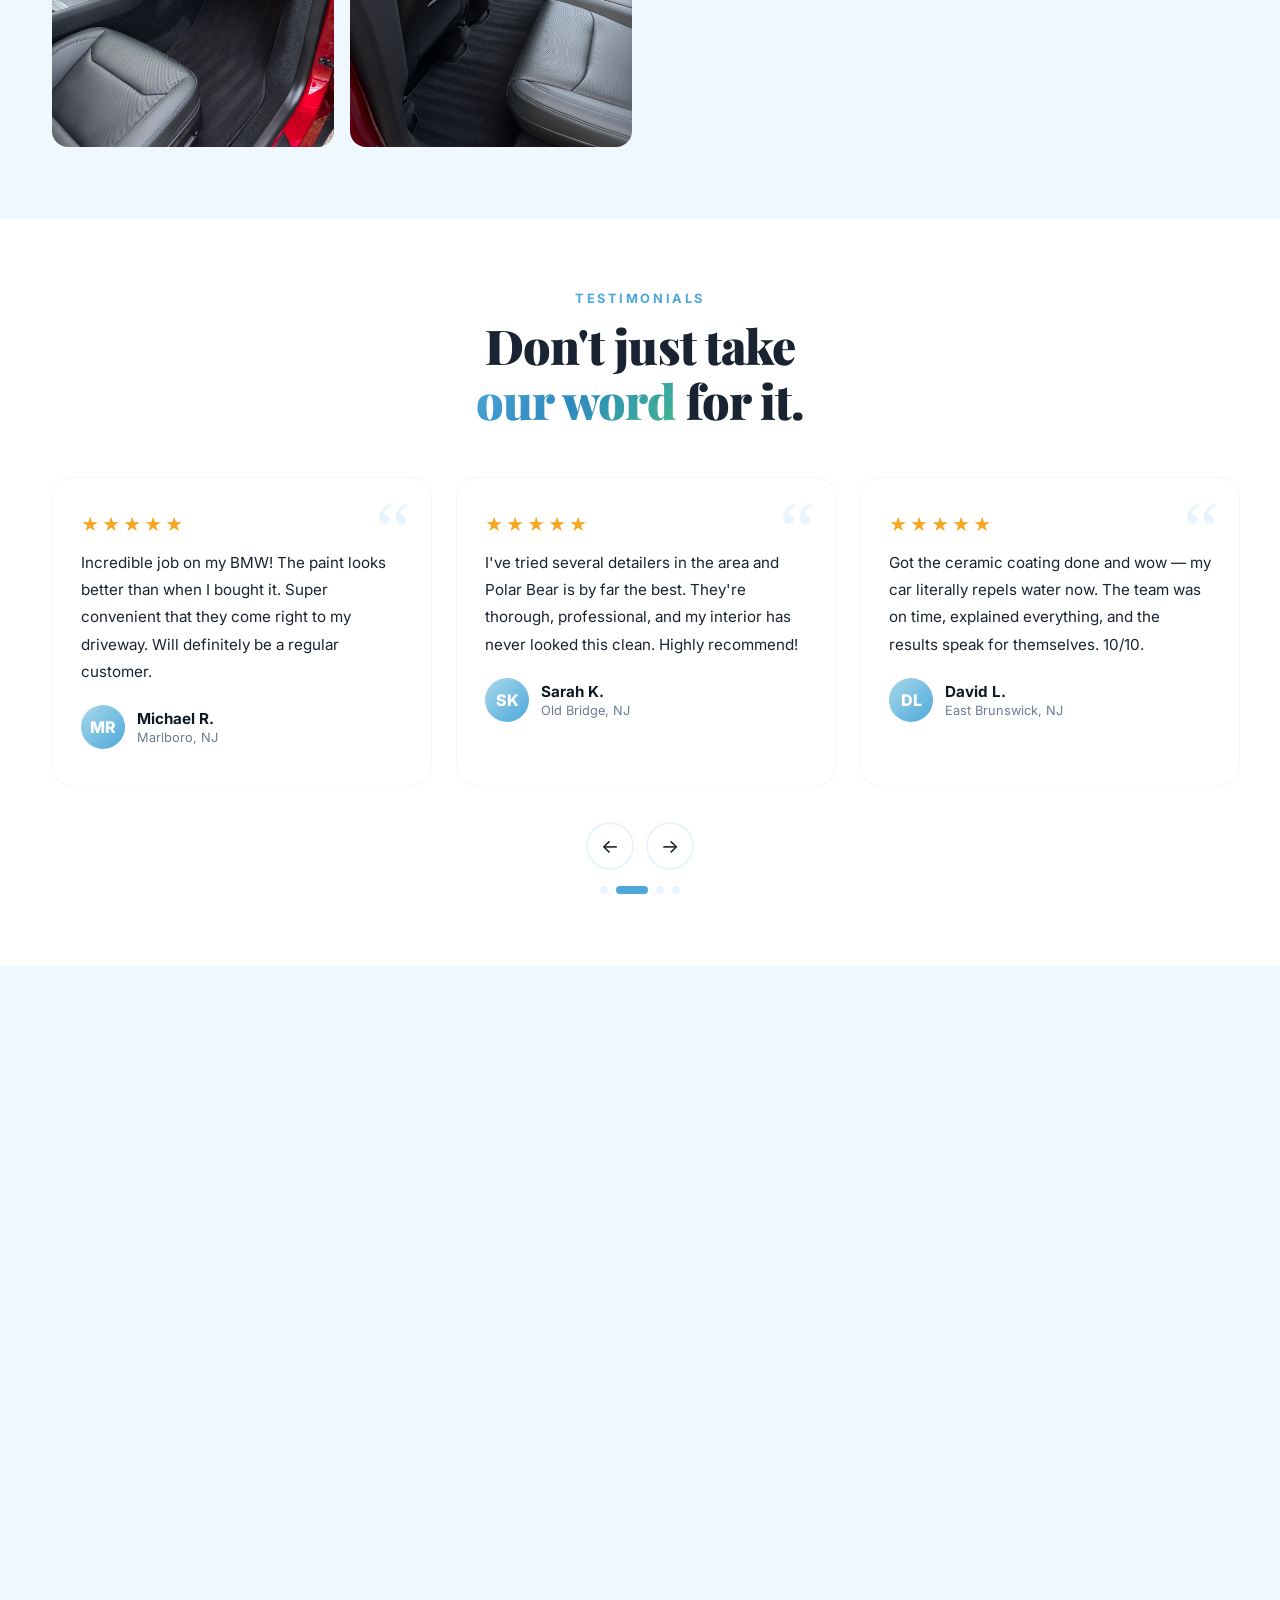
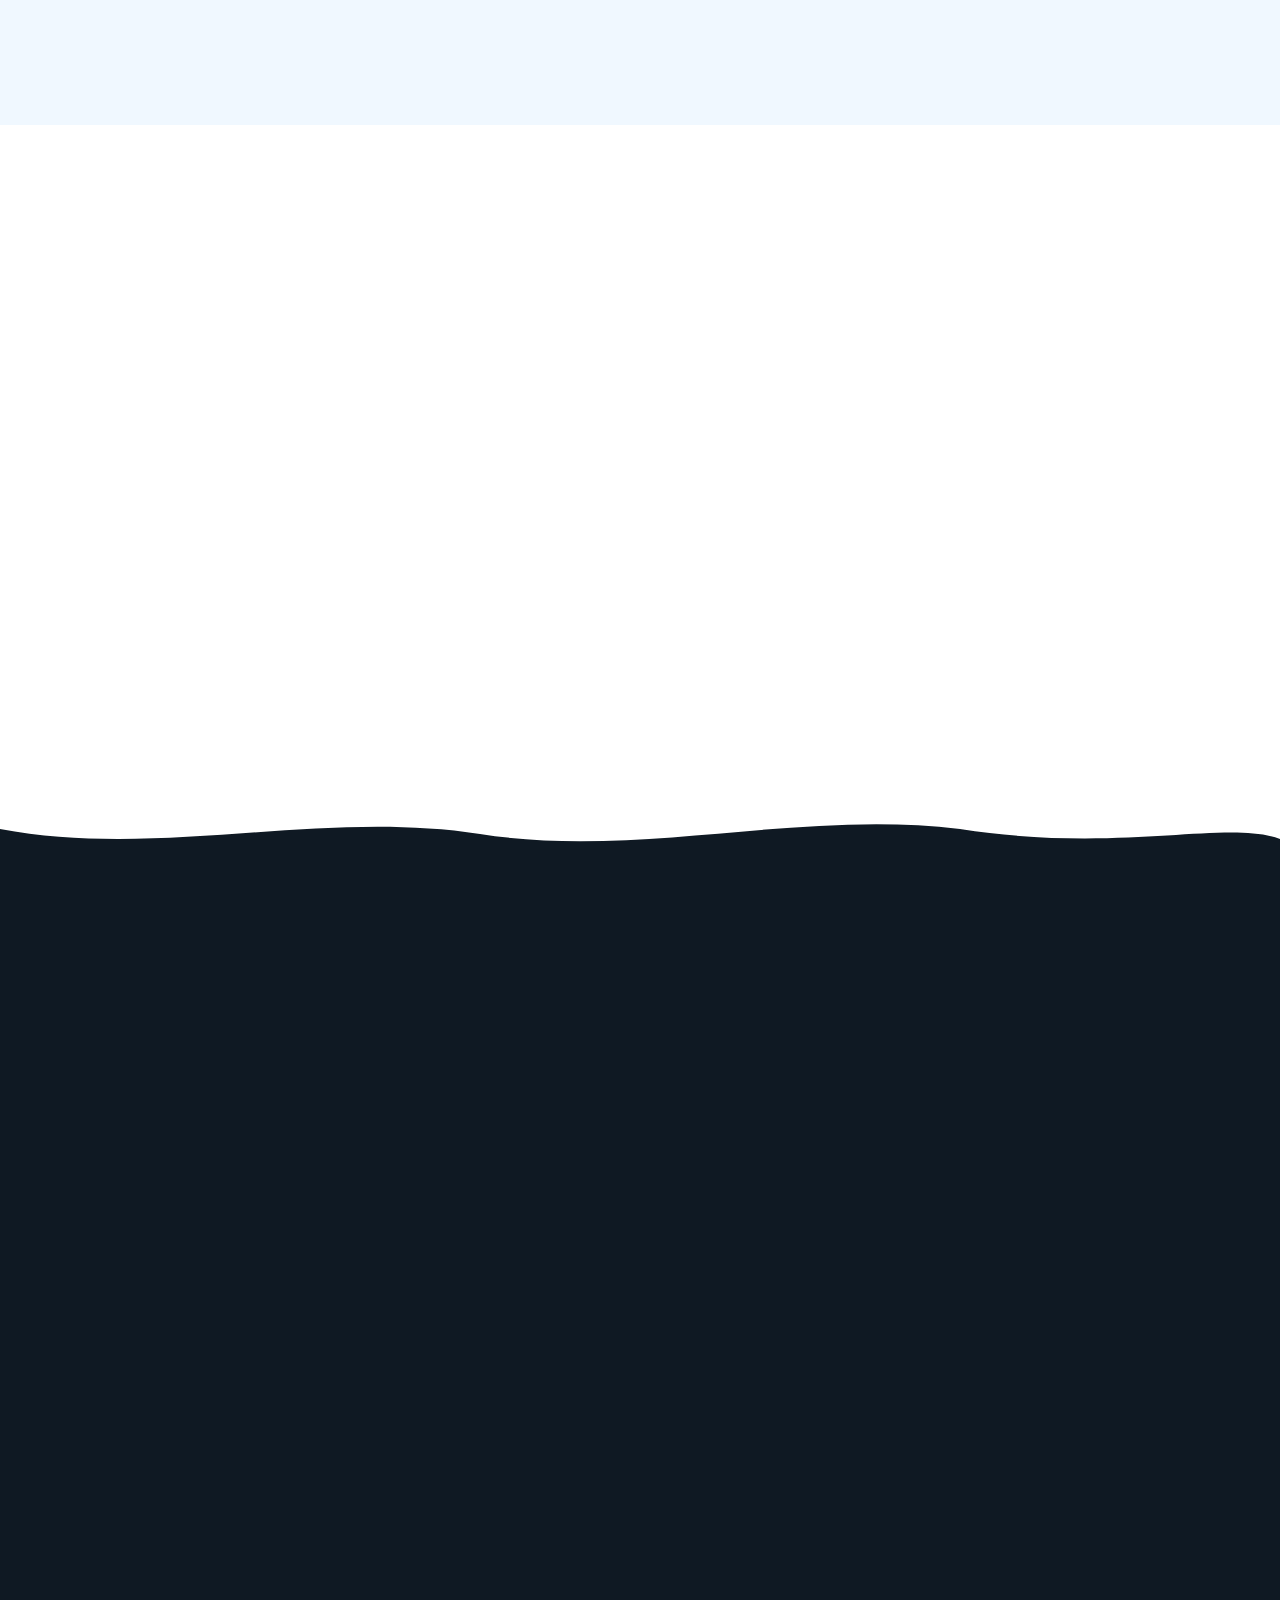
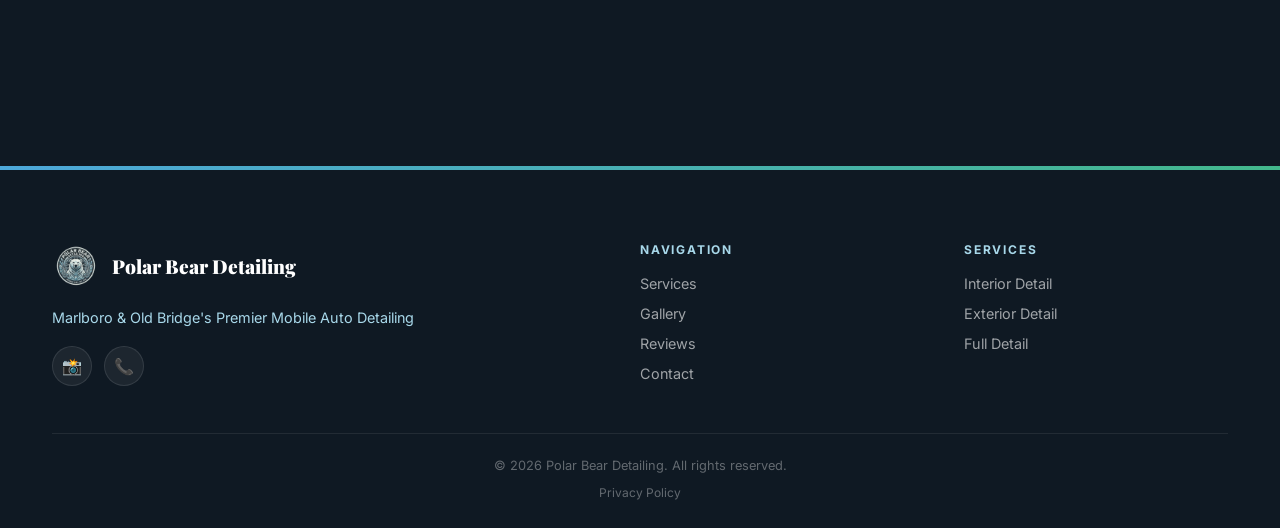
==== commit 28b86a83: "feat: add favicon, OG meta tags, robots.txt, sitemap.xml, apple-touch-icon, 404 page" ====
--- a/index.html
+++ b/index.html
@@ -5,6 +5,29 @@
   <meta name="viewport" content="width=device-width, initial-scale=1.0">
   <title>Polar Bear Detailing — Premium Mobile Auto Detailing | Marlboro & Old Bridge, NJ</title>
   <meta name="description" content="Polar Bear Detailing offers premium mobile auto detailing in Marlboro, Old Bridge & surrounding areas in NJ. We come to you!">
+
+  <!-- Favicons -->
+  <link rel="icon" type="image/png" sizes="32x32" href="favicon-32.png">
+  <link rel="icon" type="image/png" sizes="16x16" href="favicon-16.png">
+  <link rel="apple-touch-icon" sizes="180x180" href="apple-touch-icon.png">
+
+  <!-- Open Graph (Facebook, iMessage, etc.) -->
+  <meta property="og:type" content="website">
+  <meta property="og:title" content="Polar Bear Detailing — Premium Mobile Auto Detailing">
+  <meta property="og:description" content="Professional mobile auto detailing in Marlboro, Old Bridge & surrounding NJ areas. Interior, exterior & ceramic coating. We come to you!">
+  <meta property="og:image" content="https://glitch481.github.io/polarbeardetailing/og-image.jpg">
+  <meta property="og:url" content="https://glitch481.github.io/polarbeardetailing/">
+  <meta property="og:site_name" content="Polar Bear Detailing">
+
+  <!-- Twitter Card -->
+  <meta name="twitter:card" content="summary_large_image">
+  <meta name="twitter:title" content="Polar Bear Detailing — Premium Mobile Auto Detailing">
+  <meta name="twitter:description" content="Professional mobile auto detailing in Marlboro, Old Bridge & surrounding NJ areas. We come to you!">
+  <meta name="twitter:image" content="https://glitch481.github.io/polarbeardetailing/og-image.jpg">
+
+  <!-- Theme Color (browser address bar) -->
+  <meta name="theme-color" content="#0f1923">
+
   <link rel="stylesheet" href="styles.css">
   <script src="siteData.js" defer></script>
   <script src="script.js" defer></script>
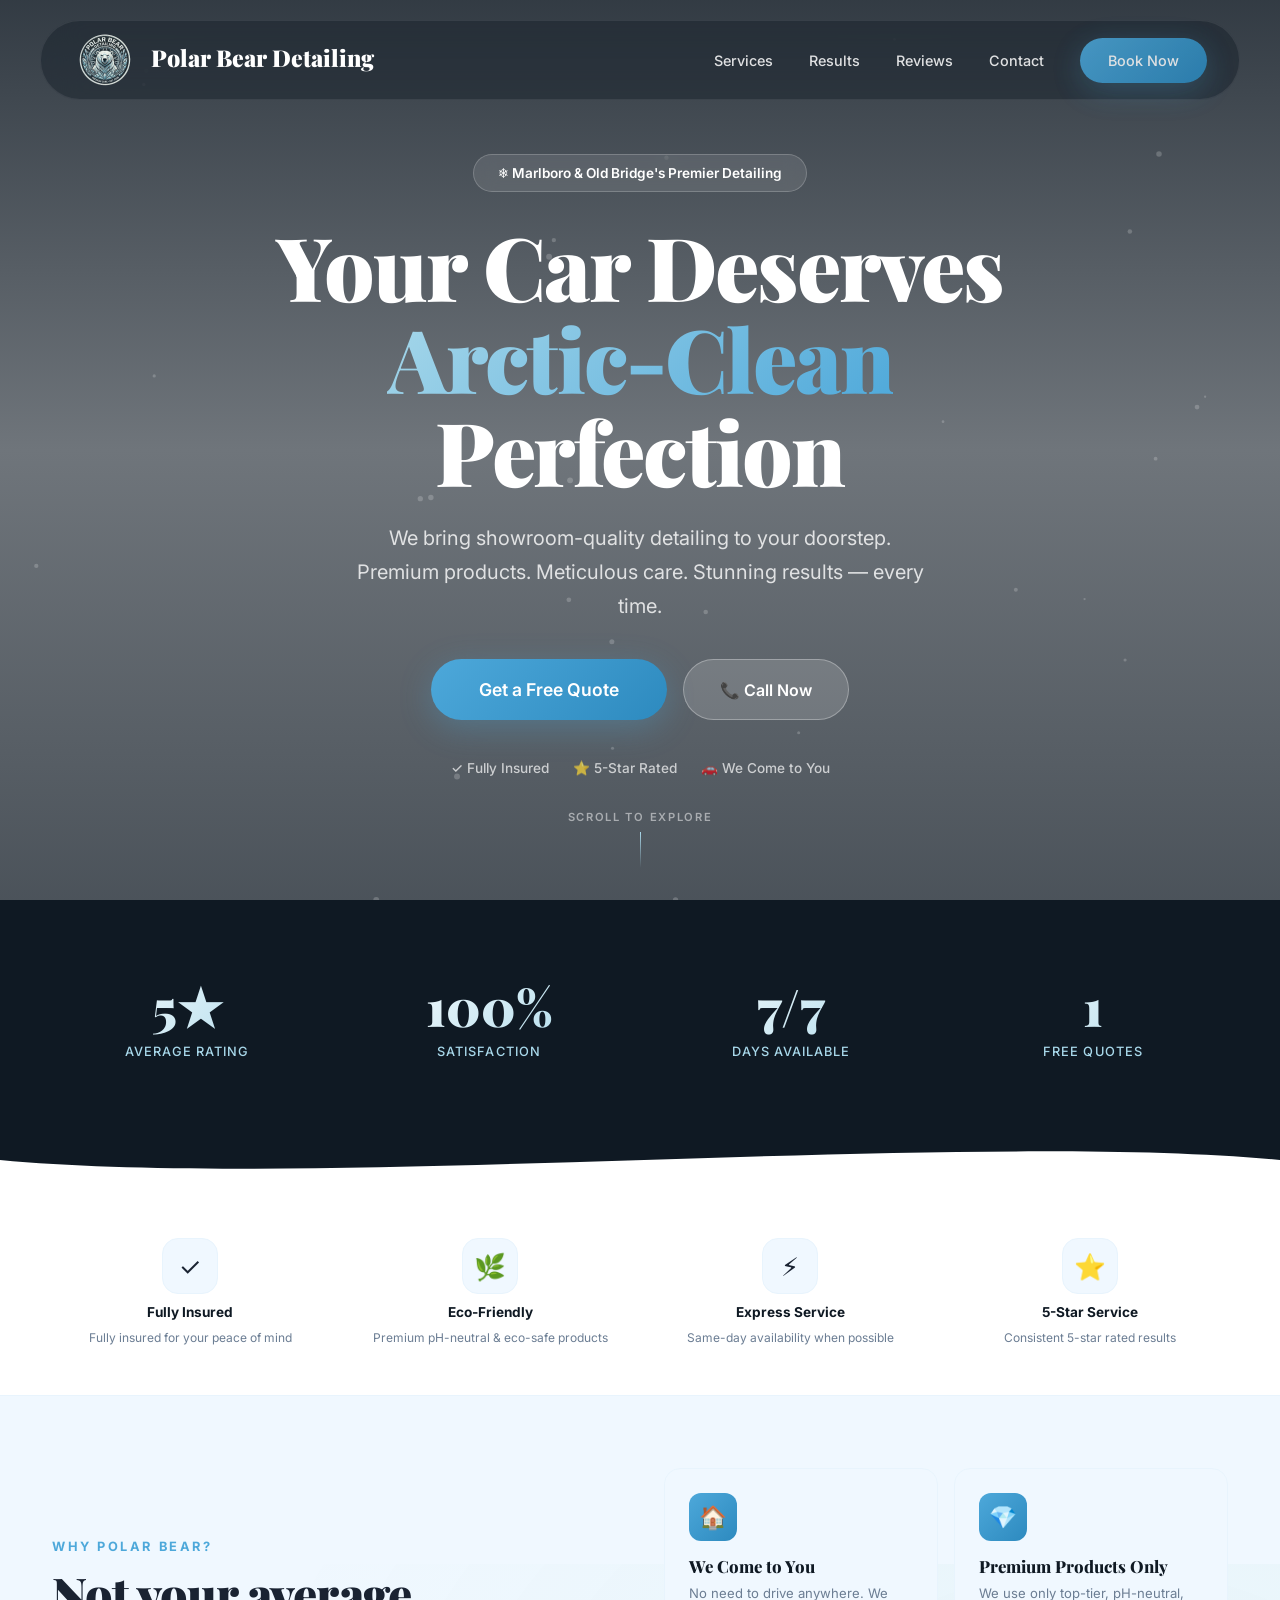
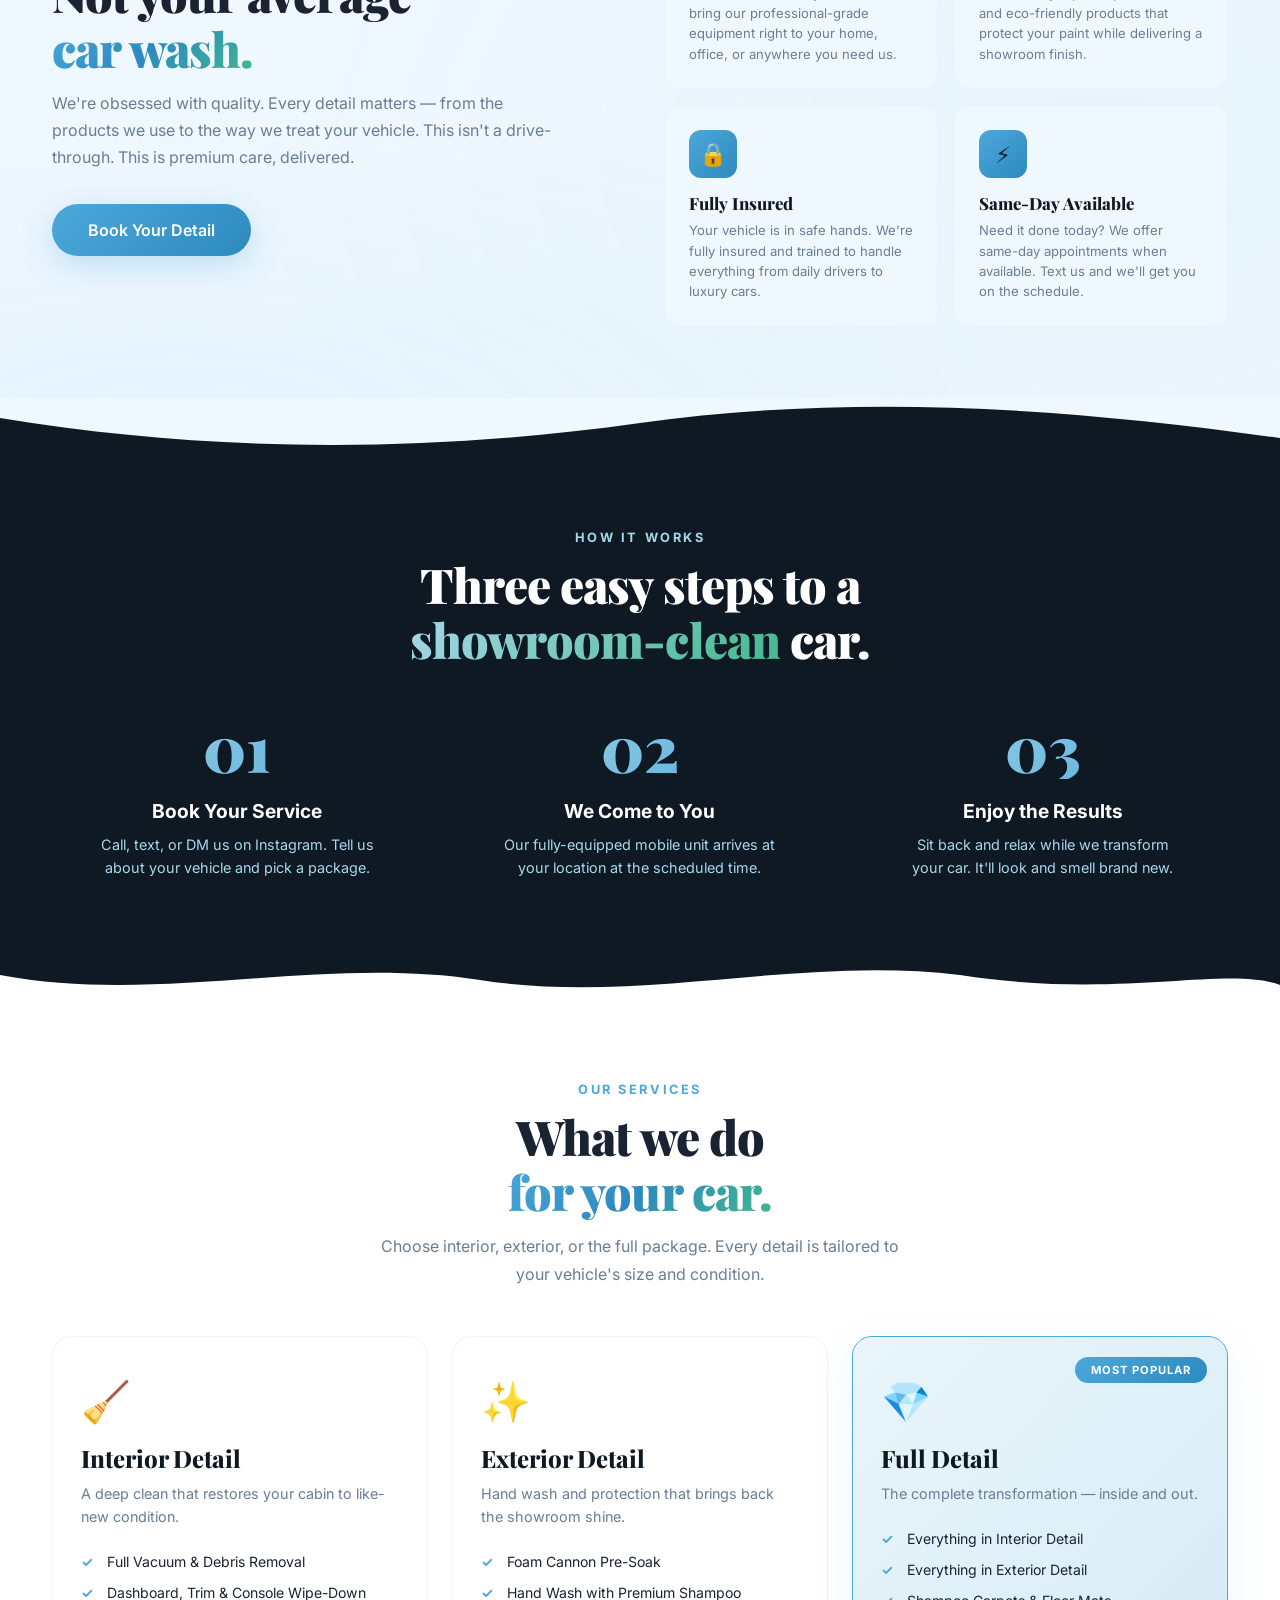
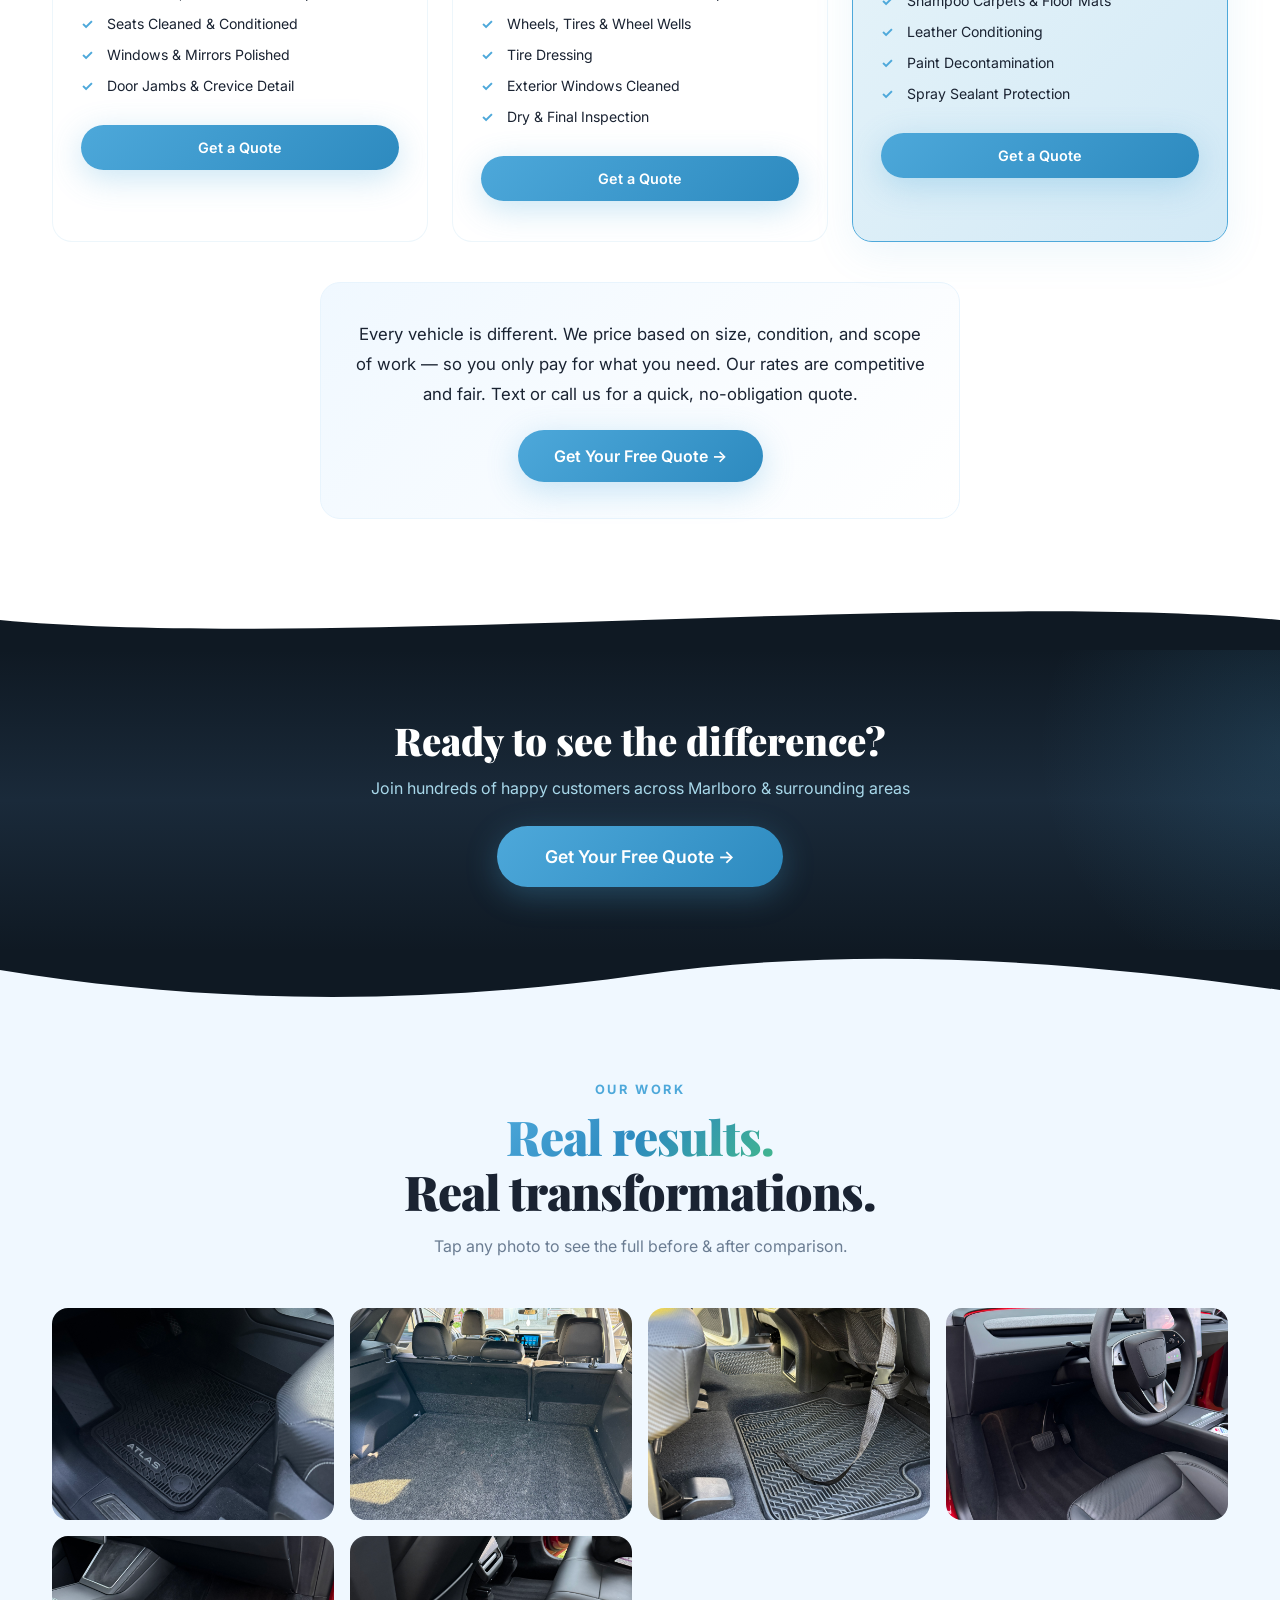
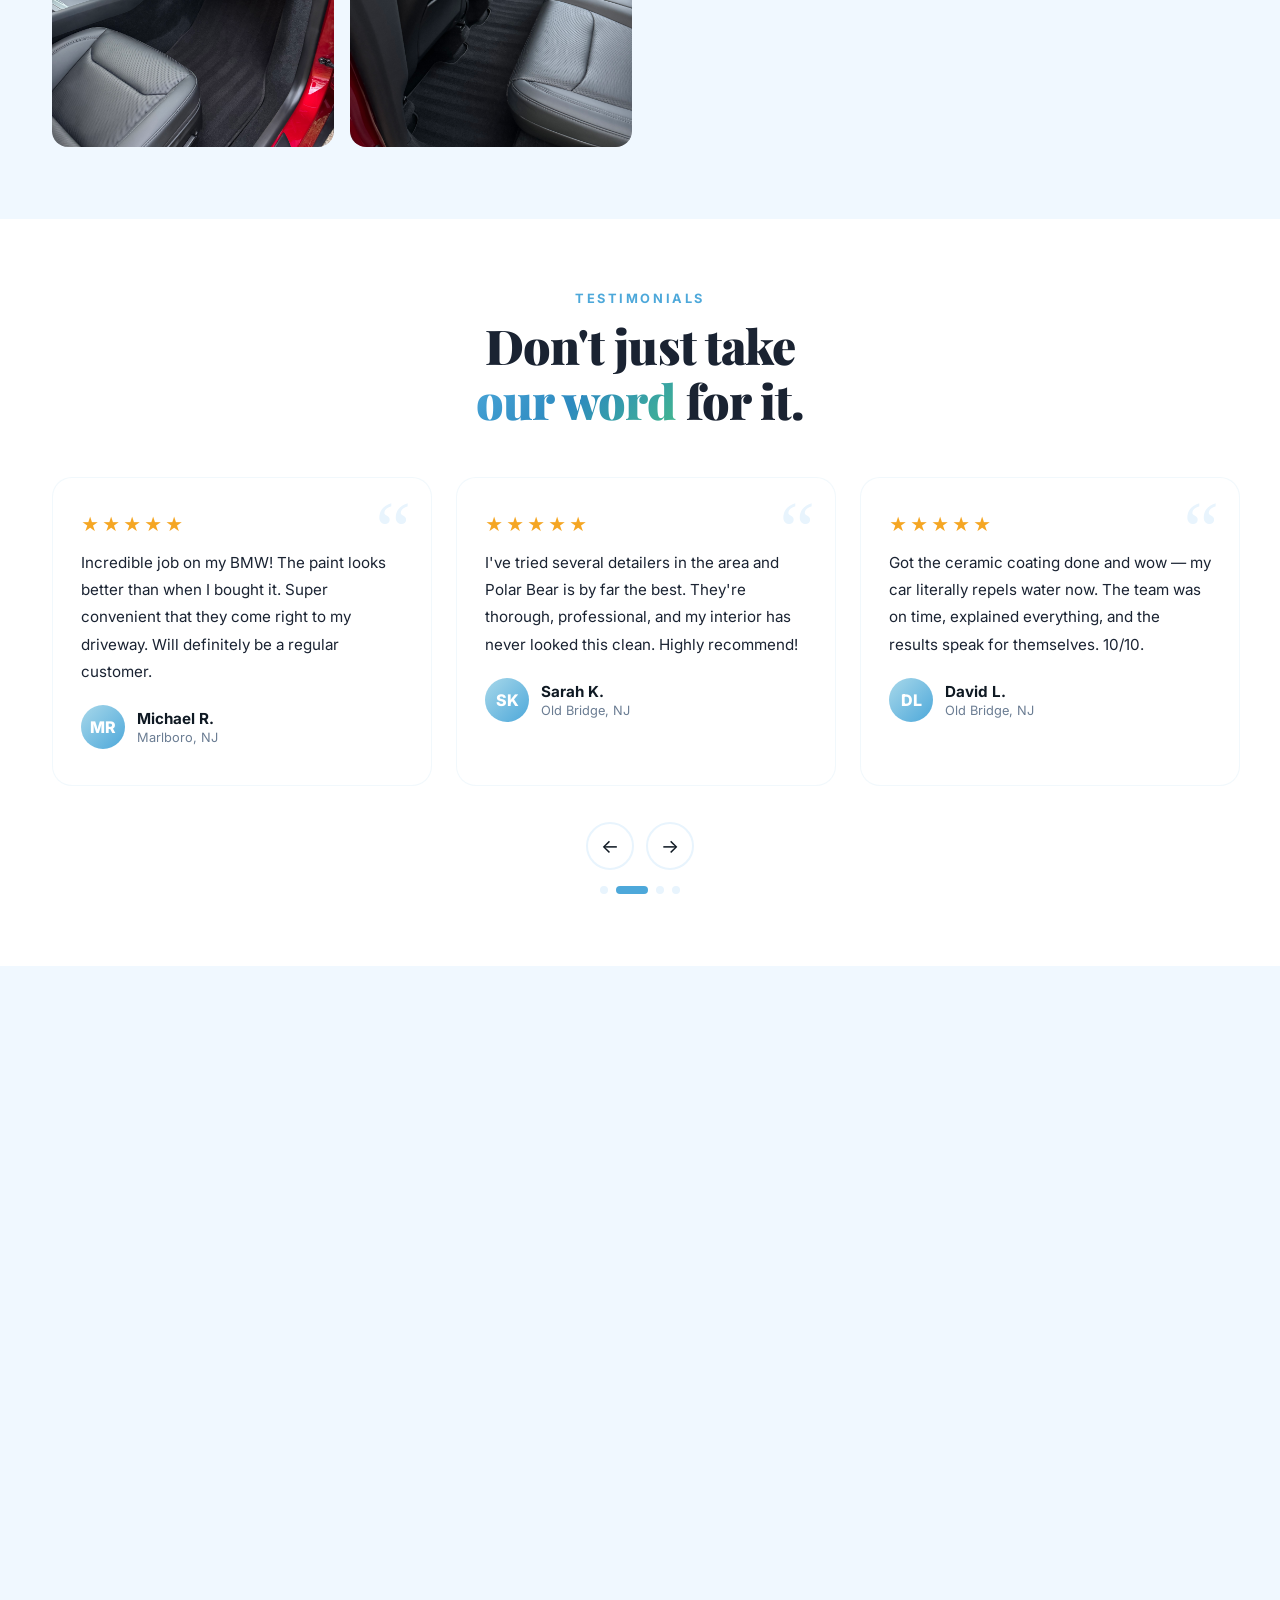
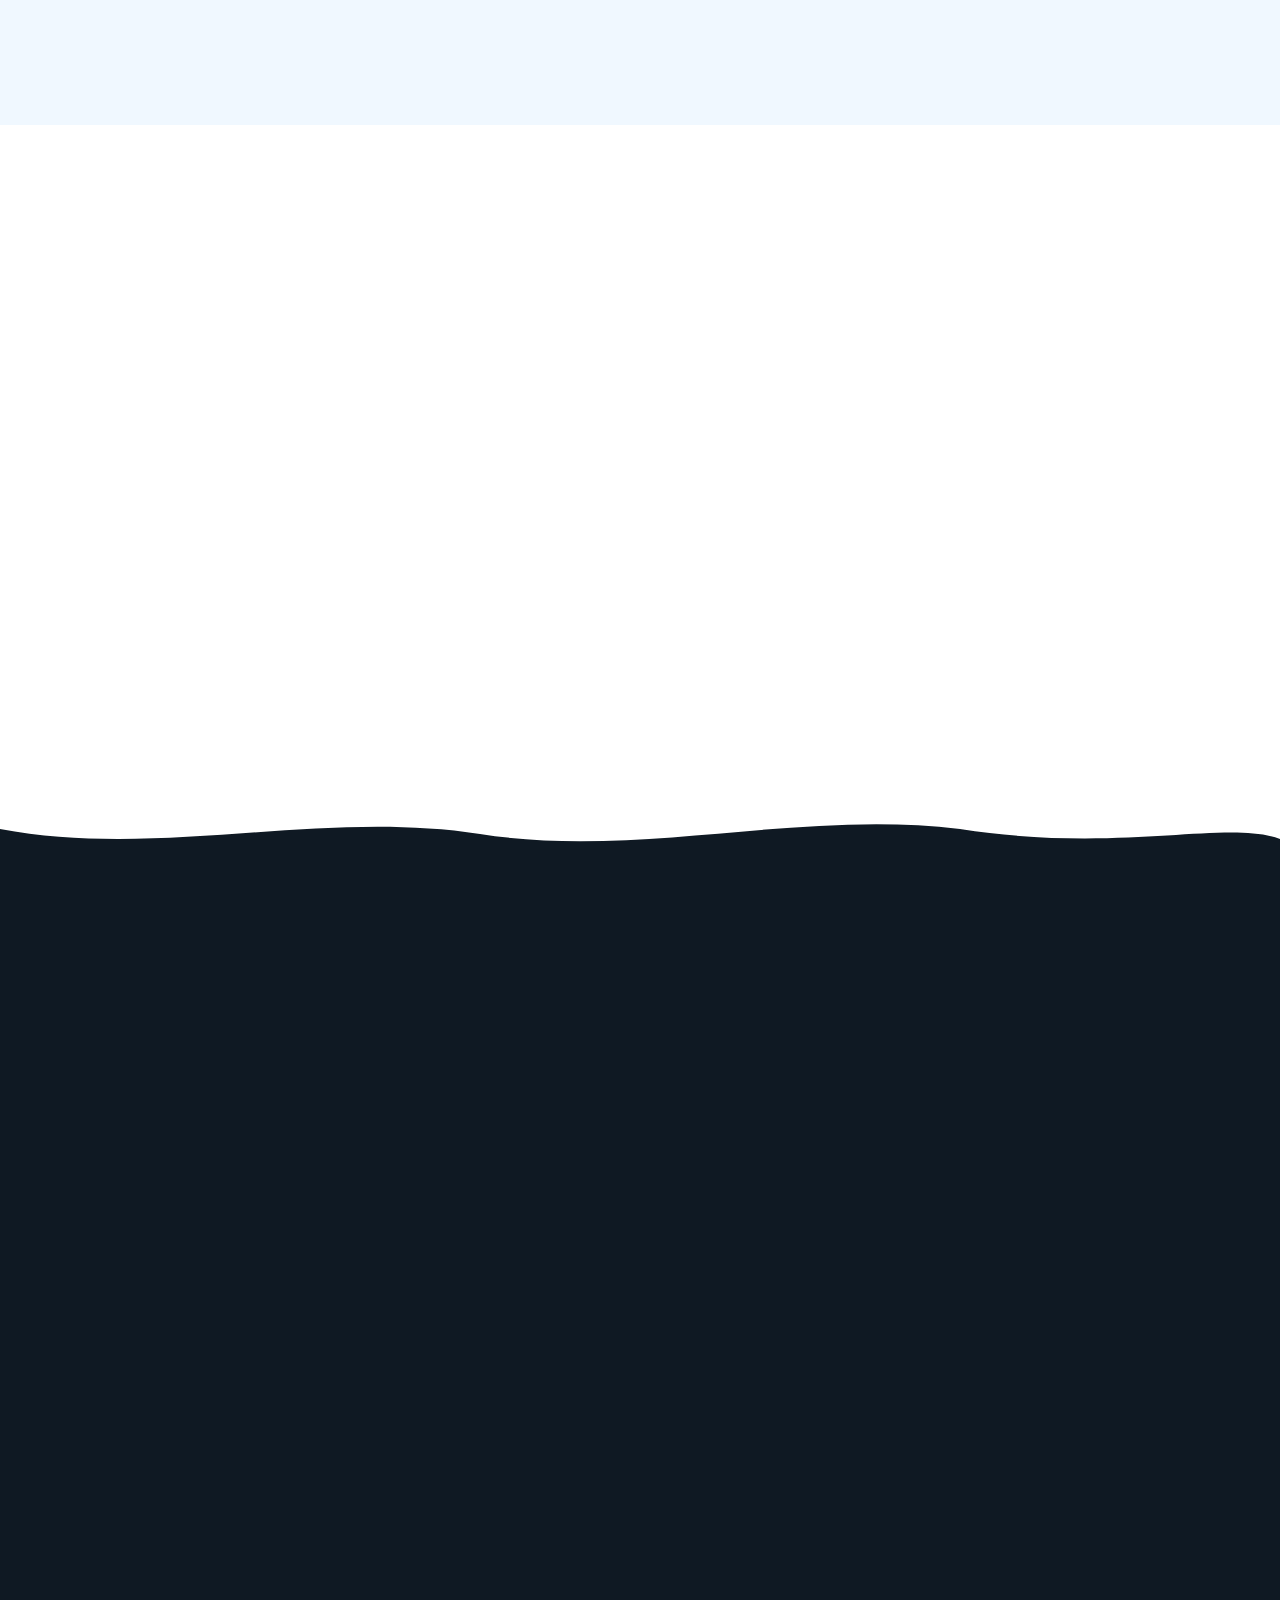
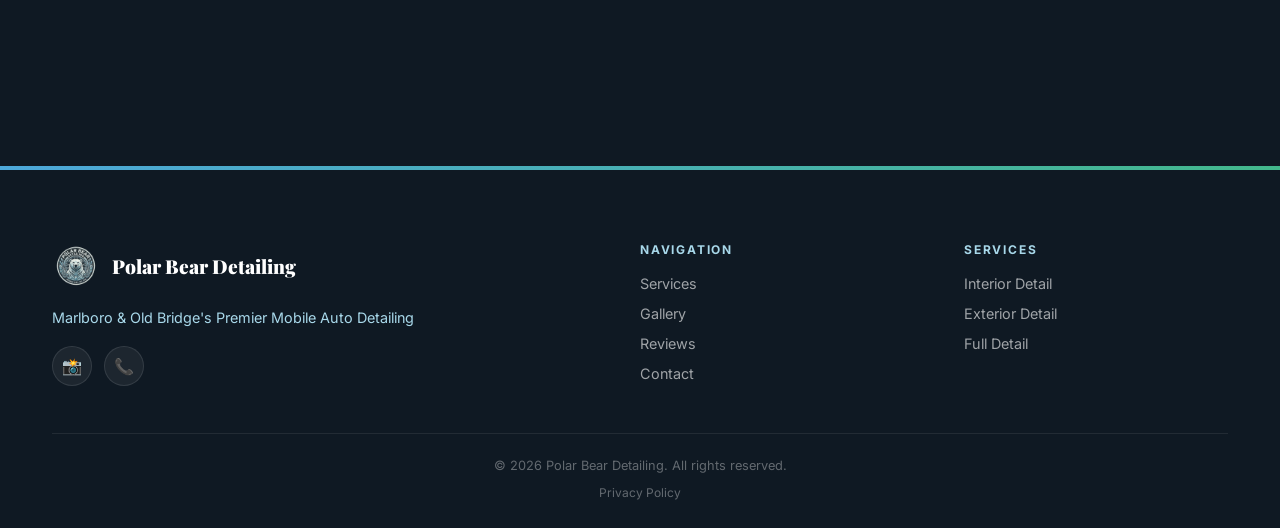
==== commit efbb89bd: "fix: consistency audit — fix cities, remove dead heroImage ref, create proper OG image" ====
--- a/index.html
+++ b/index.html
@@ -144,7 +144,7 @@
     <div class="container">
       <div class="cta-break-inner" data-reveal="scale">
         <h2>Ready to see the difference?</h2>
-        <p>Join hundreds of happy customers across Marlboro, Old Bridge & surrounding areas</p>
+        <p>Join hundreds of happy customers across Marlboro & surrounding areas</p>
         <a href="#contact" class="btn btn-primary btn-lg">Get Your Free Quote →</a>
       </div>
     </div>
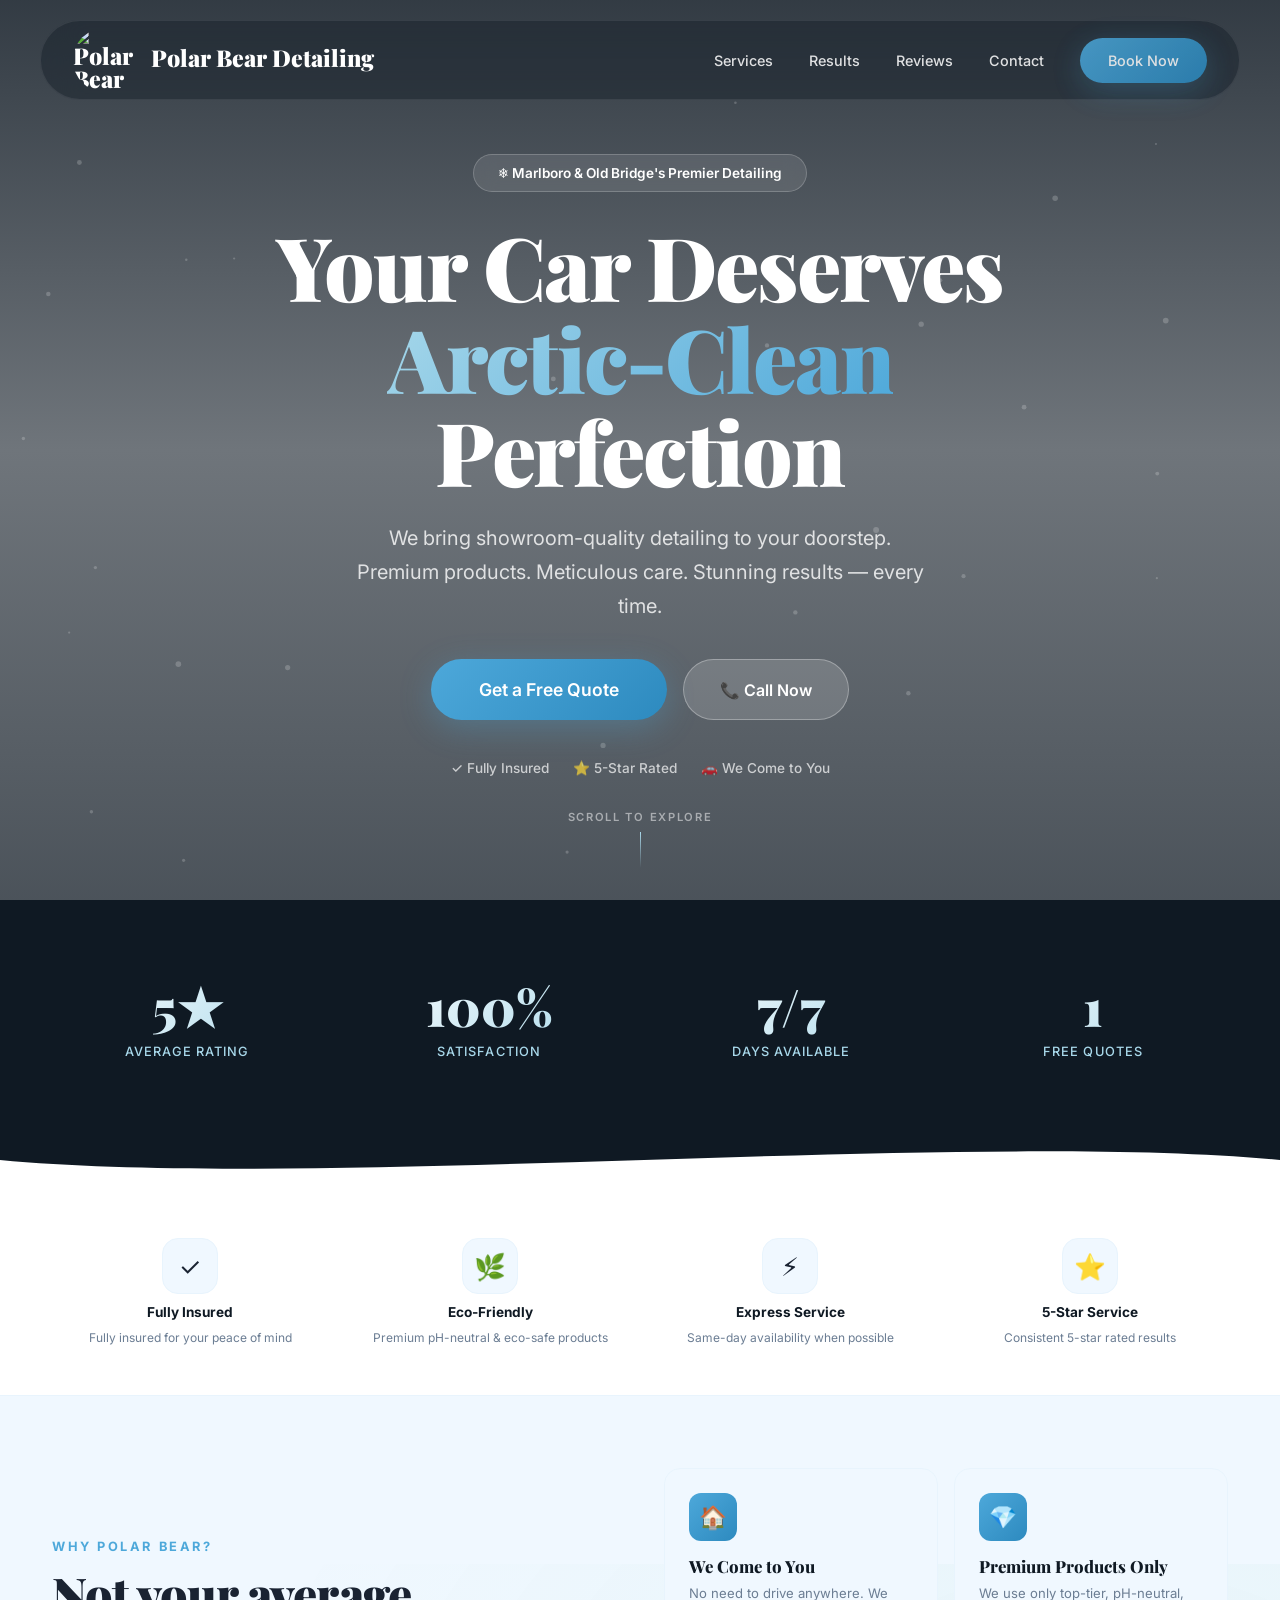
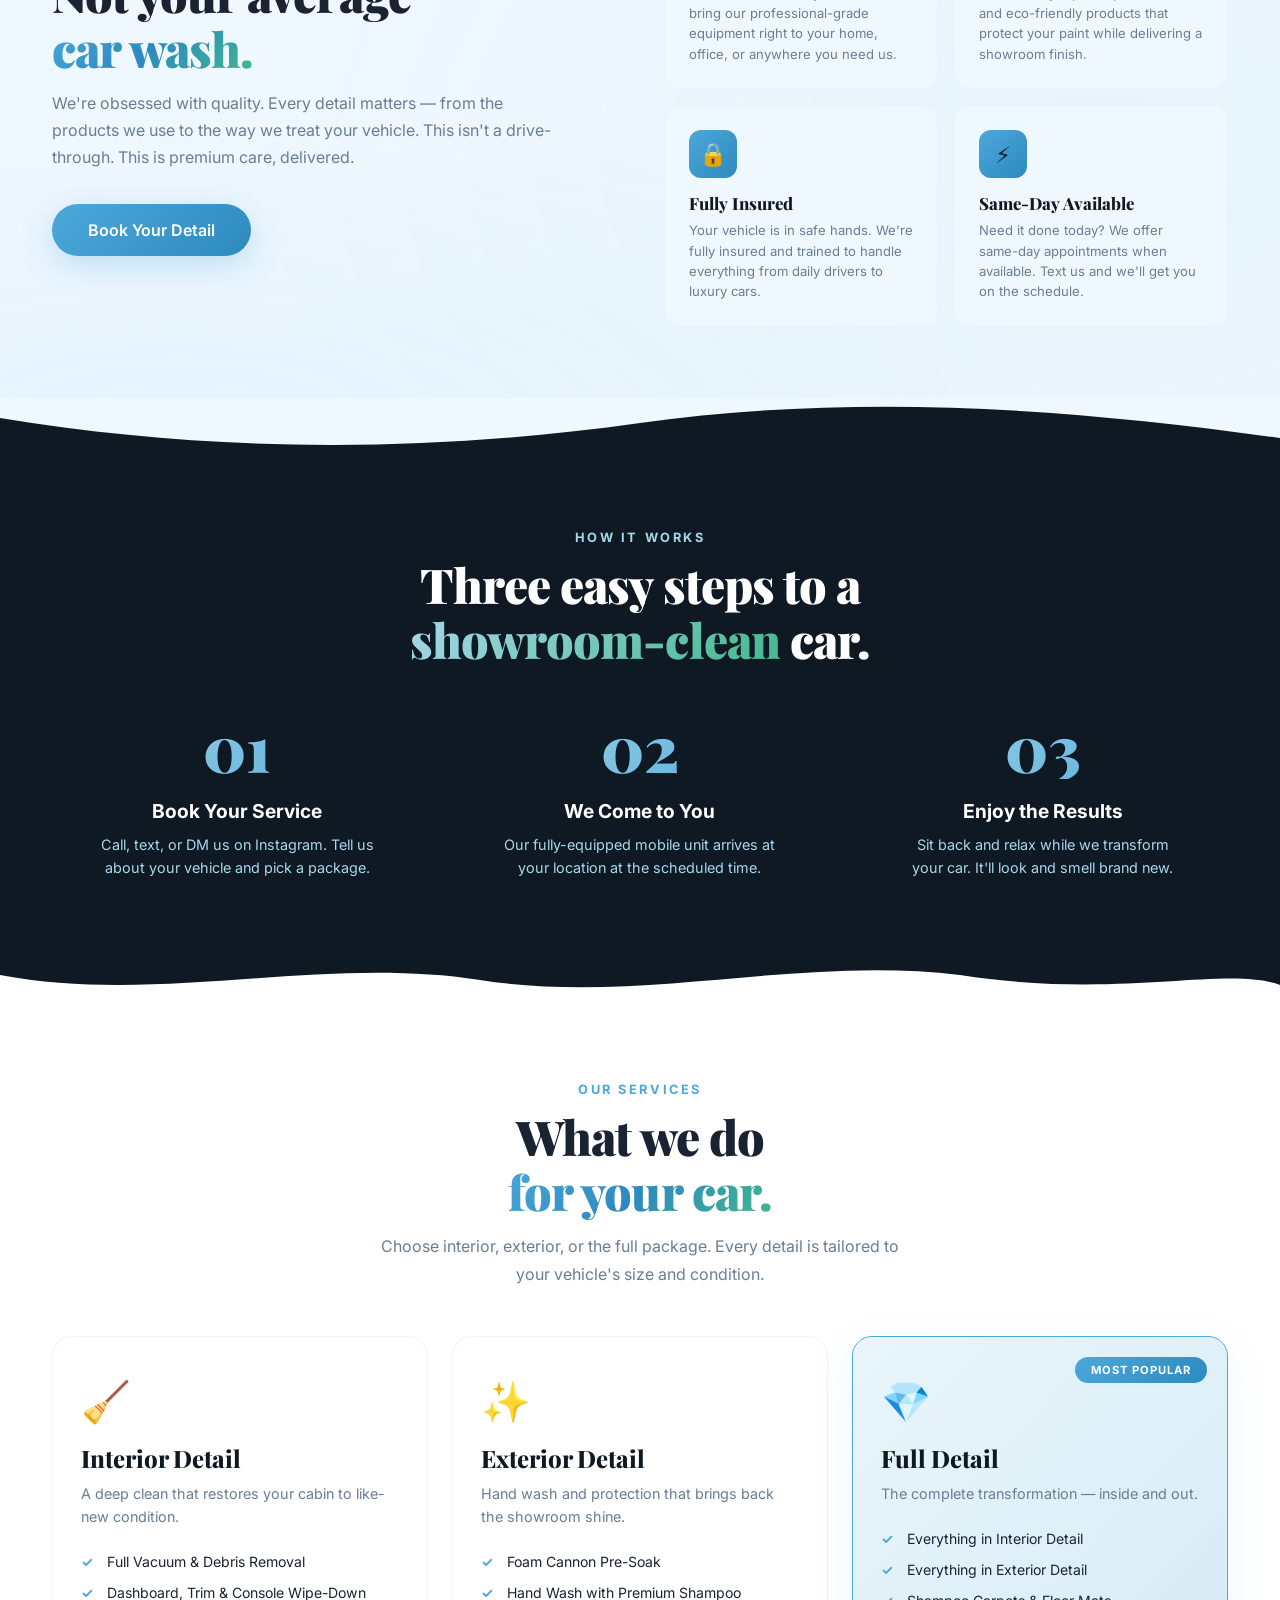
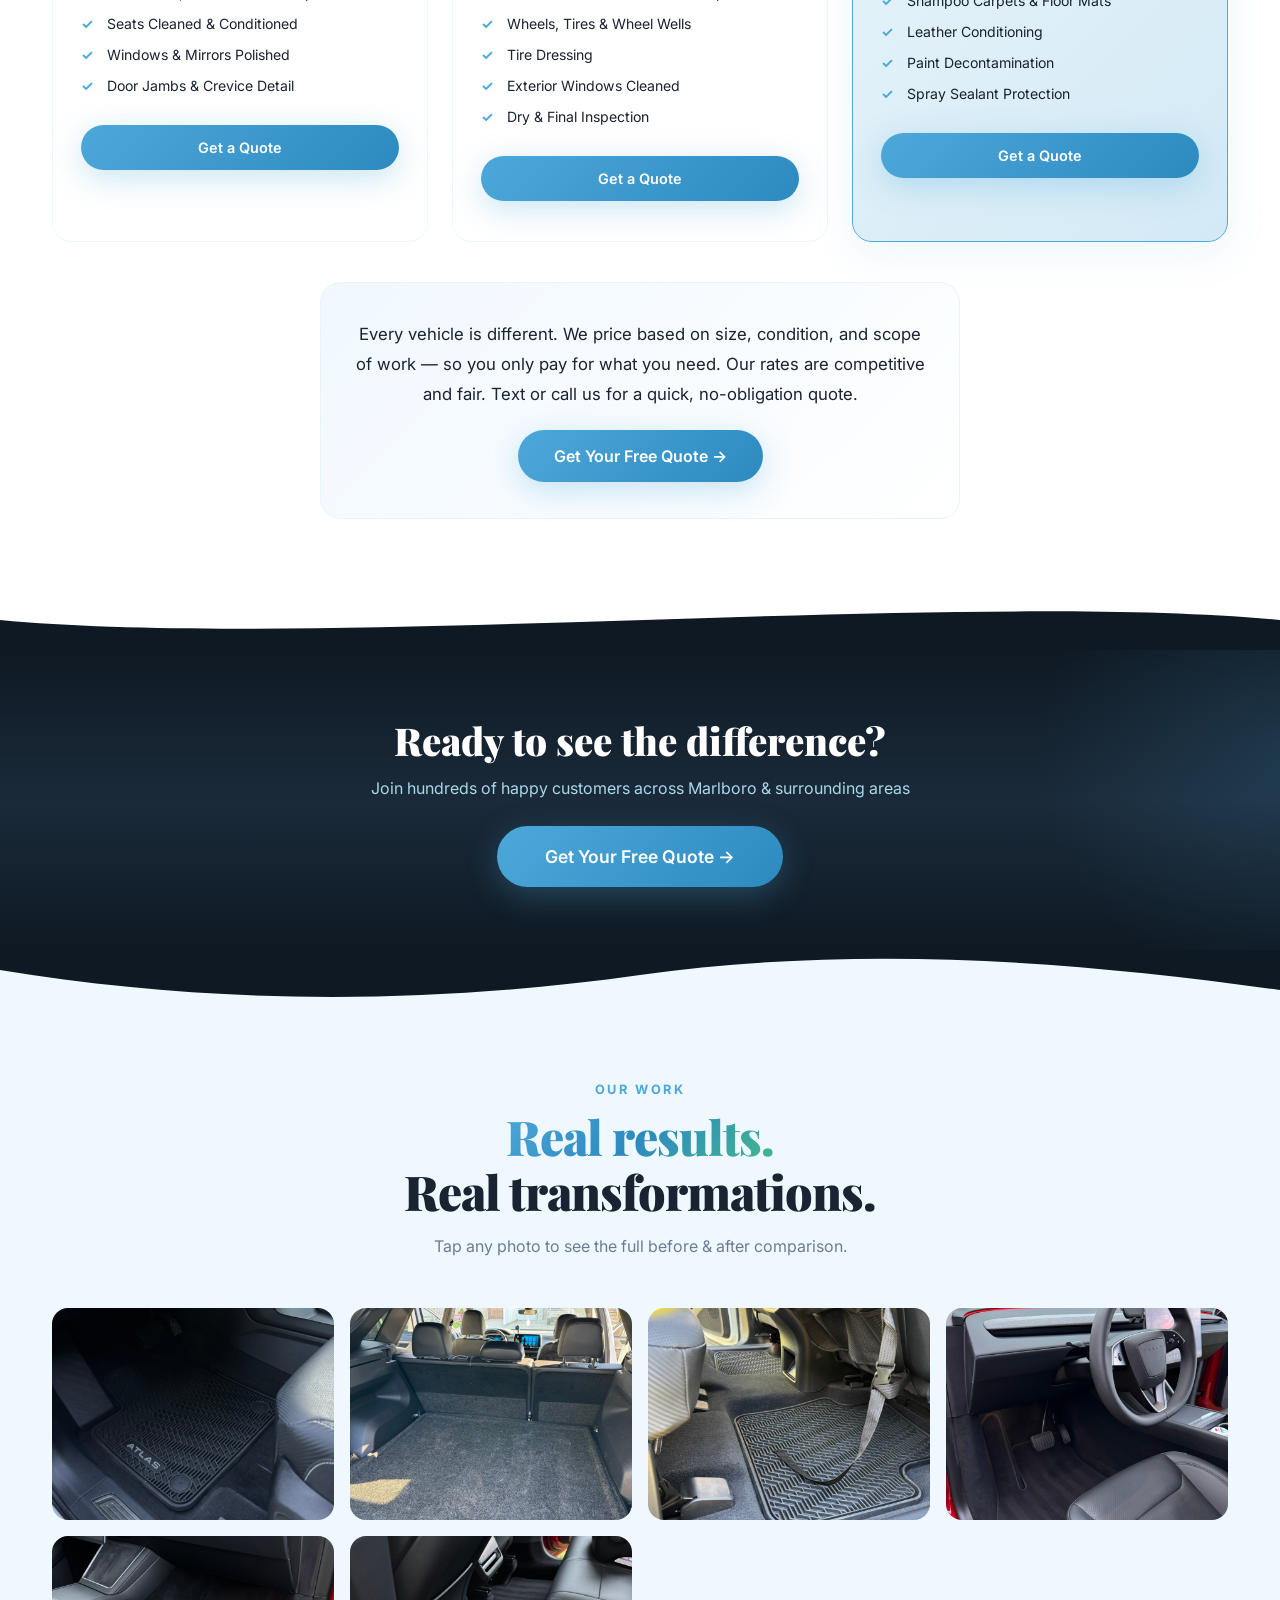
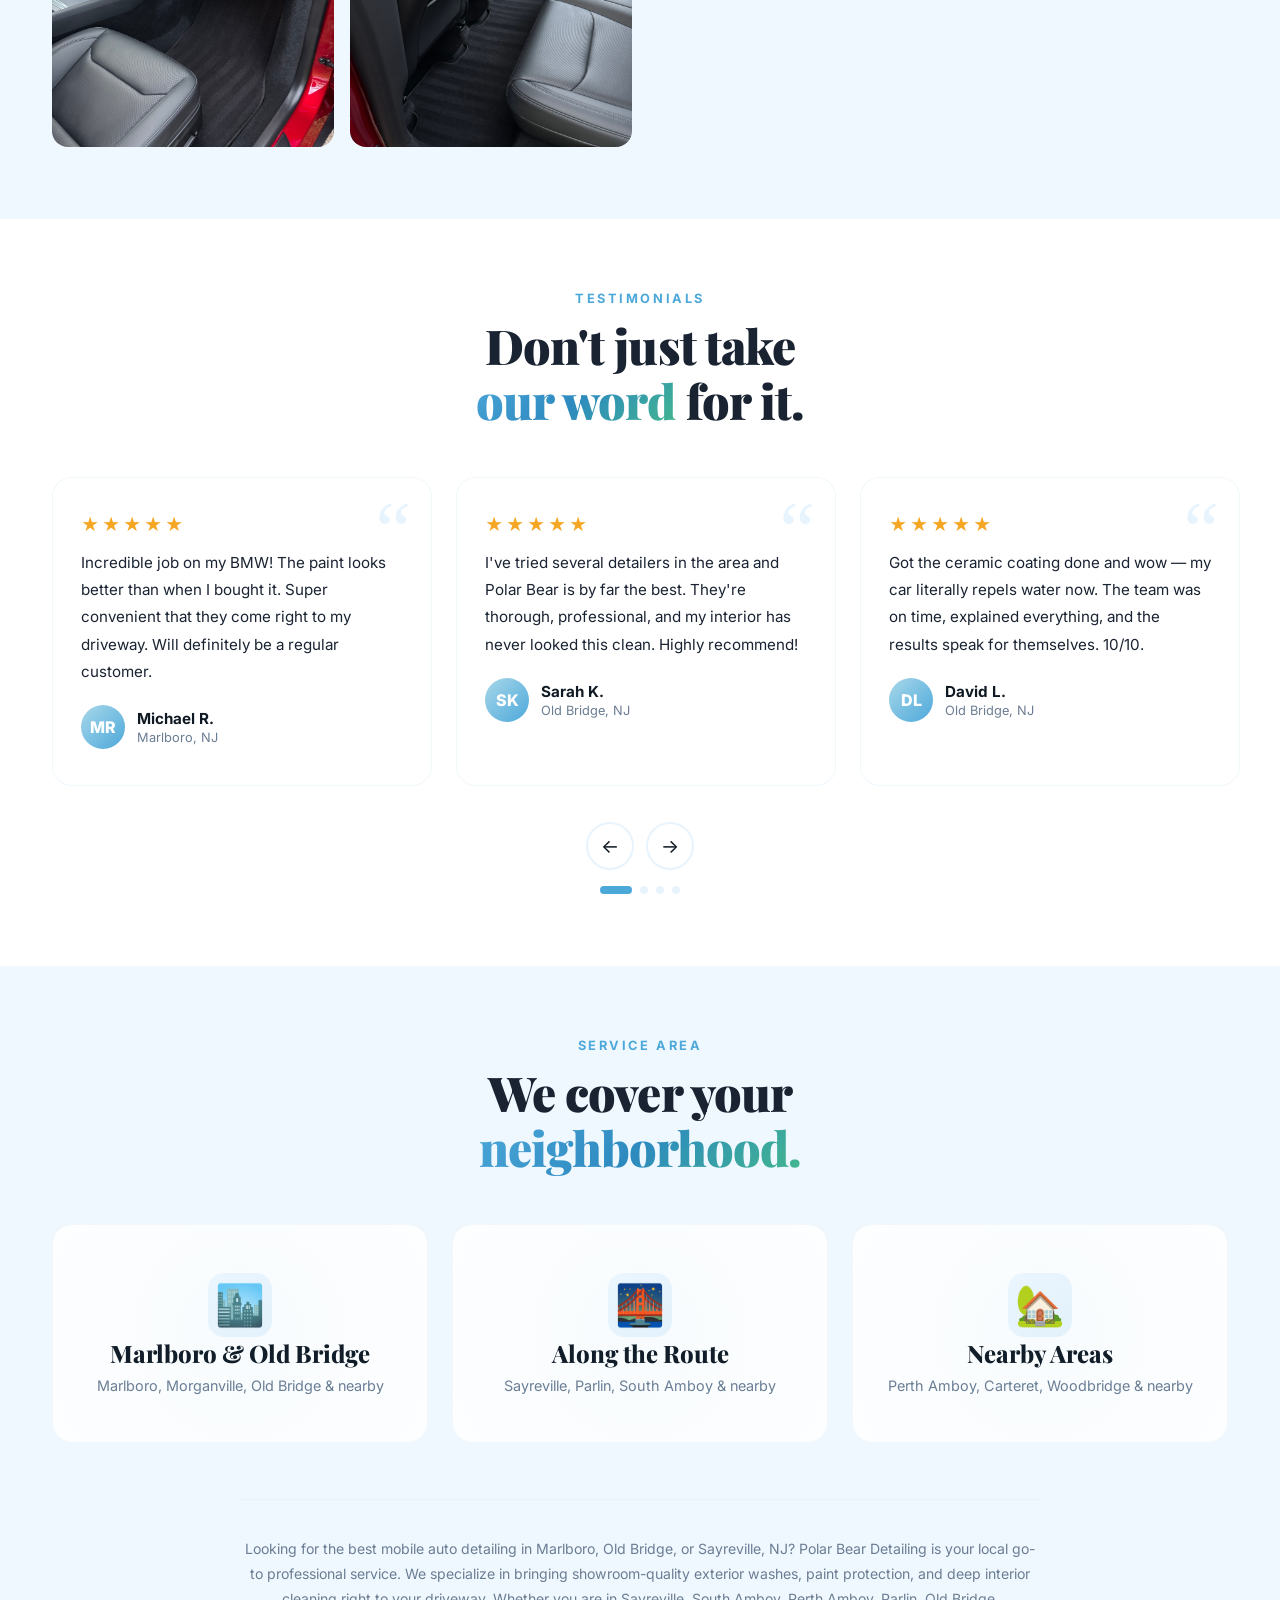
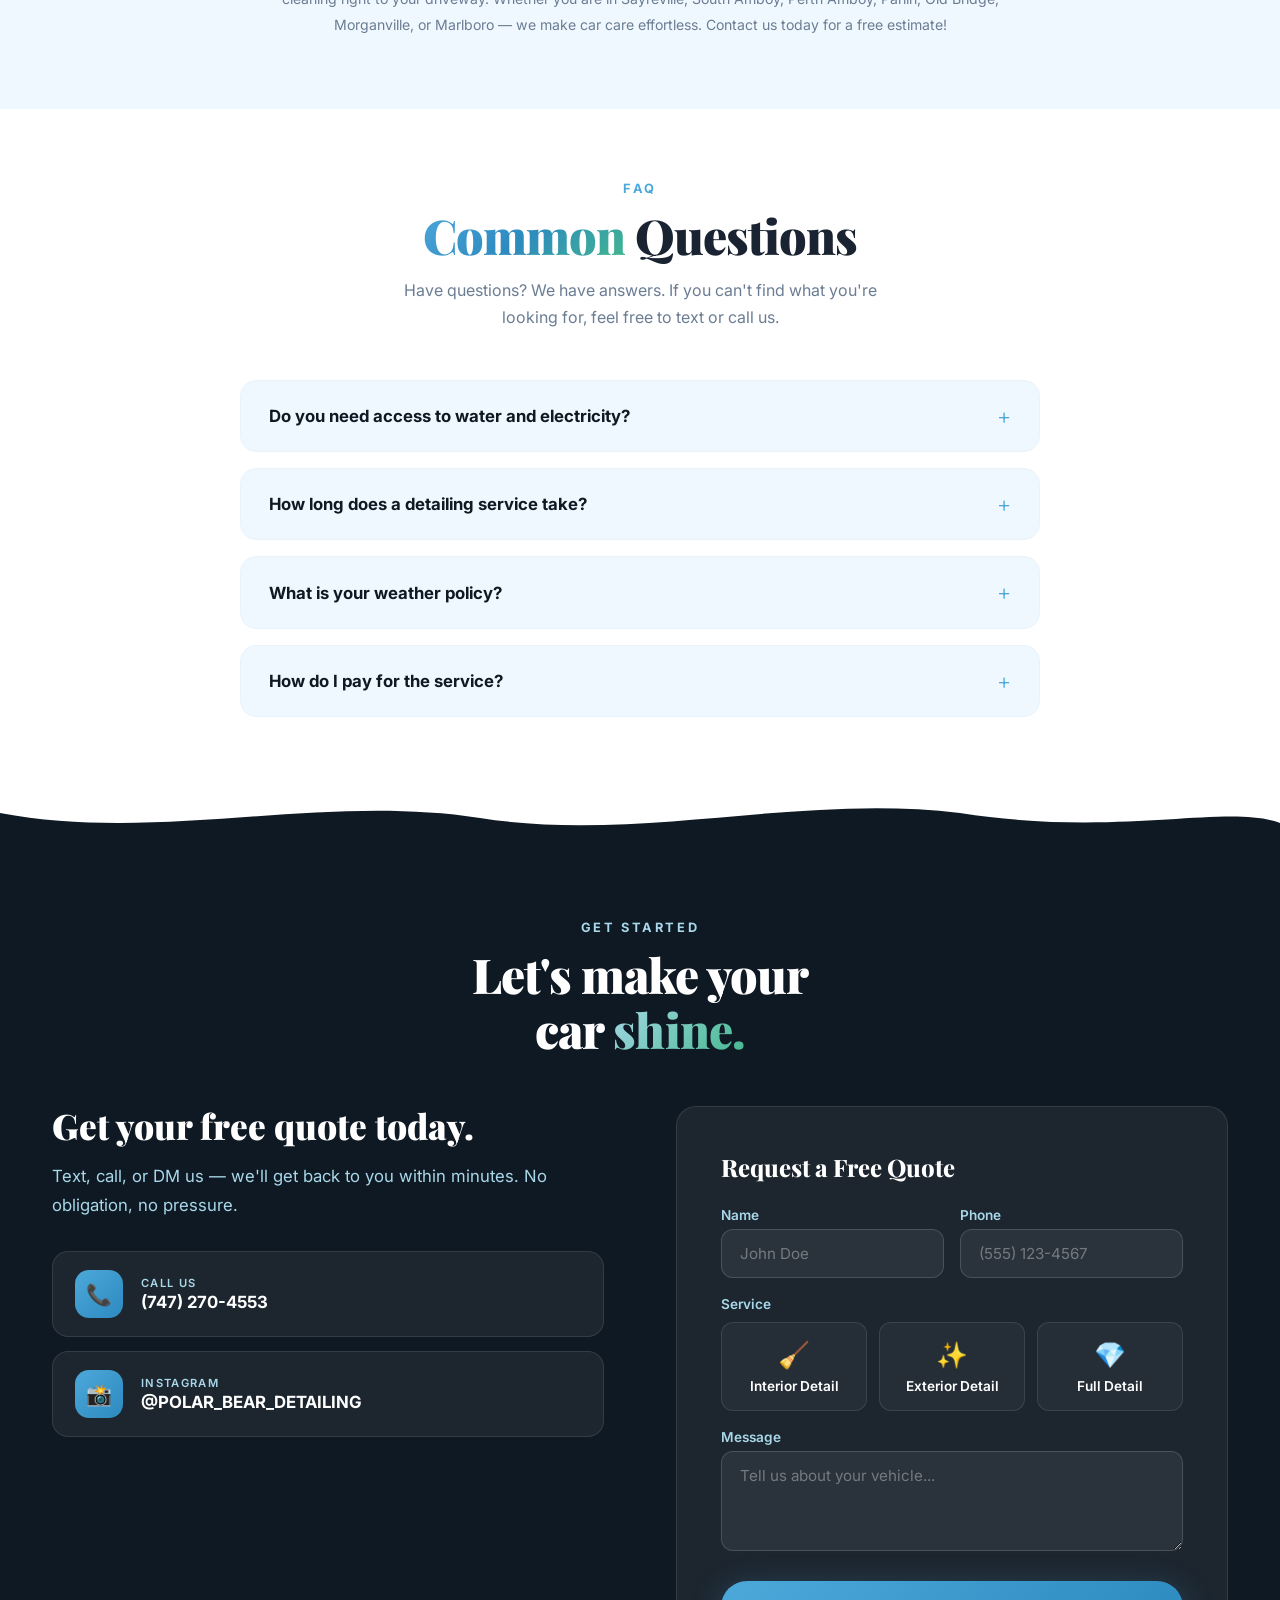
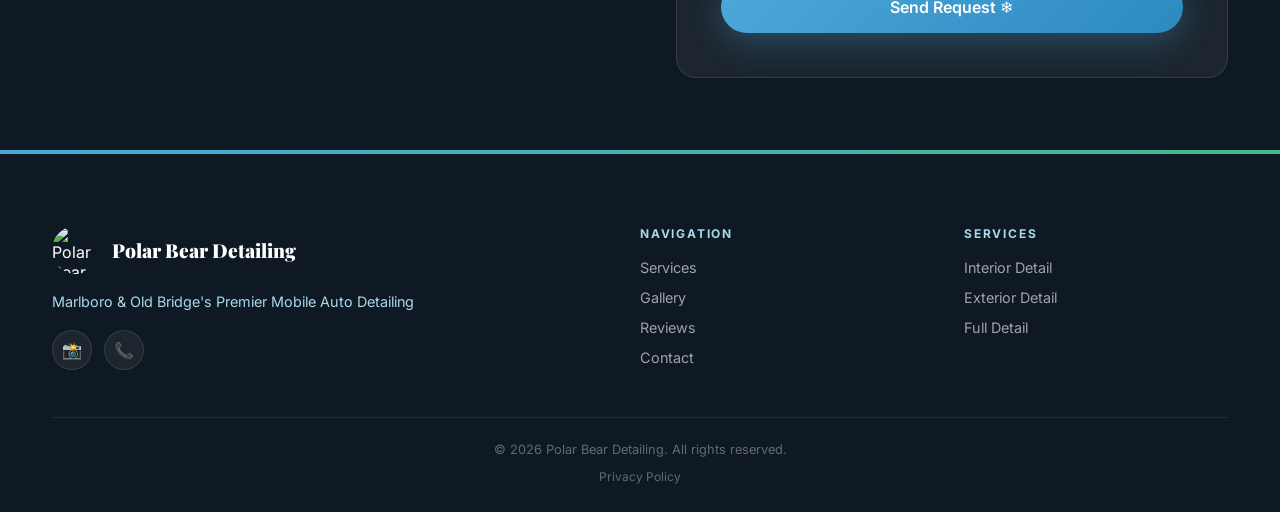
==== commit d851be84: "fix: complete 27-point audit — compress images (72MB→3.7MB), remove dead code, add a11y/SEO/PWA, cle" ====
--- a/index.html
+++ b/index.html
@@ -28,16 +28,21 @@
   <!-- Theme Color (browser address bar) -->
   <meta name="theme-color" content="#0f1923">
 
+  <!-- Canonical & Manifest -->
+  <link rel="canonical" href="https://glitch481.github.io/polarbeardetailing/">
+  <link rel="manifest" href="manifest.json">
+
   <link rel="stylesheet" href="styles.css">
   <script src="siteData.js" defer></script>
   <script src="script.js" defer></script>
+  <noscript><style>.splash-screen{display:none}</style><p style="text-align:center;padding:40px;font-size:1.2rem">Please enable JavaScript to view this website.</p></noscript>
 </head>
 <body>
 
   <!-- SPLASH SCREEN -->
   <div class="splash-screen" id="splash-screen">
     <div class="splash-content">
-      <img src="Logo/photo_2026-04-29_18-53-47 (1).png" alt="Polar Bear Detailing" class="splash-logo-img">
+      <img src="logo/polar-bear-logo.png" alt="Polar Bear Detailing" class="splash-logo-img">
       <div class="splash-name">Polar Bear Detailing</div>
       <div class="splash-bar"><div class="splash-bar-fill"></div></div>
     </div>
@@ -61,24 +66,25 @@
     </div>
   </nav>
 
-  <div class="mobile-menu" id="mobile-menu">
+  <nav class="mobile-menu" id="mobile-menu" role="navigation" aria-label="Mobile navigation">
     <a href="#services">Services</a><a href="#gallery">Results</a><a href="#reviews">Reviews</a><a href="#contact">Contact</a>
-  </div>
+  </nav>
 
   <!-- HERO — fullscreen with background image -->
   <section class="hero" id="hero">
     <video class="hero-bg" id="hero-bg" autoplay muted loop playsinline>
       <source src="images/hero-video.mp4" type="video/mp4">
+      Your browser does not support the video element.
     </video>
     <div class="hero-overlay"></div>
-    <canvas class="hero-particles" id="particles-canvas"></canvas>
+    <canvas class="hero-particles" id="particles-canvas" role="presentation" aria-hidden="true"></canvas>
     <div class="hero-inner">
       <div class="hero-badge">❄️ Marlboro & Old Bridge's Premier Detailing</div>
       <h1>Your Car Deserves<br><em>Arctic-Clean</em> Perfection</h1>
       <p class="hero-sub">We bring showroom-quality detailing to your doorstep. Premium products. Meticulous care. Stunning results — every time.</p>
       <div class="hero-cta">
         <a href="#contact" class="btn btn-primary btn-lg">Get a Free Quote</a>
-        <a href="" class="btn btn-glass" id="hero-call">📞 Call Now</a>
+        <a href="#contact" class="btn btn-glass" id="hero-call">📞 Call Now</a>
       </div>
       <div class="hero-trust">
         <div class="hero-trust-item">✓ Fully Insured</div>
@@ -89,6 +95,7 @@
     <div class="hero-scroll"><span>Scroll to explore</span><div class="scroll-line"></div></div>
   </section>
 
+  <main>
   <!-- STATS BAR -->
   <section class="stats" id="stats-section">
     <div class="container"><div class="stats-grid" id="stats-grid"></div></div>
@@ -236,6 +243,8 @@
     </div>
   </section>
 
+  </main>
+
   <!-- FOOTER -->
   <div class="footer-aurora"></div>
   <footer class="footer">
@@ -250,19 +259,19 @@
         <div><h4>Services</h4><ul class="footer-links" id="footer-services"></ul></div>
       </div>
       <div class="footer-bottom" id="footer-bottom"></div>
-      <div style="text-align:center;padding-top:12px;font-size:.75rem"><a href="privacy.html" style="color:rgba(255,255,255,.35);transition:color .3s" onmouseover="this.style.color='var(--glacier-l)'" onmouseout="this.style.color='rgba(255,255,255,.35)'">Privacy Policy</a></div>
+      <div class="footer-privacy"><a href="privacy.html">Privacy Policy</a></div>
     </div>
   </footer>
 
   <!-- FLOATING CTA -->
   <div class="floating-cta" id="floating-cta">
-    <a href="tel:" id="float-call" class="float-btn float-phone">📞</a>
-    <a href="" target="_blank" id="float-insta" class="float-btn float-insta">📸</a>
+    <a href="tel:" id="float-call" class="float-btn float-phone" aria-label="Call us">📞</a>
+    <a href="" target="_blank" id="float-insta" class="float-btn float-insta" aria-label="Follow us on Instagram">📸</a>
   </div>
 
   <!-- LIGHTBOX -->
   <div class="lightbox" id="lightbox">
-    <button class="lightbox-close" id="lightbox-close">&times;</button>
+    <button class="lightbox-close" id="lightbox-close" aria-label="Close lightbox">&times;</button>
     <img id="lightbox-img" src="" alt="">
     <div class="ba-lightbox-container" id="ba-lightbox">
       <img class="ba-lb-after" id="ba-lb-after" src="" alt="After">
--- a/styles.css
+++ b/styles.css
@@ -191,14 +191,6 @@
 .cta-break-inner{text-align:center;position:relative;z-index:1}
 .cta-break h2{font-family:'Playfair Display',serif;font-size:clamp(1.6rem,3.5vw,2.4rem);font-weight:900;color:#fff;margin-bottom:12px}
 .cta-break p{font-size:1rem;color:var(--glacier-l);margin-bottom:28px}
-.ba-container{max-width:900px;margin:0 auto;position:relative;border-radius:var(--radius);overflow:hidden;box-shadow:0 24px 64px rgba(15,25,35,.15);cursor:ew-resize;touch-action:none;user-select:none}
-.ba-container img{width:100%;display:block}
-.ba-overlay{position:absolute;inset:0;overflow:hidden}
-.ba-overlay img{position:absolute;top:0;left:0;width:100%;height:100%;object-fit:cover}
-.ba-slider{position:absolute;top:0;bottom:0;width:3px;background:#fff;z-index:10;box-shadow:0 0 20px rgba(0,0,0,.3)}
-.ba-handle{position:absolute;top:50%;left:50%;transform:translate(-50%,-50%);width:52px;height:52px;border-radius:50%;background:#fff;box-shadow:0 4px 20px rgba(0,0,0,.2);display:flex;align-items:center;justify-content:center;font-size:.7rem;font-weight:800;color:var(--navy);letter-spacing:3px}
-.ba-label{position:absolute;bottom:20px;padding:8px 20px;background:rgba(0,0,0,.5);backdrop-filter:blur(10px);color:#fff;border-radius:50px;font-size:.8rem;font-weight:600;z-index:5;text-transform:uppercase;letter-spacing:.05em}
-.ba-label.before{left:20px}.ba-label.after{right:20px}
 .gallery-grid{display:grid;grid-template-columns:repeat(auto-fill,minmax(260px,1fr));gap:16px}
 .gallery-item{position:relative;border-radius:16px;overflow:hidden;aspect-ratio:4/3;cursor:pointer}
 .gallery-item img{width:100%;height:100%;object-fit:cover;transition:transform .8s var(--ease)}
@@ -227,7 +219,7 @@
 .area-card{text-align:center;padding:48px 28px;background:#fff;border:1px solid rgba(77,168,218,.08);border-radius:var(--radius);transition:all .5s var(--ease)}
 .area-card:hover{transform:translateY(-6px);box-shadow:0 20px 48px rgba(77,168,218,.1)}
 .area-card.primary{border-color:rgba(77,168,218,.08);background:#fff}
-.area-icon{font-size:2.5rem;margin-bottom:16px}
+.area-icon{width:64px;height:64px;border-radius:16px;background:linear-gradient(135deg,var(--ice),var(--ice2));display:inline-flex;align-items:center;justify-content:center;font-size:2.5rem;transition:all .5s var(--ease)}
 .area-card h3{font-family:'Playfair Display',serif;font-size:1.5rem;font-weight:800;color:var(--navy);margin-bottom:8px}
 .area-card p{color:var(--text-l);font-size:.9rem}
 .contact-grid{display:grid;grid-template-columns:1fr 1fr;gap:72px;align-items:start}
@@ -274,6 +266,9 @@
 .footer-social a{width:40px;height:40px;border-radius:50%;background:rgba(255,255,255,.06);border:1px solid rgba(255,255,255,.1);display:flex;align-items:center;justify-content:center;color:#fff;font-size:1rem;transition:all .4s var(--ease)}
 .footer-social a:hover{background:var(--glacier);border-color:var(--glacier);transform:translateY(-3px)}
 .footer-bottom{border-top:1px solid rgba(255,255,255,.08);padding-top:24px;text-align:center;color:rgba(255,255,255,.35);font-size:.8rem}
+.footer-privacy{text-align:center;padding-top:12px;font-size:.75rem}
+.footer-privacy a{color:rgba(255,255,255,.35);transition:color .3s}
+.footer-privacy a:hover{color:var(--glacier-l)}
 .lightbox{display:none;position:fixed;inset:0;z-index:200;background:rgba(0,0,0,.92);backdrop-filter:blur(20px);align-items:center;justify-content:center}
 .lightbox.active{display:flex}
 .lightbox #lightbox-img{max-width:90vw;max-height:85vh;border-radius:12px}
@@ -288,7 +283,6 @@
 .ba-lb-label{position:absolute;bottom:20px;padding:8px 20px;background:rgba(0,0,0,.5);backdrop-filter:blur(10px);color:#fff;border-radius:50px;font-size:.8rem;font-weight:600;z-index:5;text-transform:uppercase;letter-spacing:.05em}
 .ba-lb-before-label{left:20px}.ba-lb-after-label{right:20px}
 .ba-badge{display:inline-block;padding:4px 12px;background:linear-gradient(135deg,var(--glacier),var(--glacier-d));color:#fff;border-radius:50px;font-size:.65rem;font-weight:700;text-transform:uppercase;letter-spacing:1px;margin-bottom:8px}
-.gallery-item .overlay{display:flex;flex-direction:column;align-items:flex-start;justify-content:flex-end}
 @media(max-width:1024px){.split-section{grid-template-columns:1fr}.contact-grid{grid-template-columns:1fr}.footer-grid{grid-template-columns:1fr}.stats-grid{grid-template-columns:repeat(2,1fr)}.trust-grid{grid-template-columns:repeat(2,1fr)}}
 @media(max-width:768px){.nav-links{display:none}.hamburger{display:flex}.nav-logo{font-size:1.2rem;gap:10px}.nav-logo img{height:46px;width:46px}.section{padding:56px 0}.services-grid{grid-template-columns:1fr}.areas-grid{grid-template-columns:1fr}.steps-grid{grid-template-columns:1fr}.review-card{flex:0 0 300px}.form-row{grid-template-columns:1fr}.gallery-grid{grid-template-columns:repeat(2,1fr)}.stat-number{font-size:2.5rem}.why-grid{grid-template-columns:1fr}.hero-trust{flex-direction:column;align-items:center;gap:8px}.trust-grid{grid-template-columns:repeat(2,1fr)}}
 @media(max-width:480px){.gallery-grid{grid-template-columns:1fr}.btn{padding:14px 24px;font-size:.9rem}.btn-lg{padding:16px 32px;font-size:1rem}.stat-number{font-size:2rem}}
@@ -354,7 +348,7 @@
   font-size: 0.92rem;
 }
 .faq-item.active .faq-answer {
-  max-height: 300px;
+  max-height: 500px;
   padding-bottom: 24px;
 }
 .faq-item.active .faq-toggle {
@@ -375,11 +369,7 @@
   color: var(--text-l);
 }
 
-/* Inline Before/After Container Adjustments */
-.ba-featured-wrapper {
-  max-width: 900px;
-  margin: 0 auto 56px;
-}
+
 
 /* Service option cards in booking form */
 .form-services-cards {
@@ -632,16 +622,7 @@
   background: radial-gradient(circle, rgba(77,168,218,0.08) 0%, transparent 60%);
   transform: scale(1.2);
 }
-.area-icon {
-  width: 64px;
-  height: 64px;
-  border-radius: 16px;
-  background: linear-gradient(135deg, var(--ice), var(--ice2));
-  display: inline-flex;
-  align-items: center;
-  justify-content: center;
-  transition: all 0.5s var(--ease);
-}
+/* area-icon styling already defined above */
 .area-card:hover .area-icon {
   background: linear-gradient(135deg, var(--glacier-l), var(--glacier));
   transform: scale(1.1) rotate(5deg);
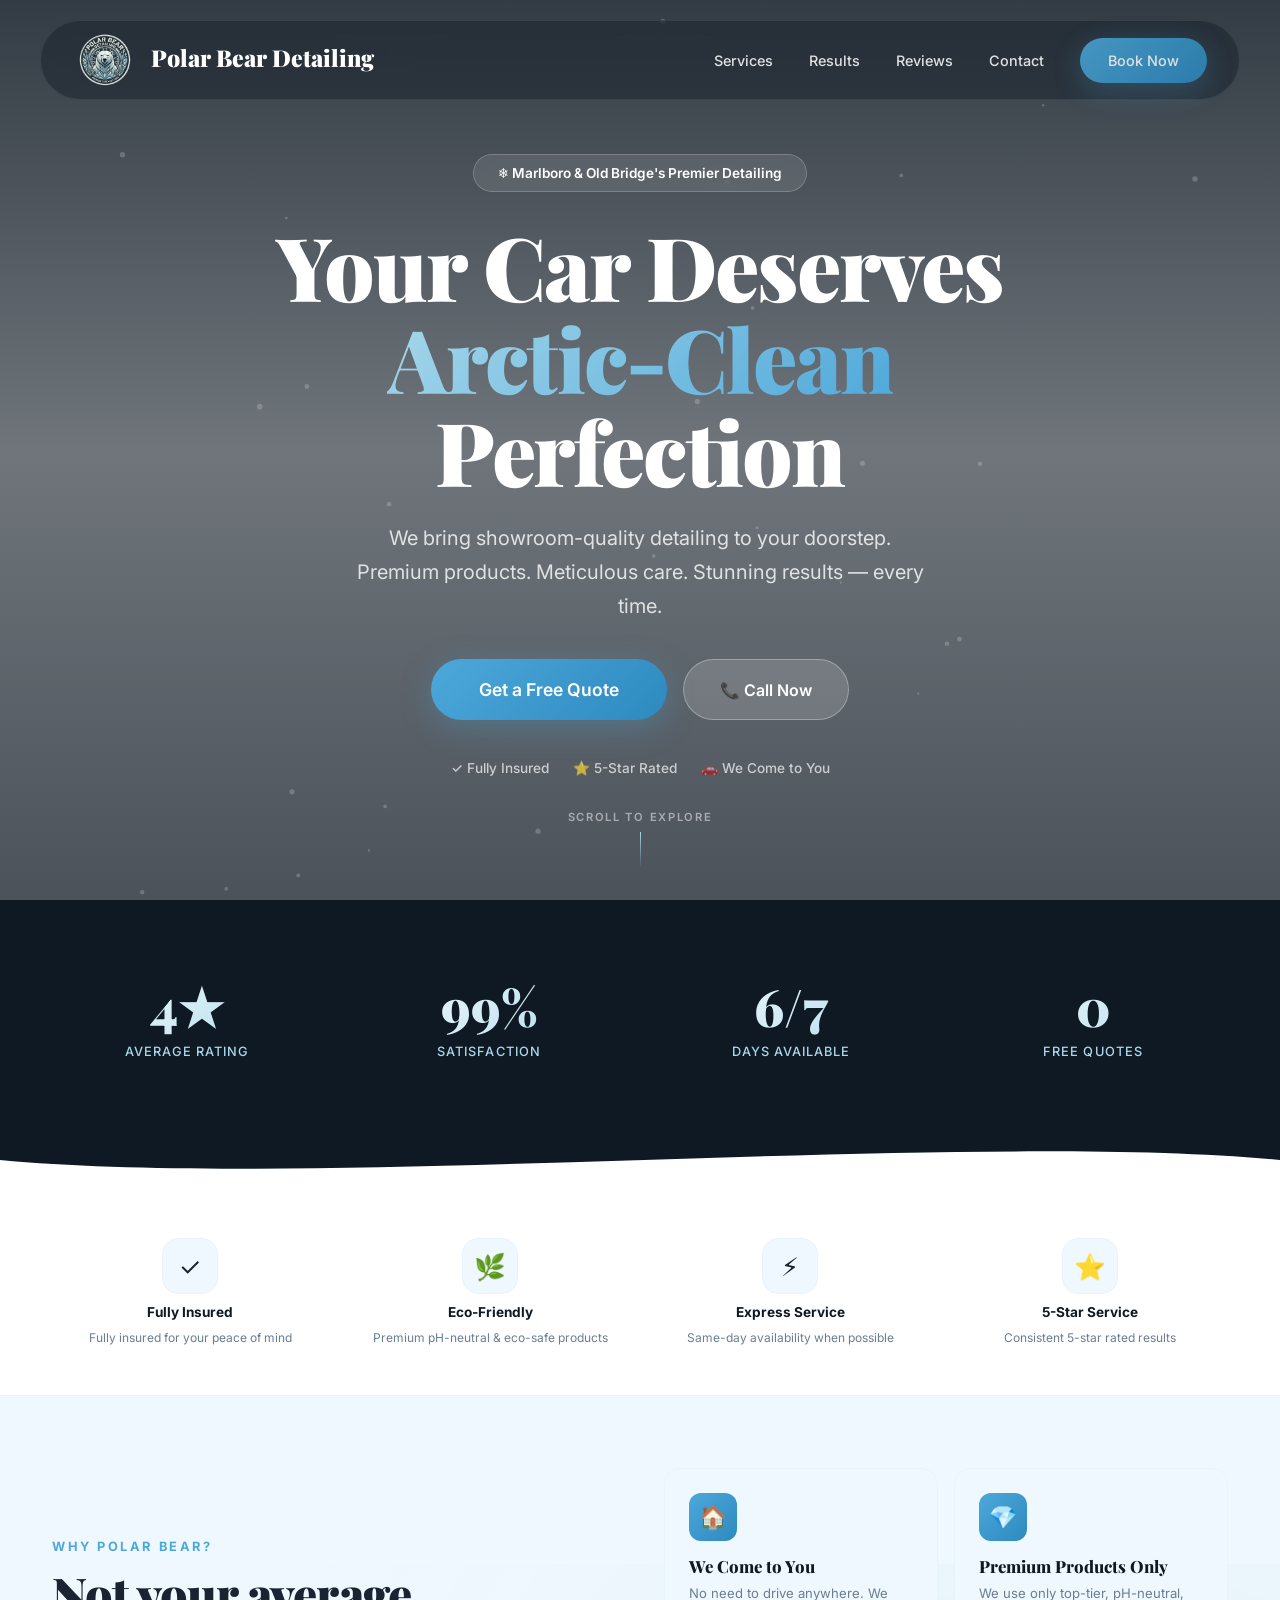
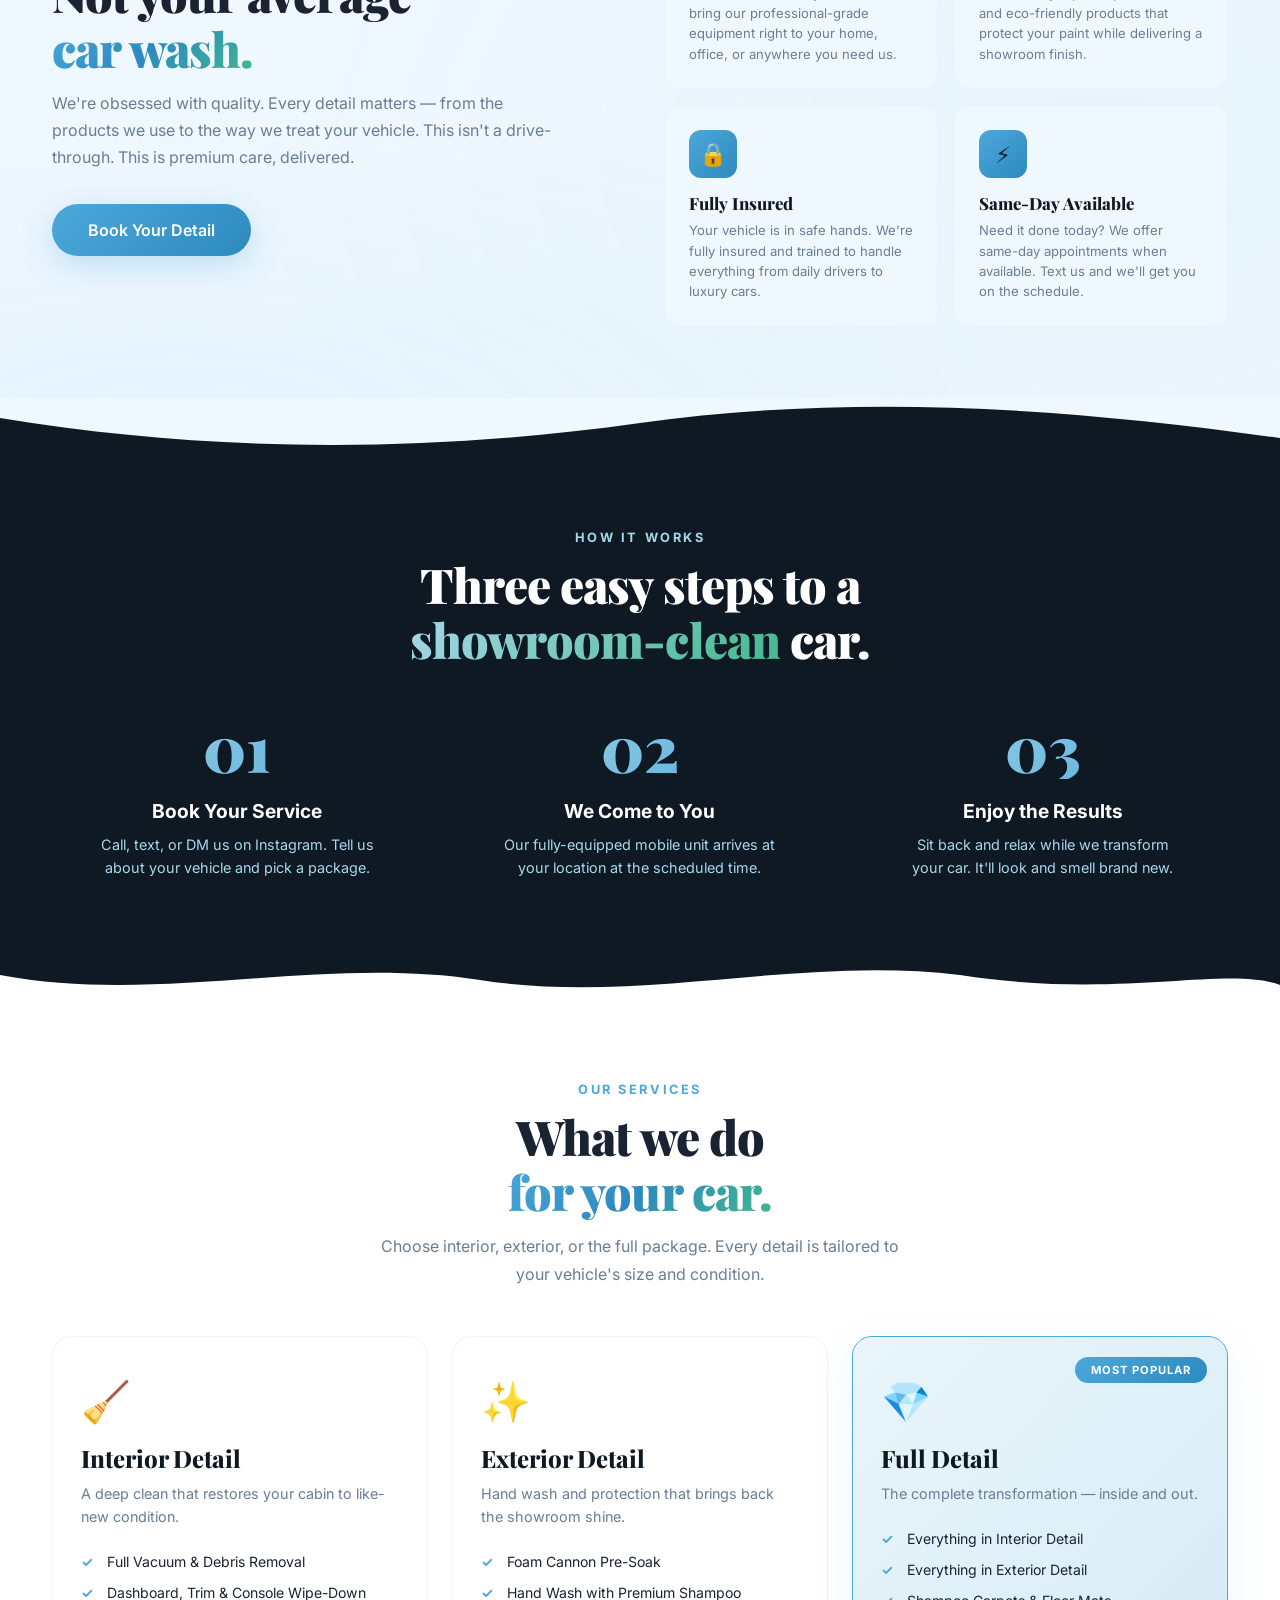
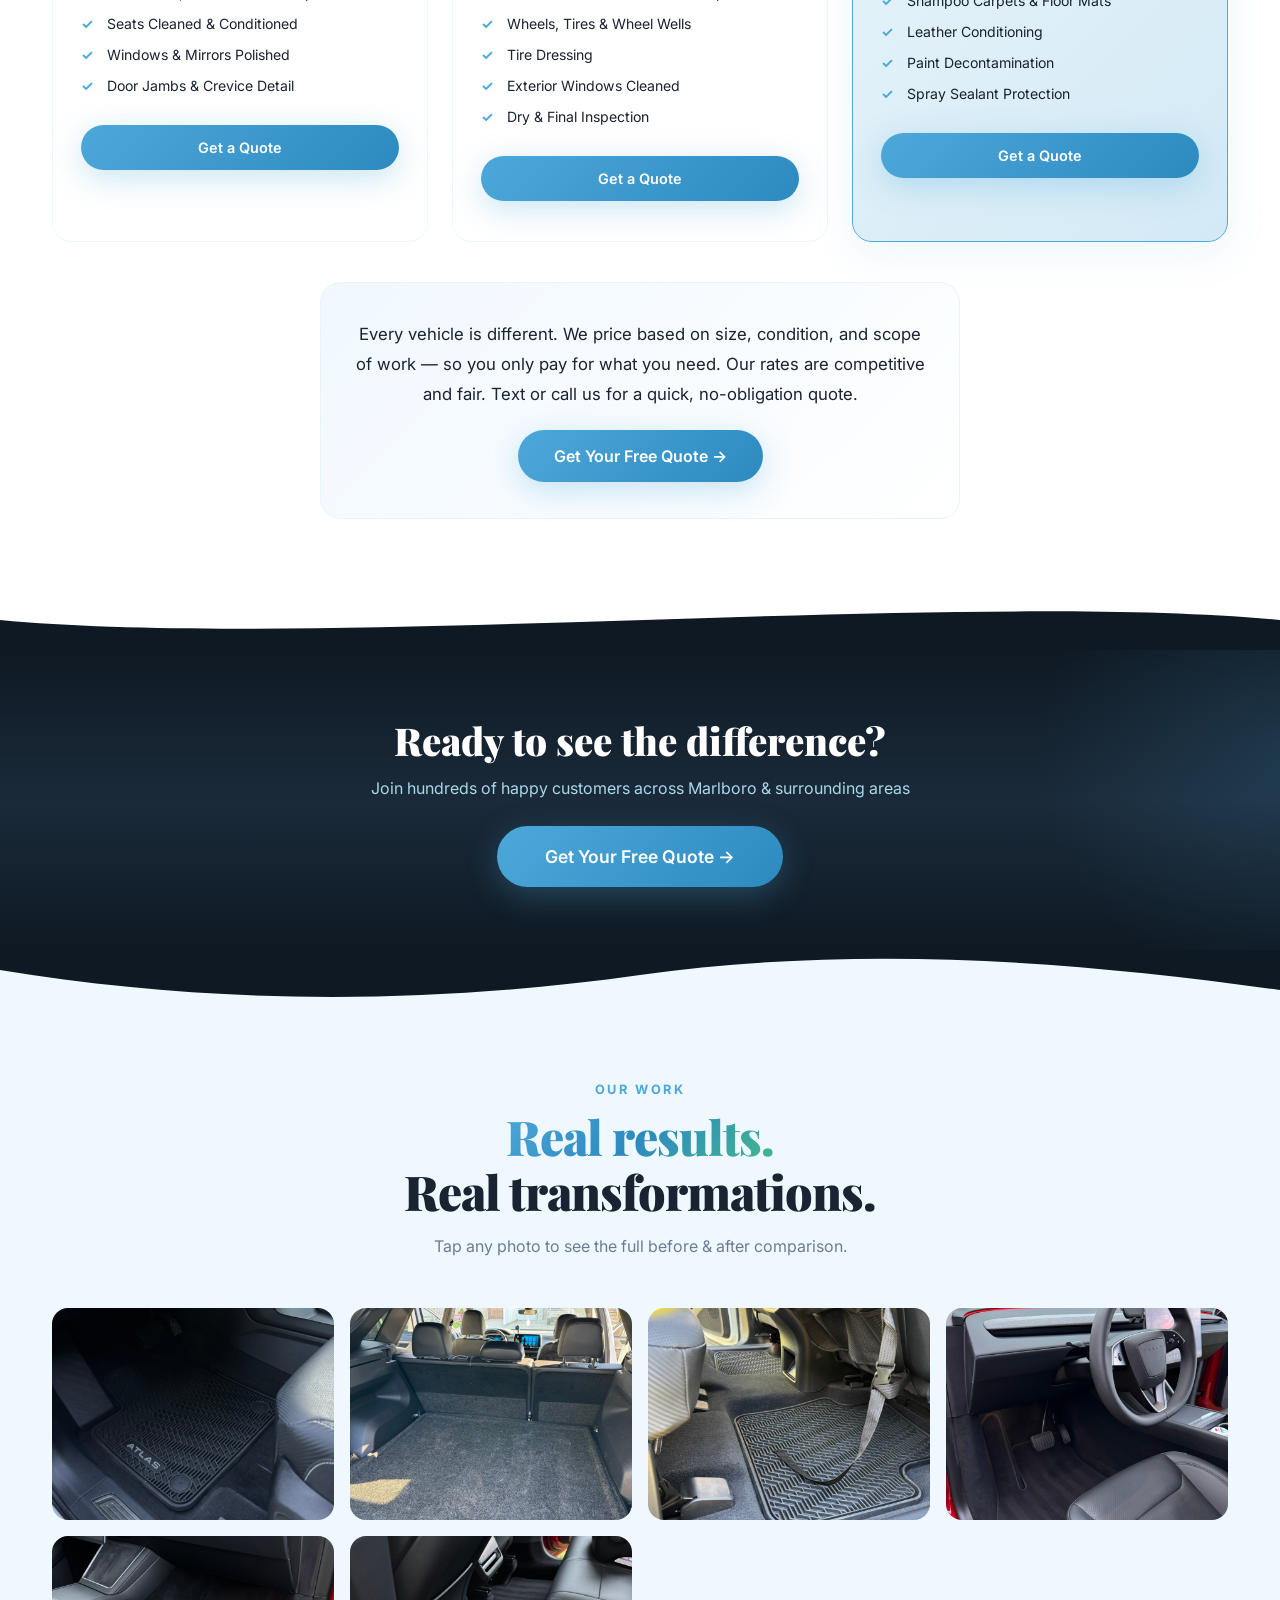
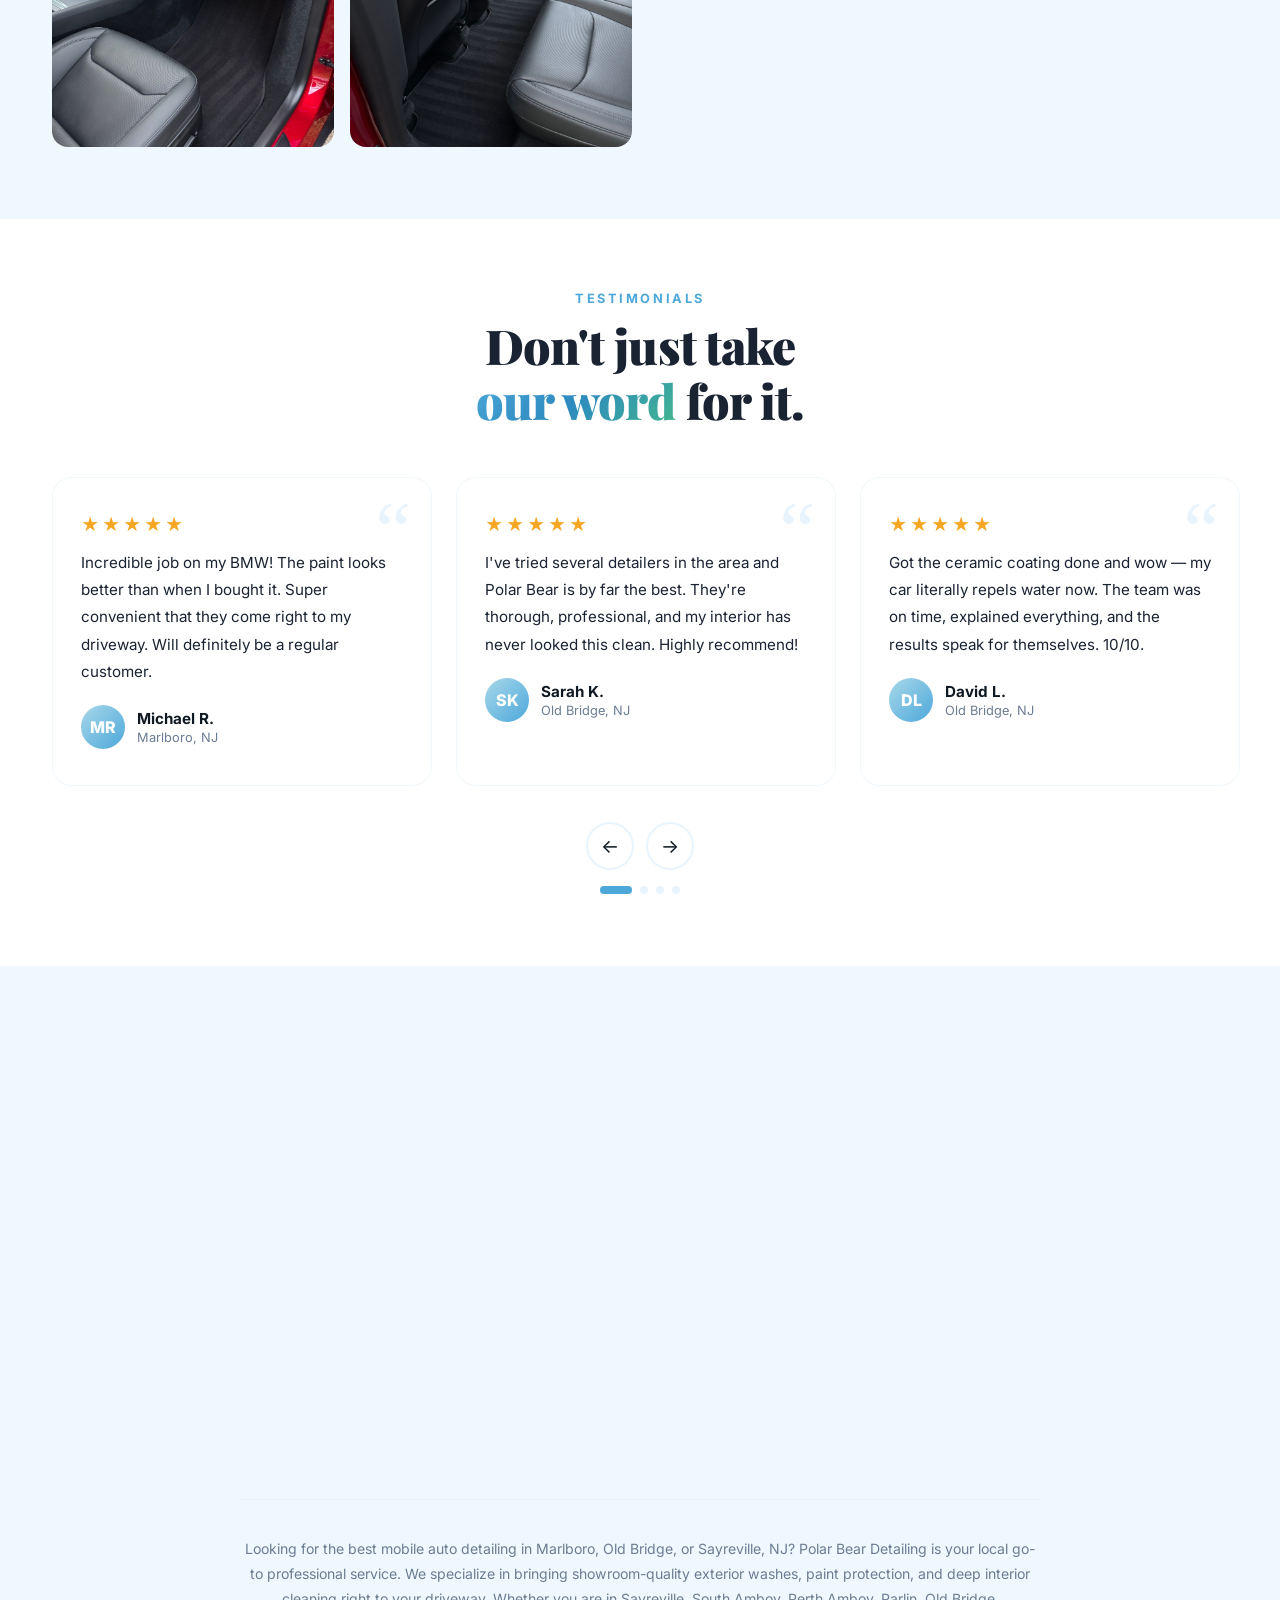
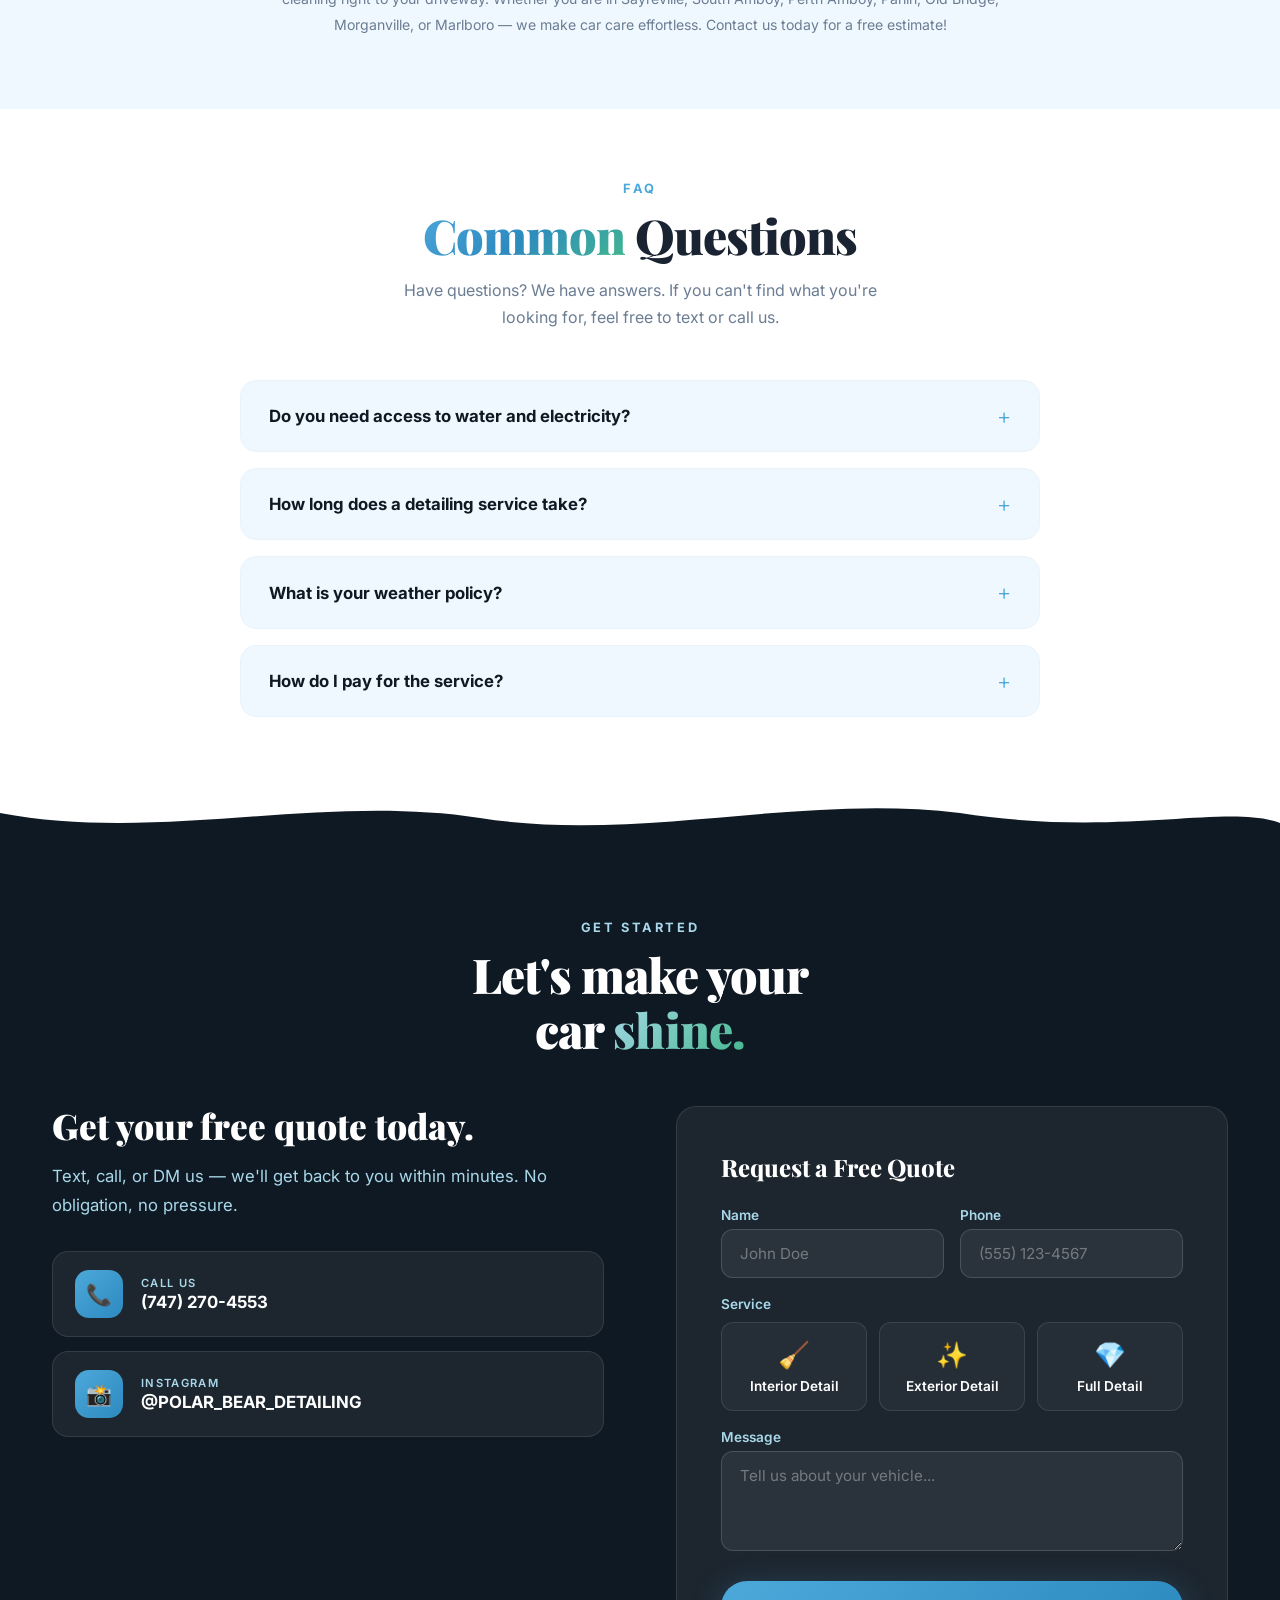
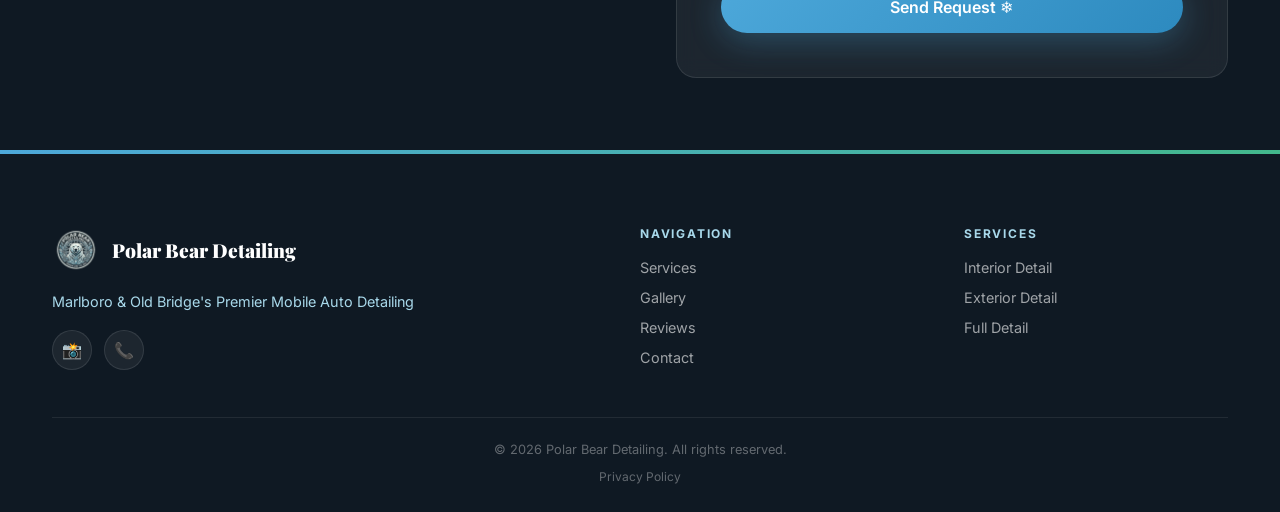
==== commit 1b4163a5: "fix: correct logo path case (logo/ → Logo/) for case-sensitive servers" ====
--- a/index.html
+++ b/index.html
@@ -42,7 +42,7 @@
   <!-- SPLASH SCREEN -->
   <div class="splash-screen" id="splash-screen">
     <div class="splash-content">
-      <img src="logo/polar-bear-logo.png" alt="Polar Bear Detailing" class="splash-logo-img">
+      <img src="Logo/polar-bear-logo.png" alt="Polar Bear Detailing" class="splash-logo-img">
       <div class="splash-name">Polar Bear Detailing</div>
       <div class="splash-bar"><div class="splash-bar-fill"></div></div>
     </div>
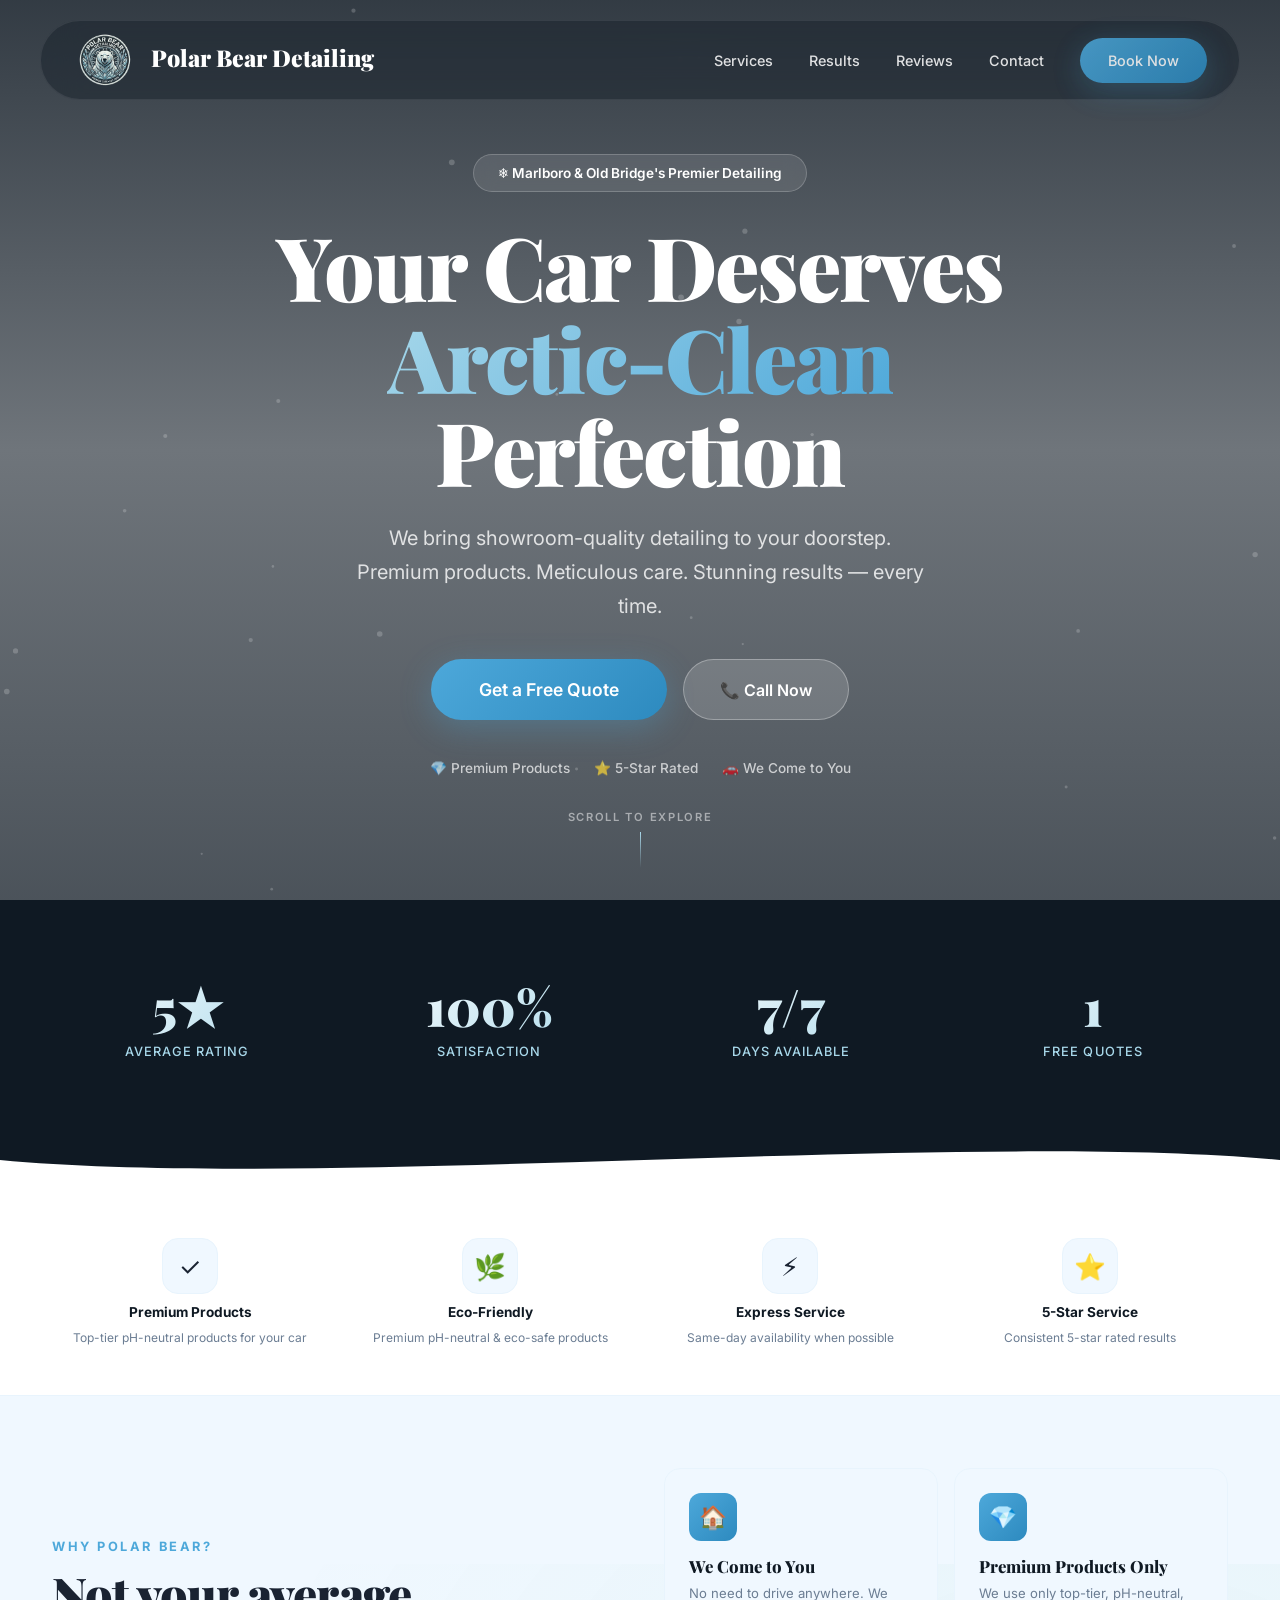
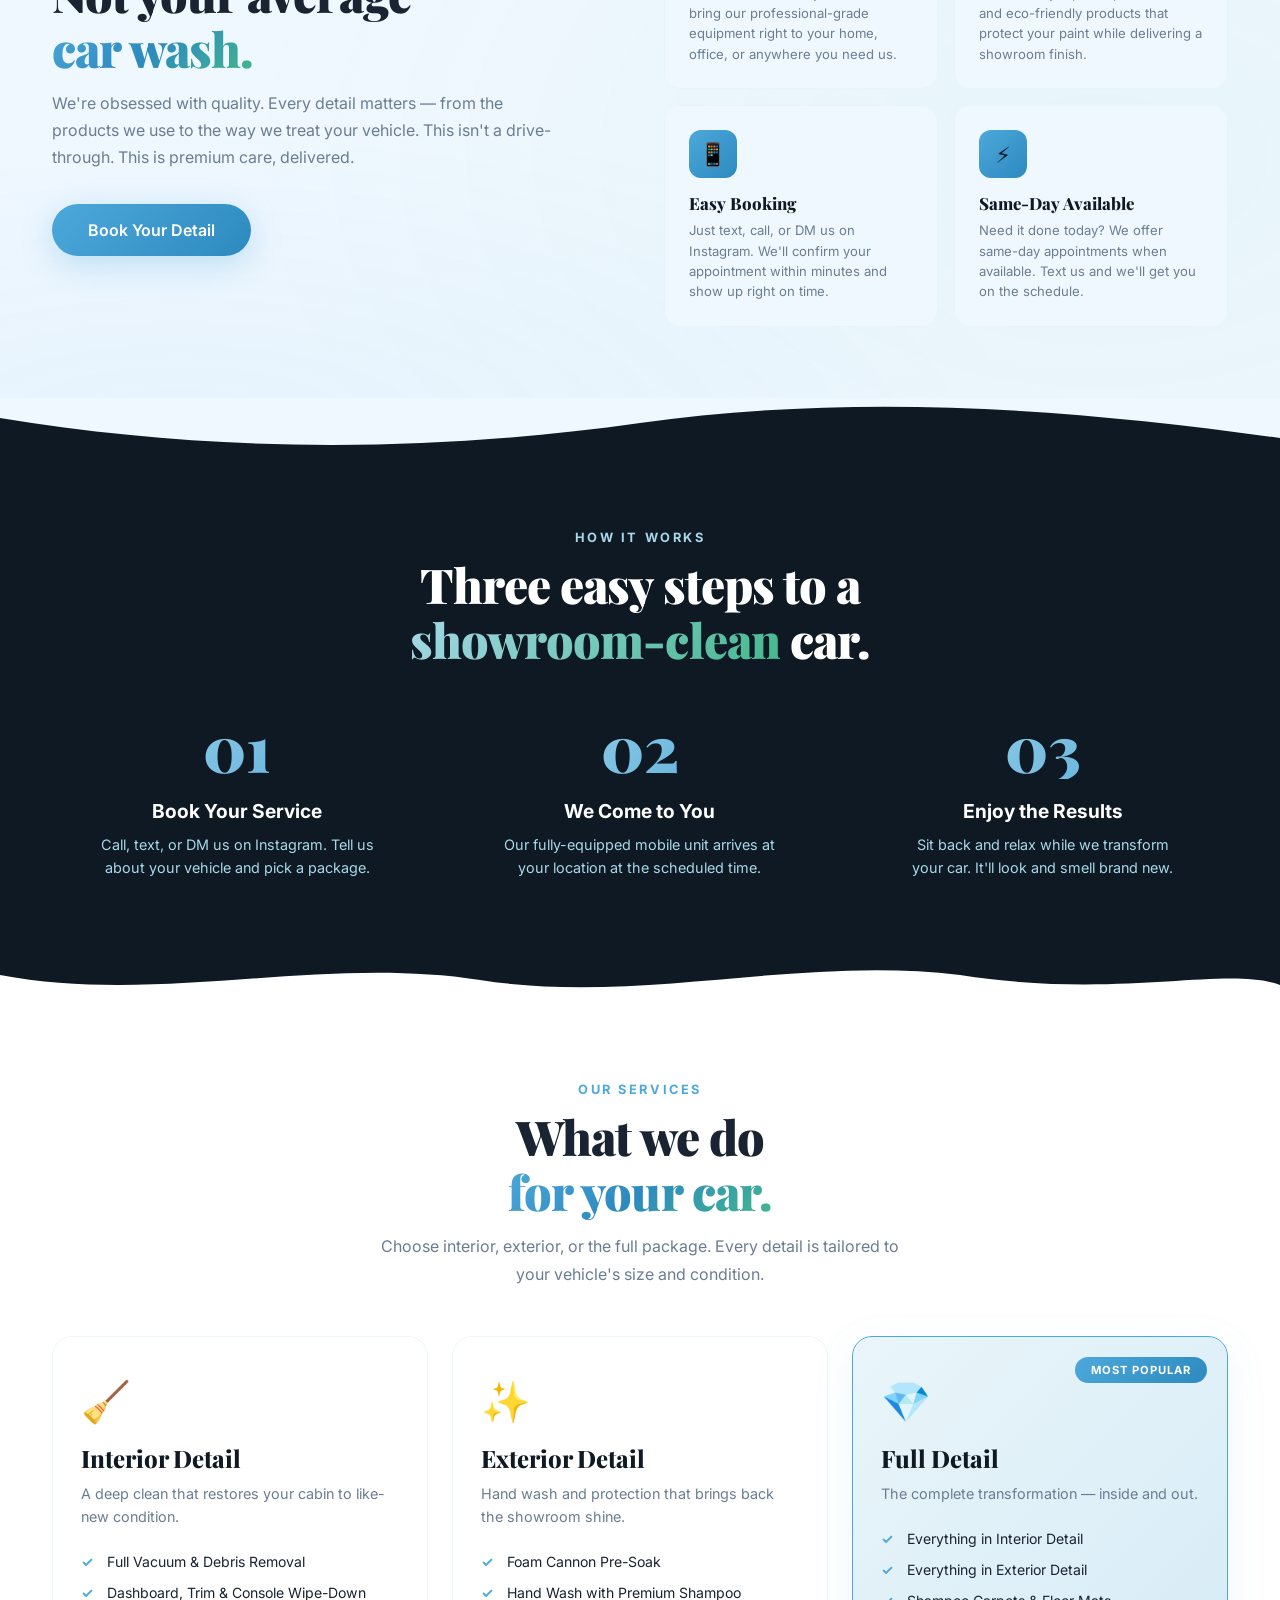
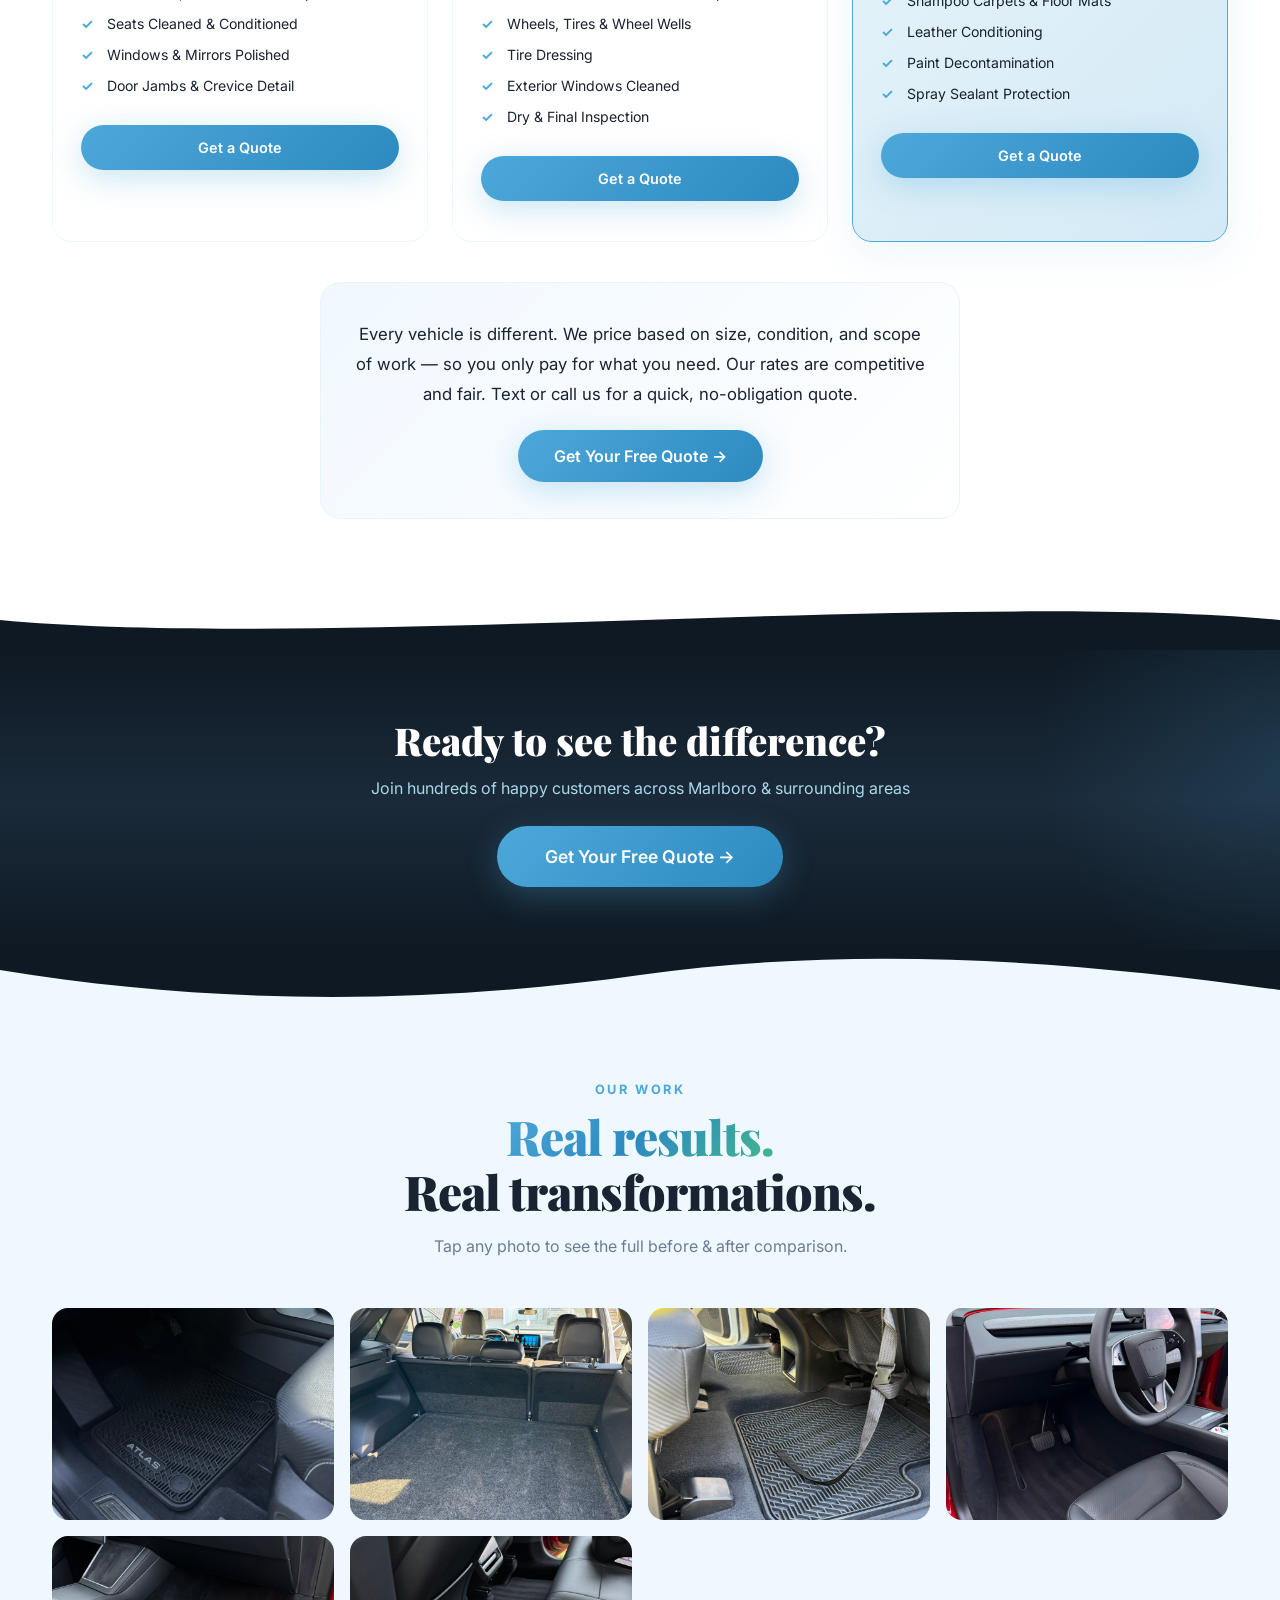
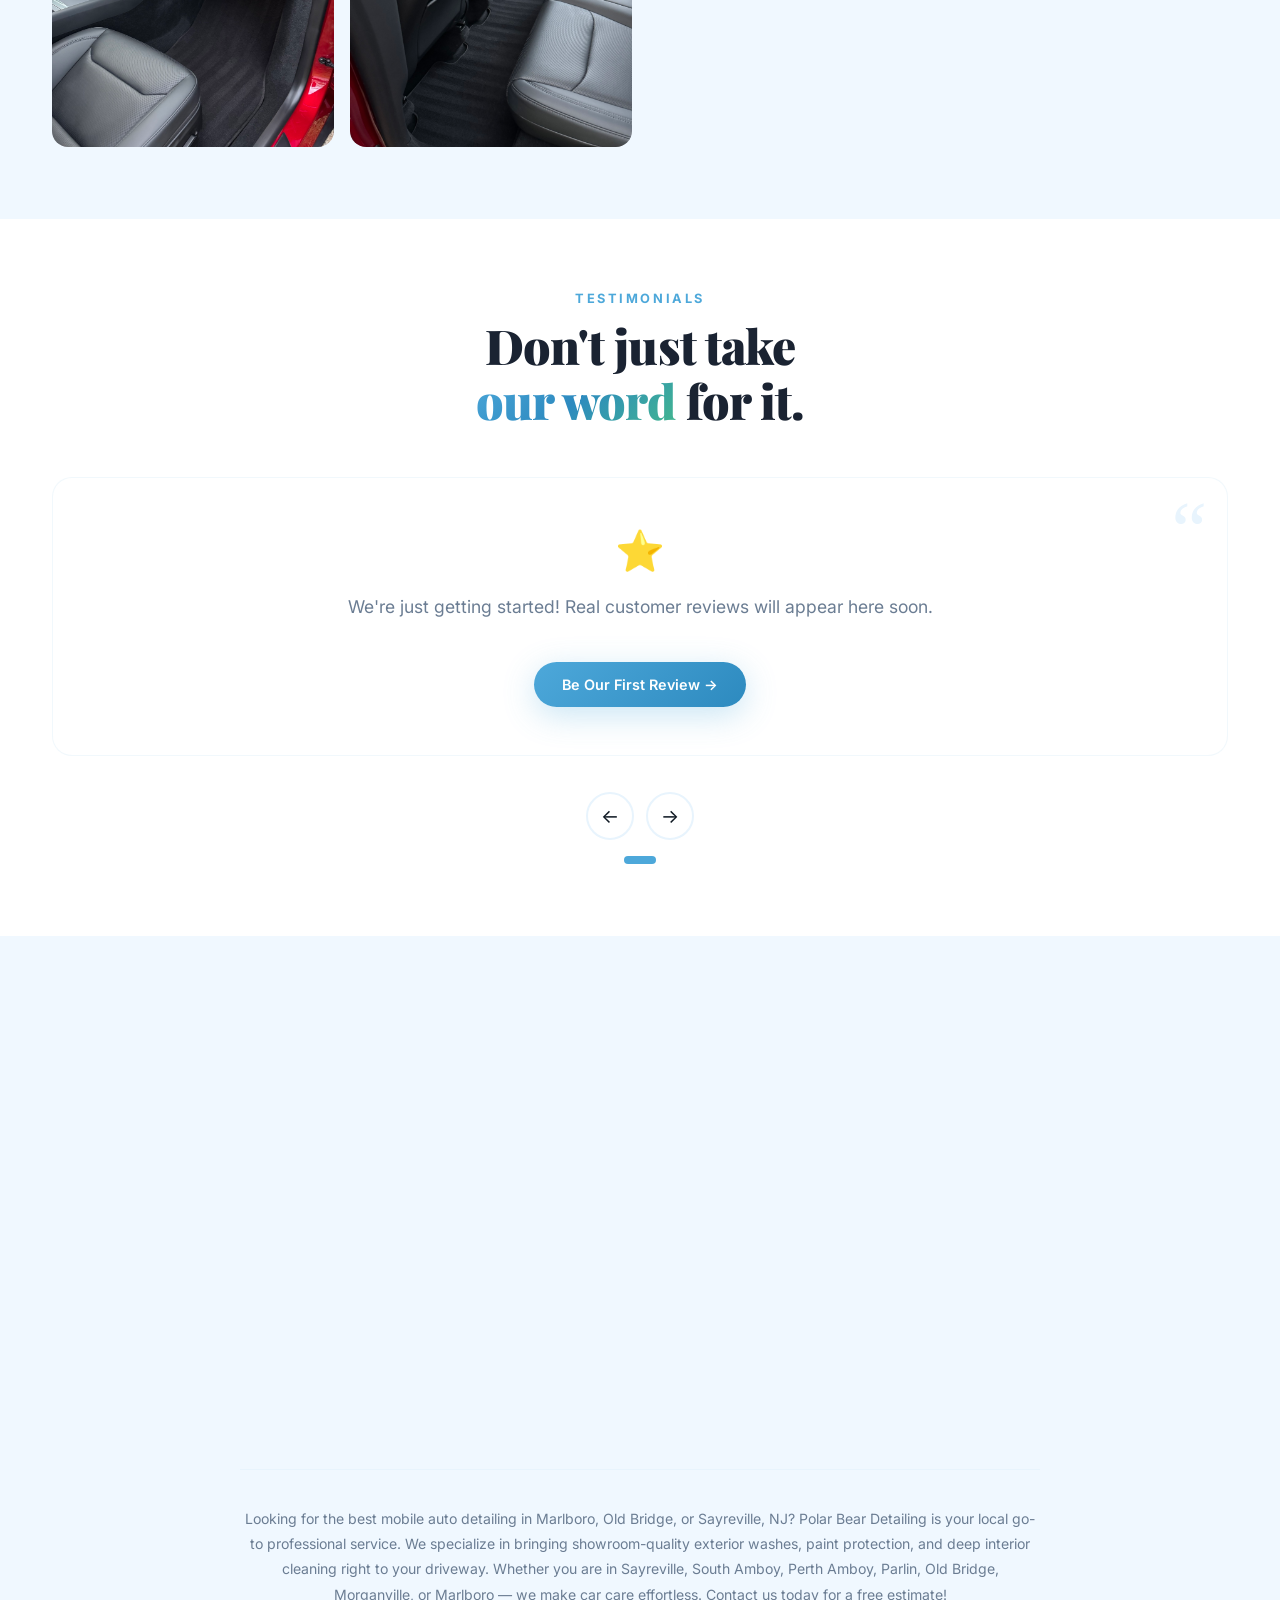
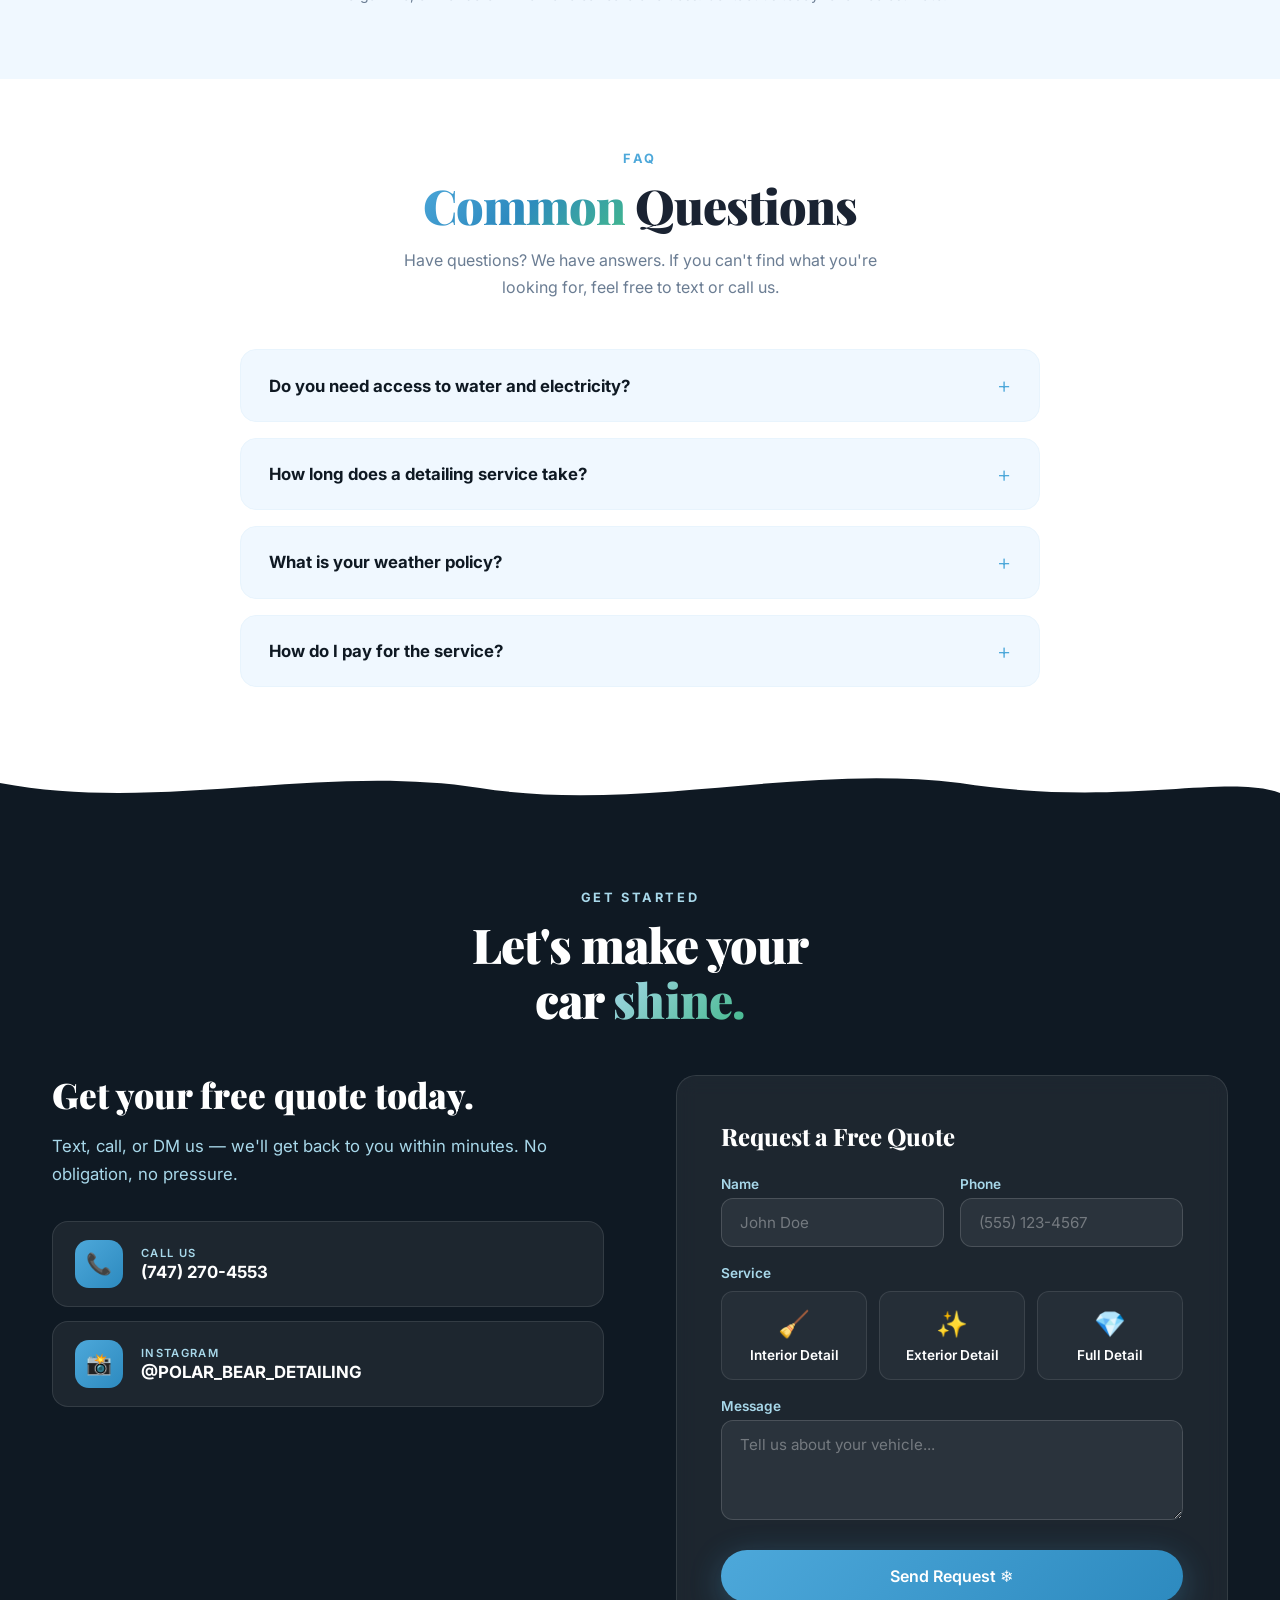
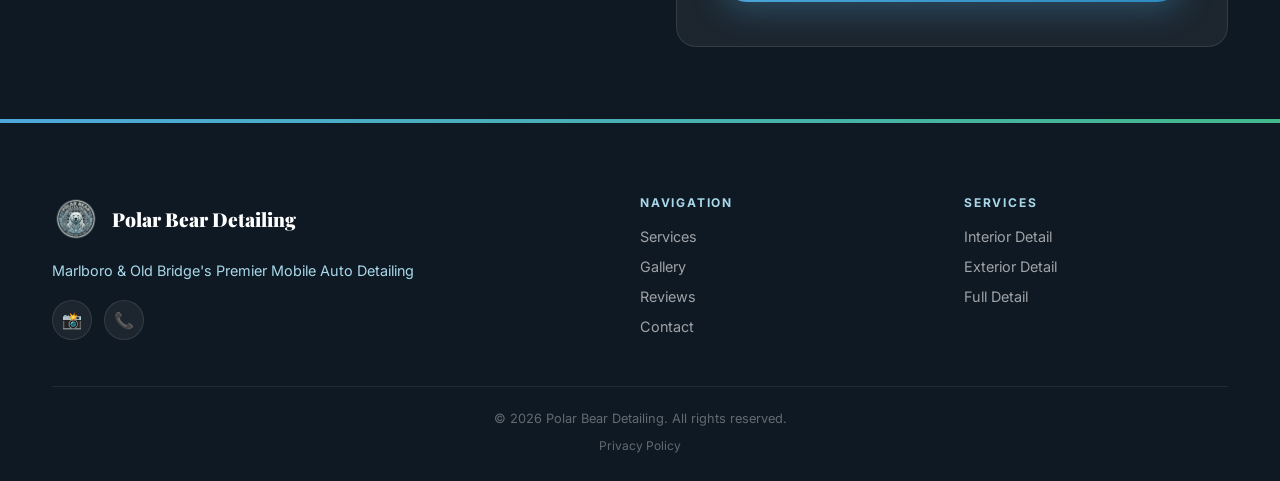
==== commit ef2ba695: "fix: remove Fully Insured claims, replace fake reviews with placeholder" ====
--- a/index.html
+++ b/index.html
@@ -87,7 +87,7 @@
         <a href="#contact" class="btn btn-glass" id="hero-call">📞 Call Now</a>
       </div>
       <div class="hero-trust">
-        <div class="hero-trust-item">✓ Fully Insured</div>
+        <div class="hero-trust-item">💎 Premium Products</div>
         <div class="hero-trust-item">⭐ 5-Star Rated</div>
         <div class="hero-trust-item">🚗 We Come to You</div>
       </div>
--- a/styles.css
+++ b/styles.css
@@ -661,3 +661,13 @@
   100% { transform: scale(1); }
 }
 
+/* ── 10. Reduced Motion ────────────────────────── */
+@media (prefers-reduced-motion: reduce) {
+  *, *::before, *::after {
+    animation-duration: 0.01ms !important;
+    animation-iteration-count: 1 !important;
+    transition-duration: 0.01ms !important;
+  }
+  .splash-screen { display: none; }
+}
+
